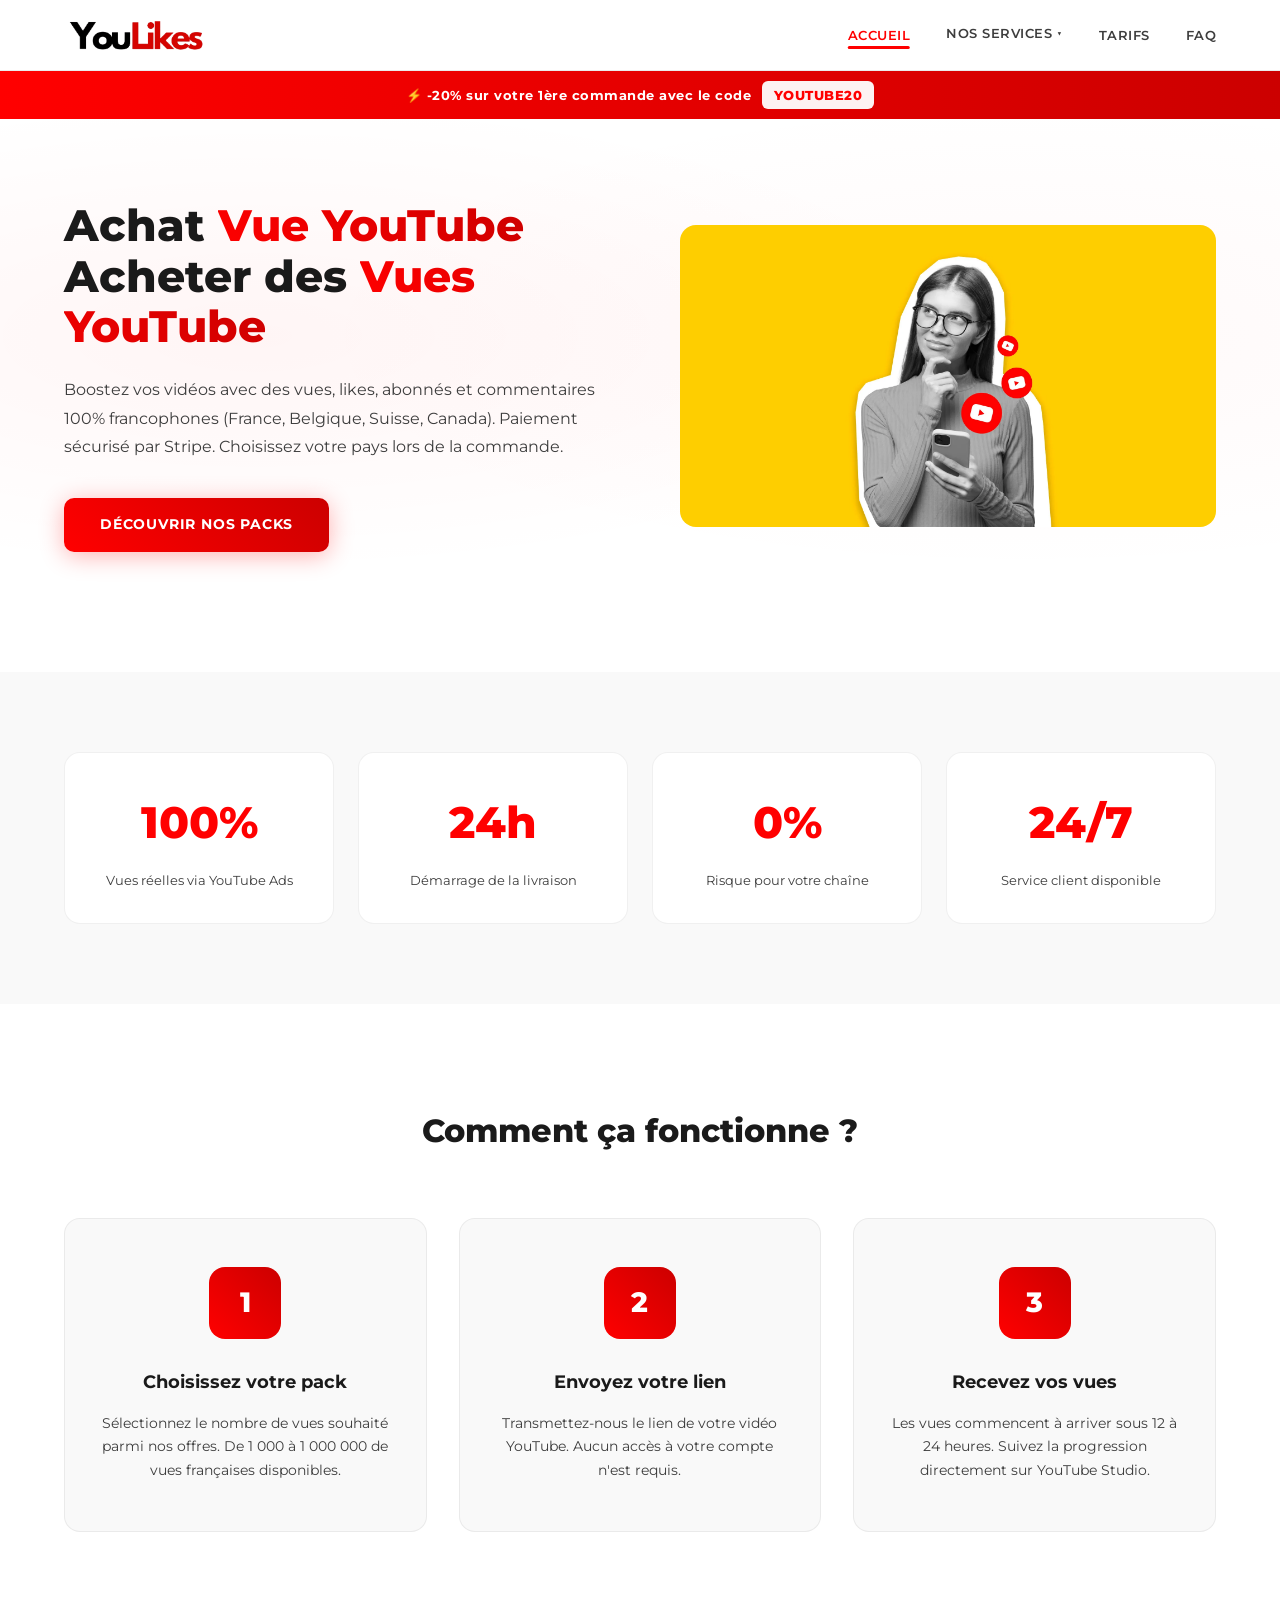
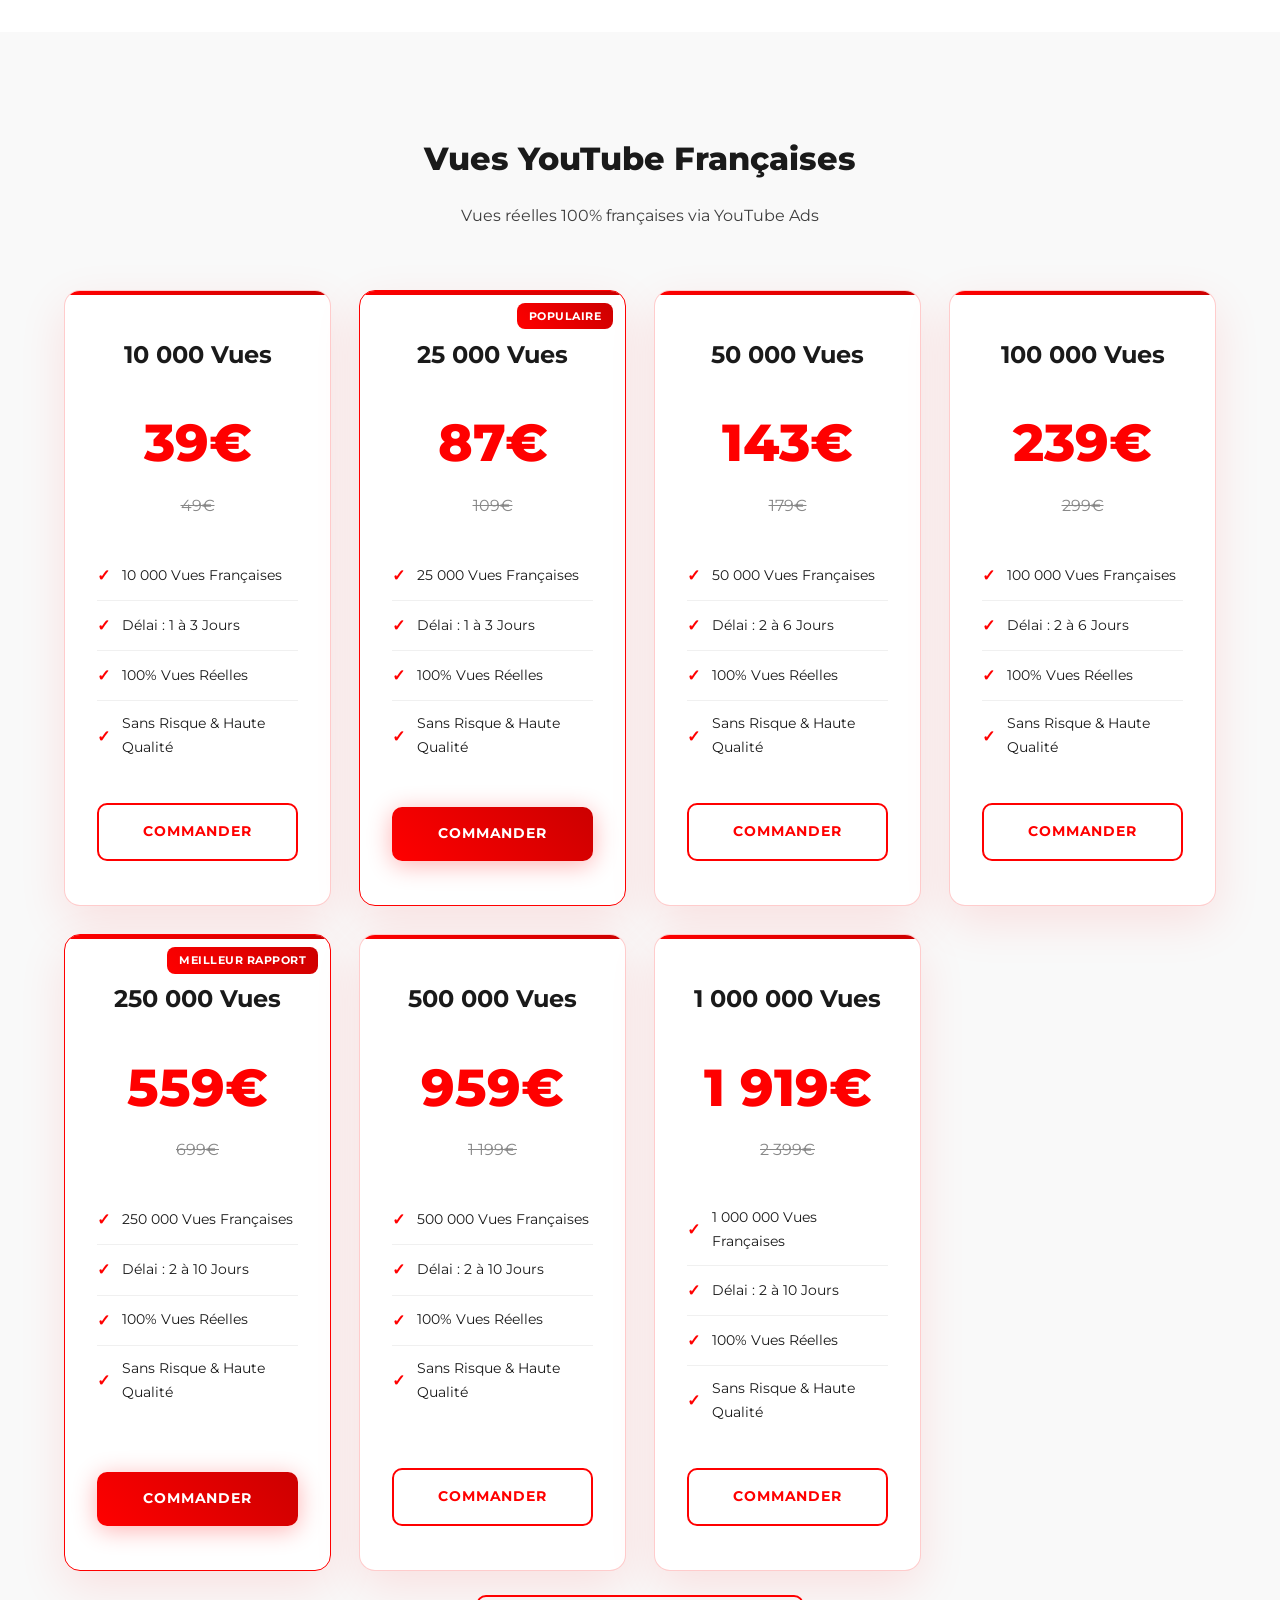
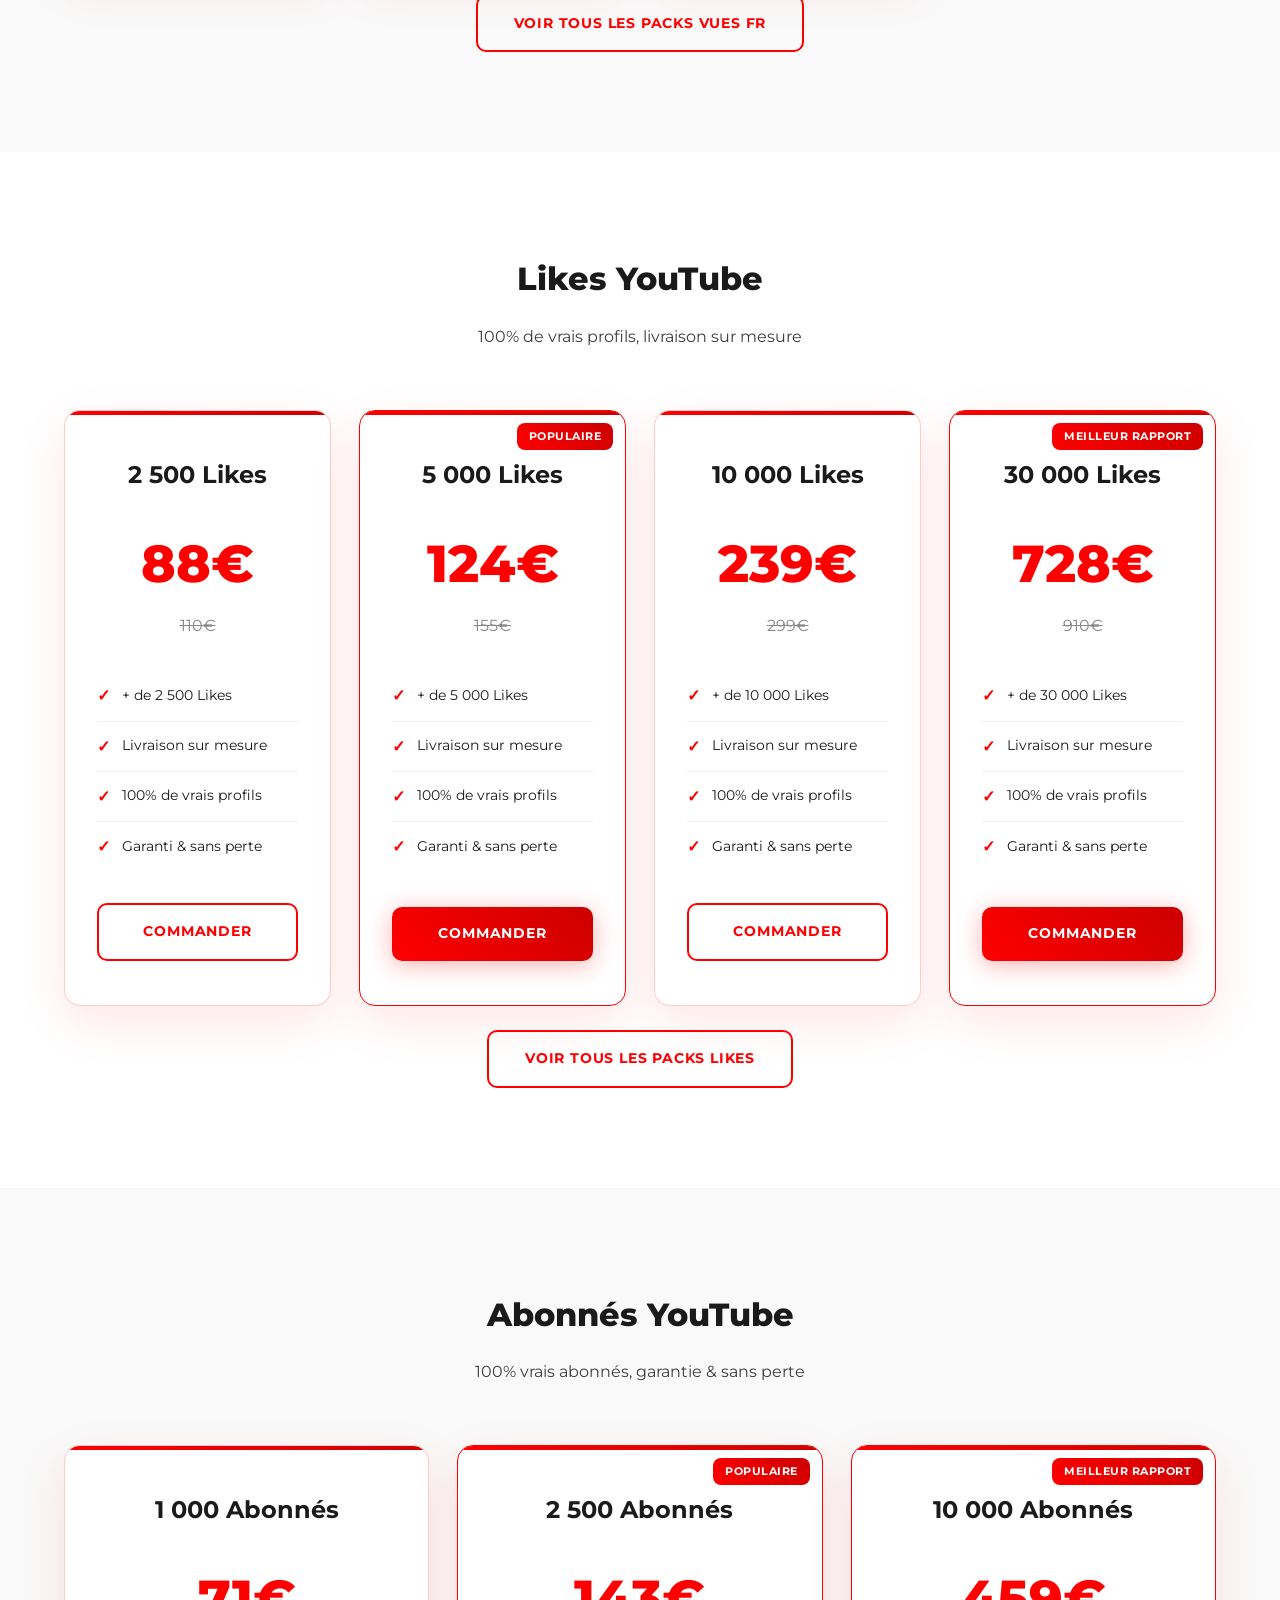
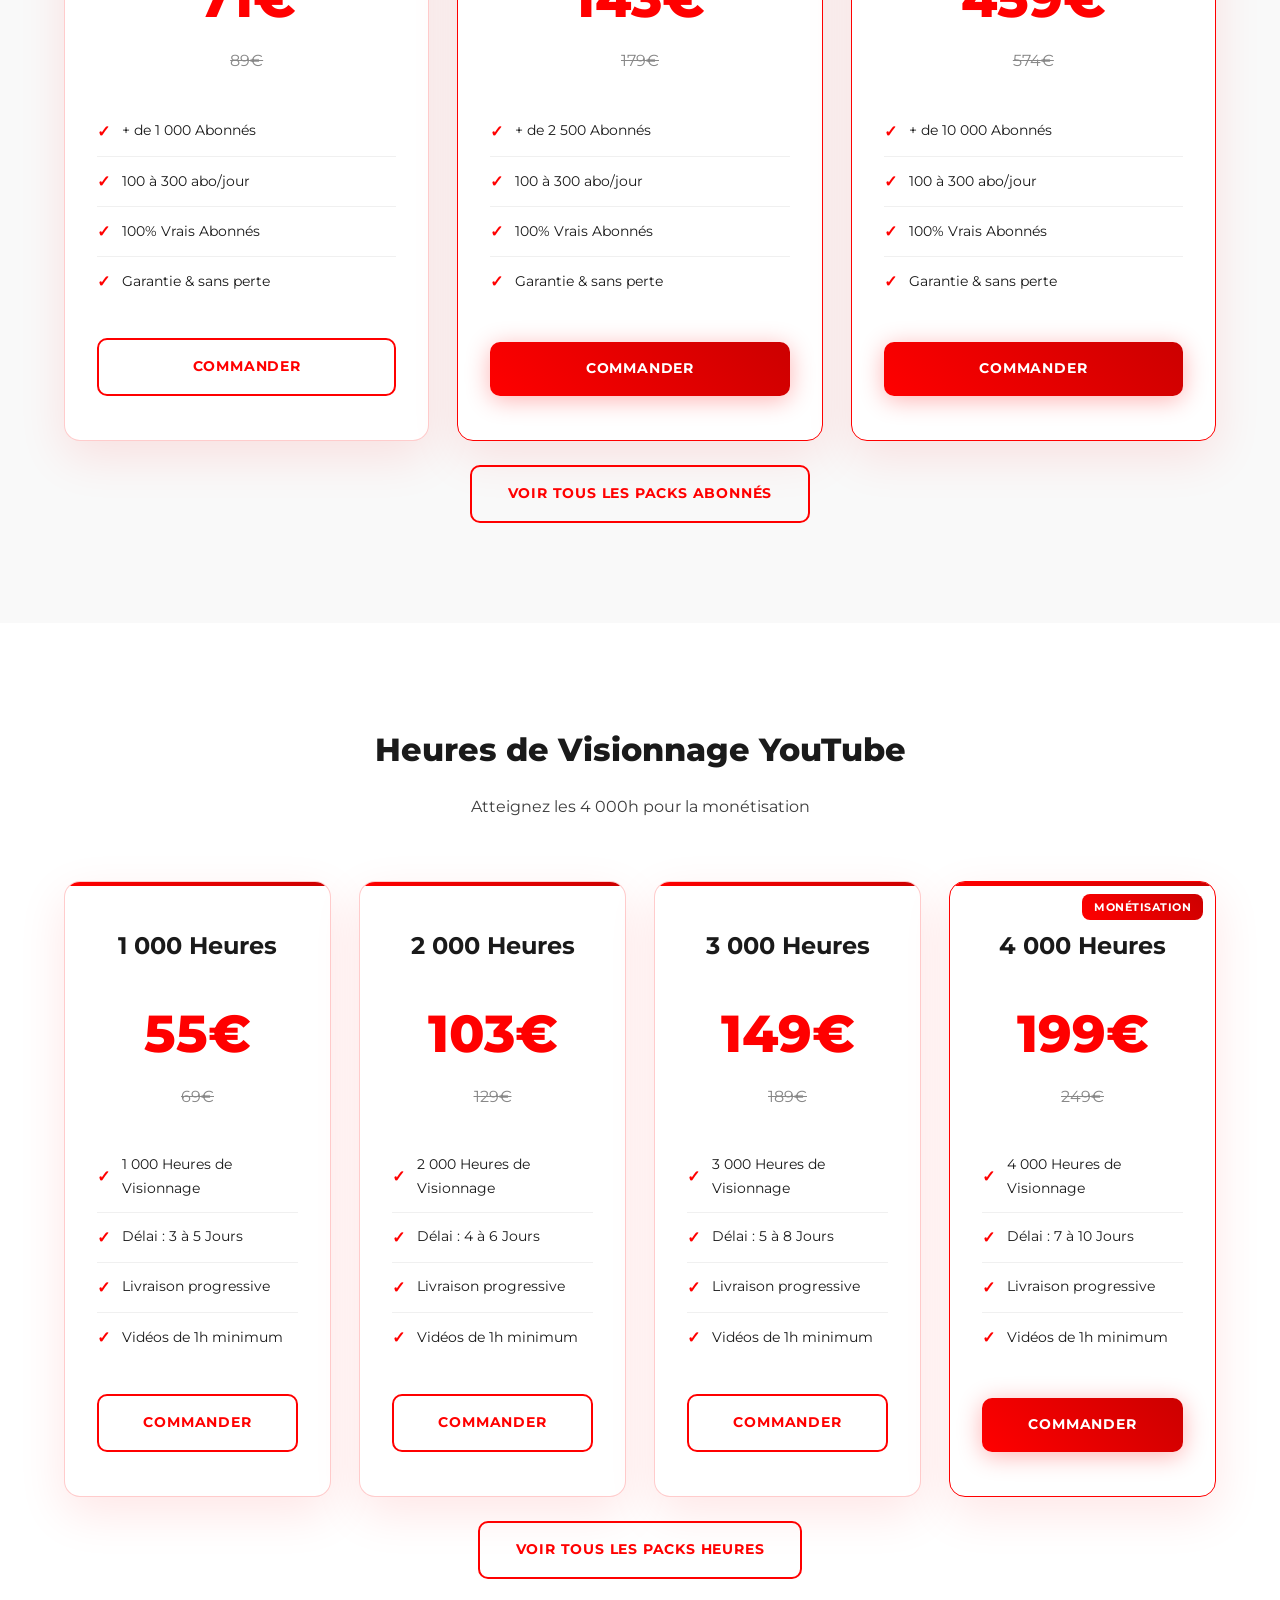
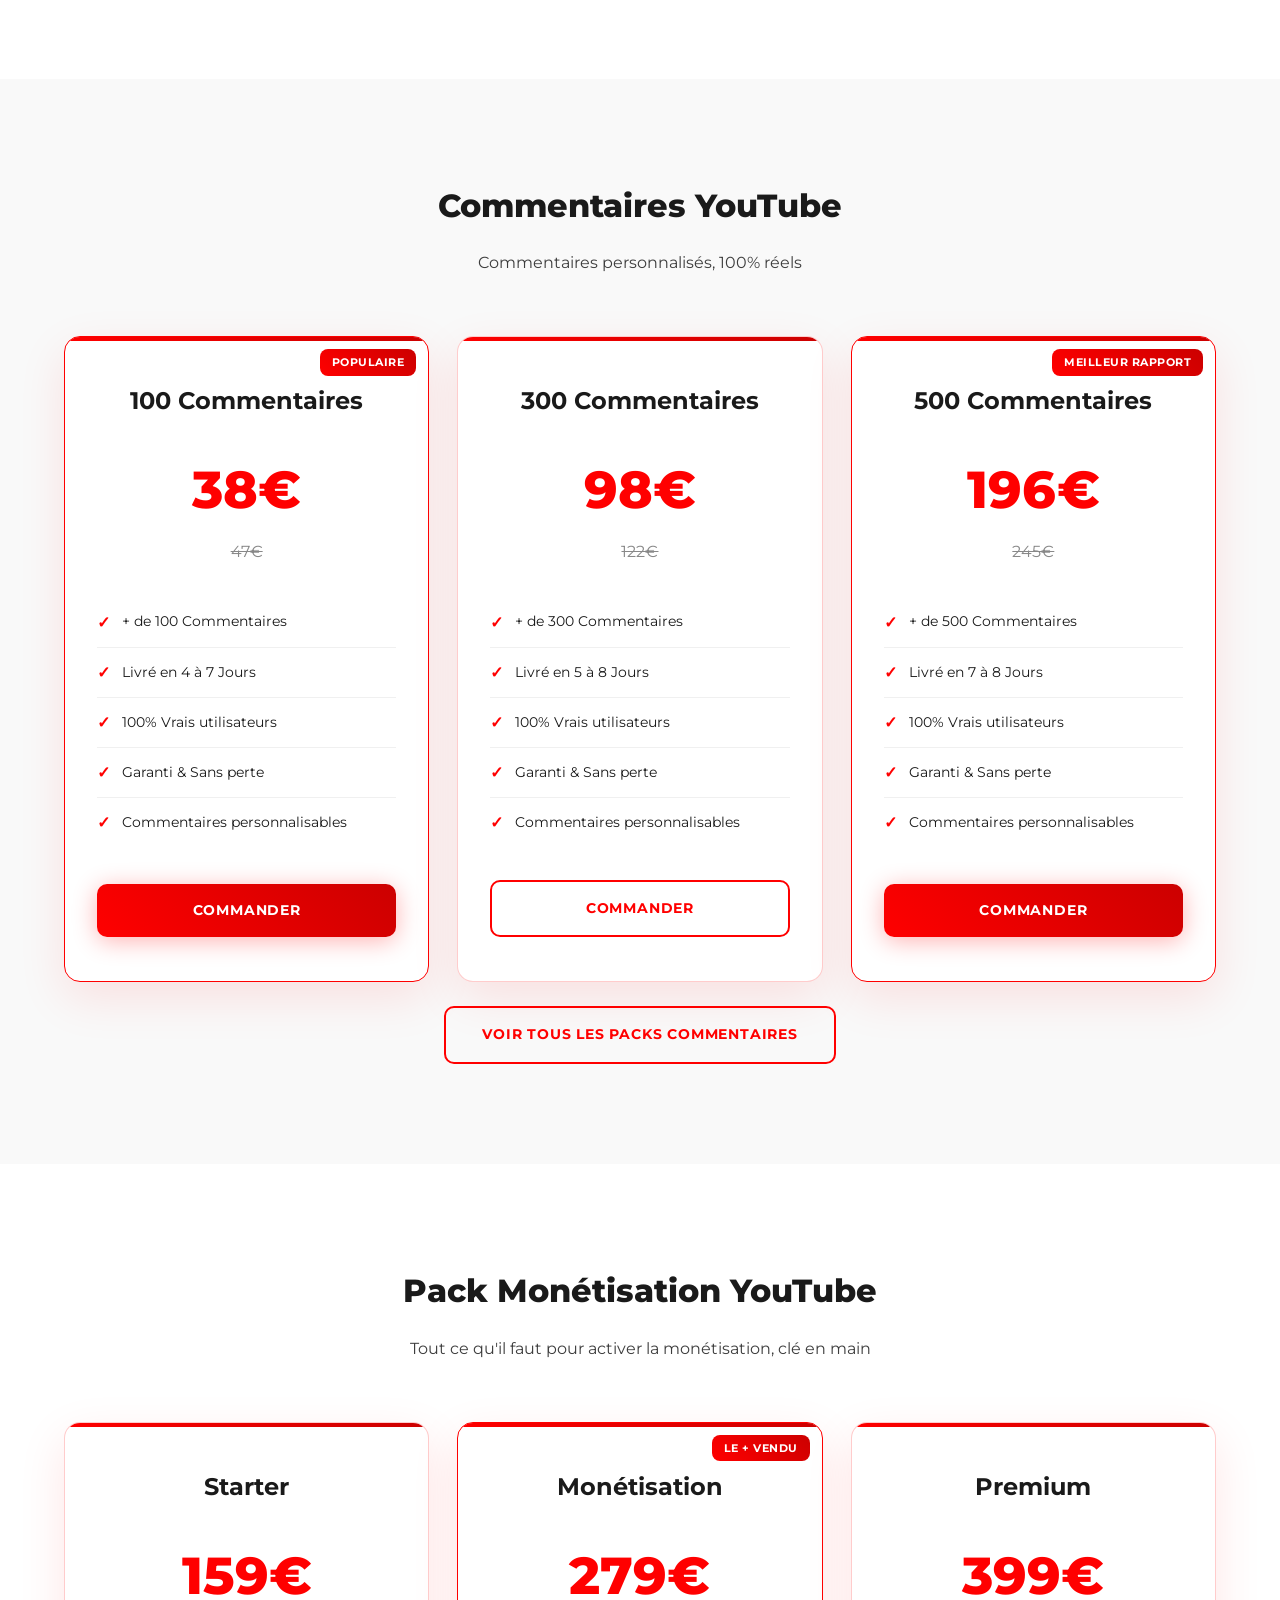
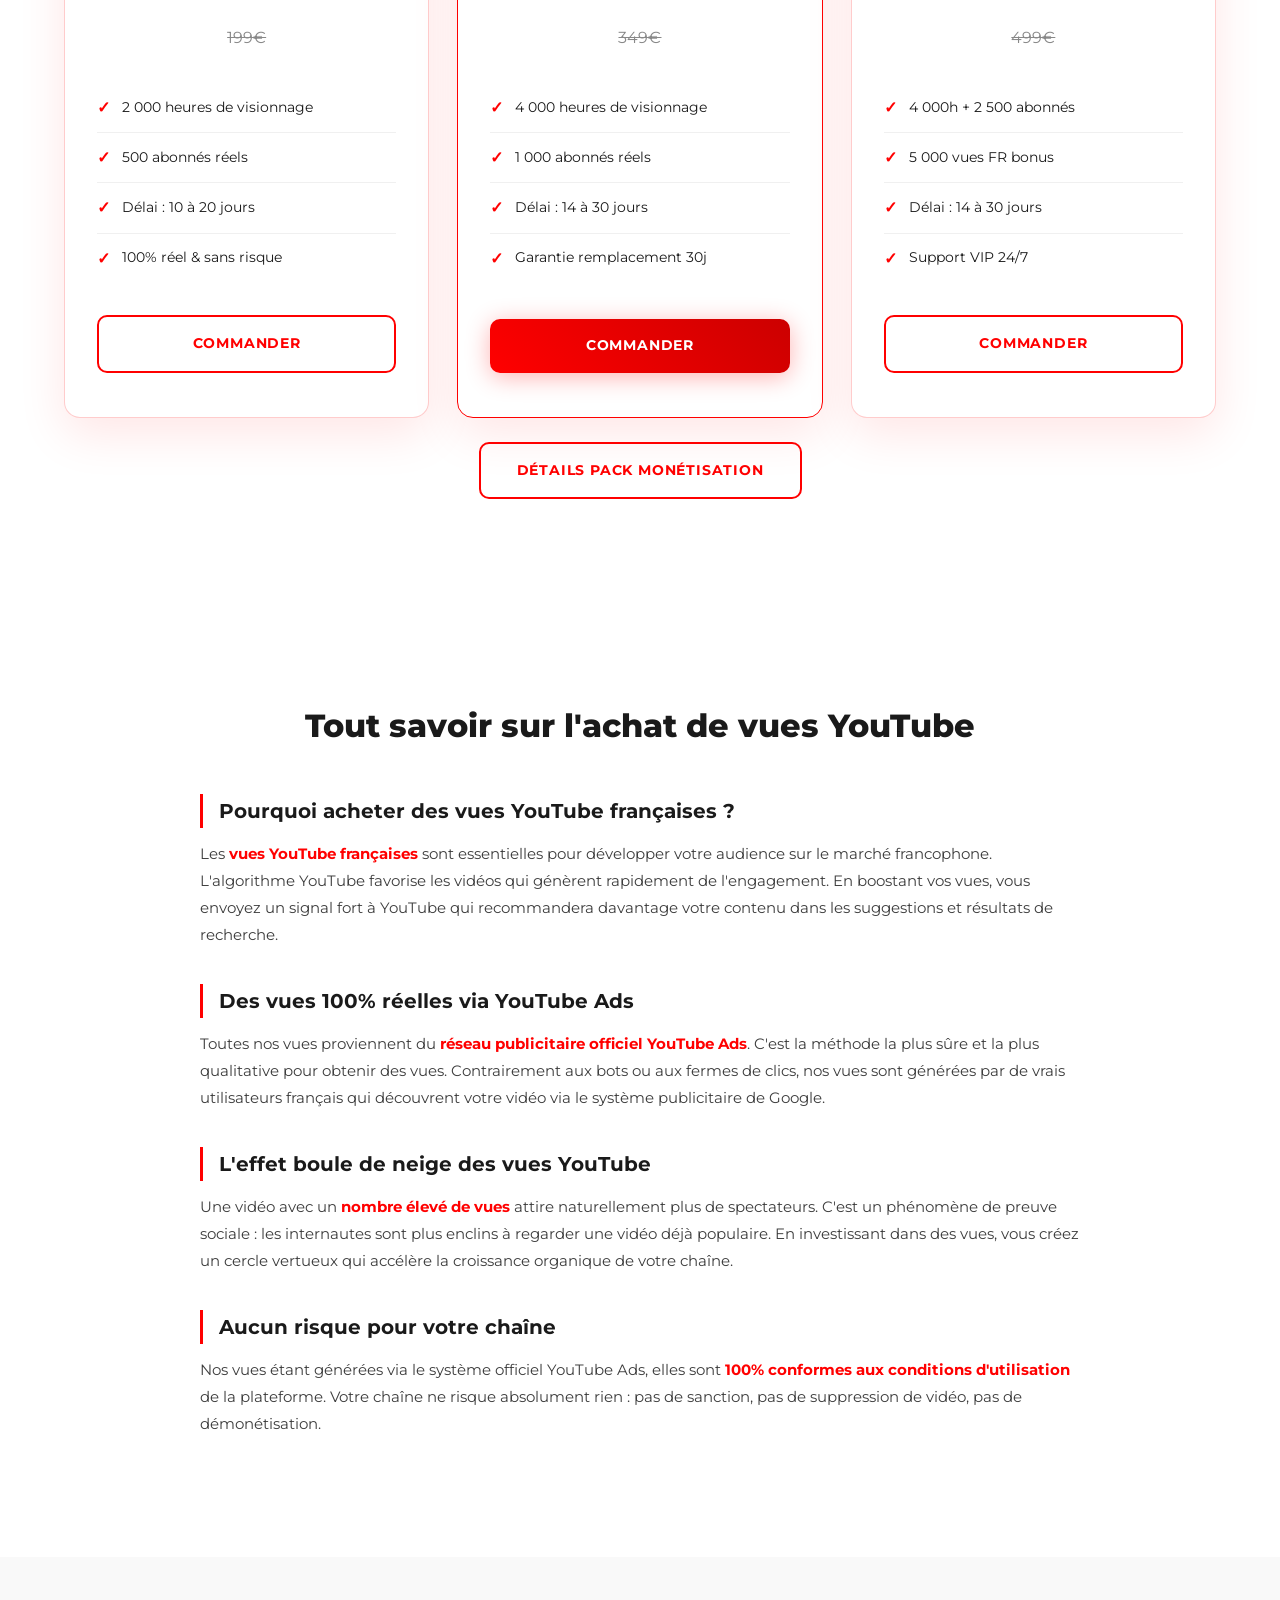
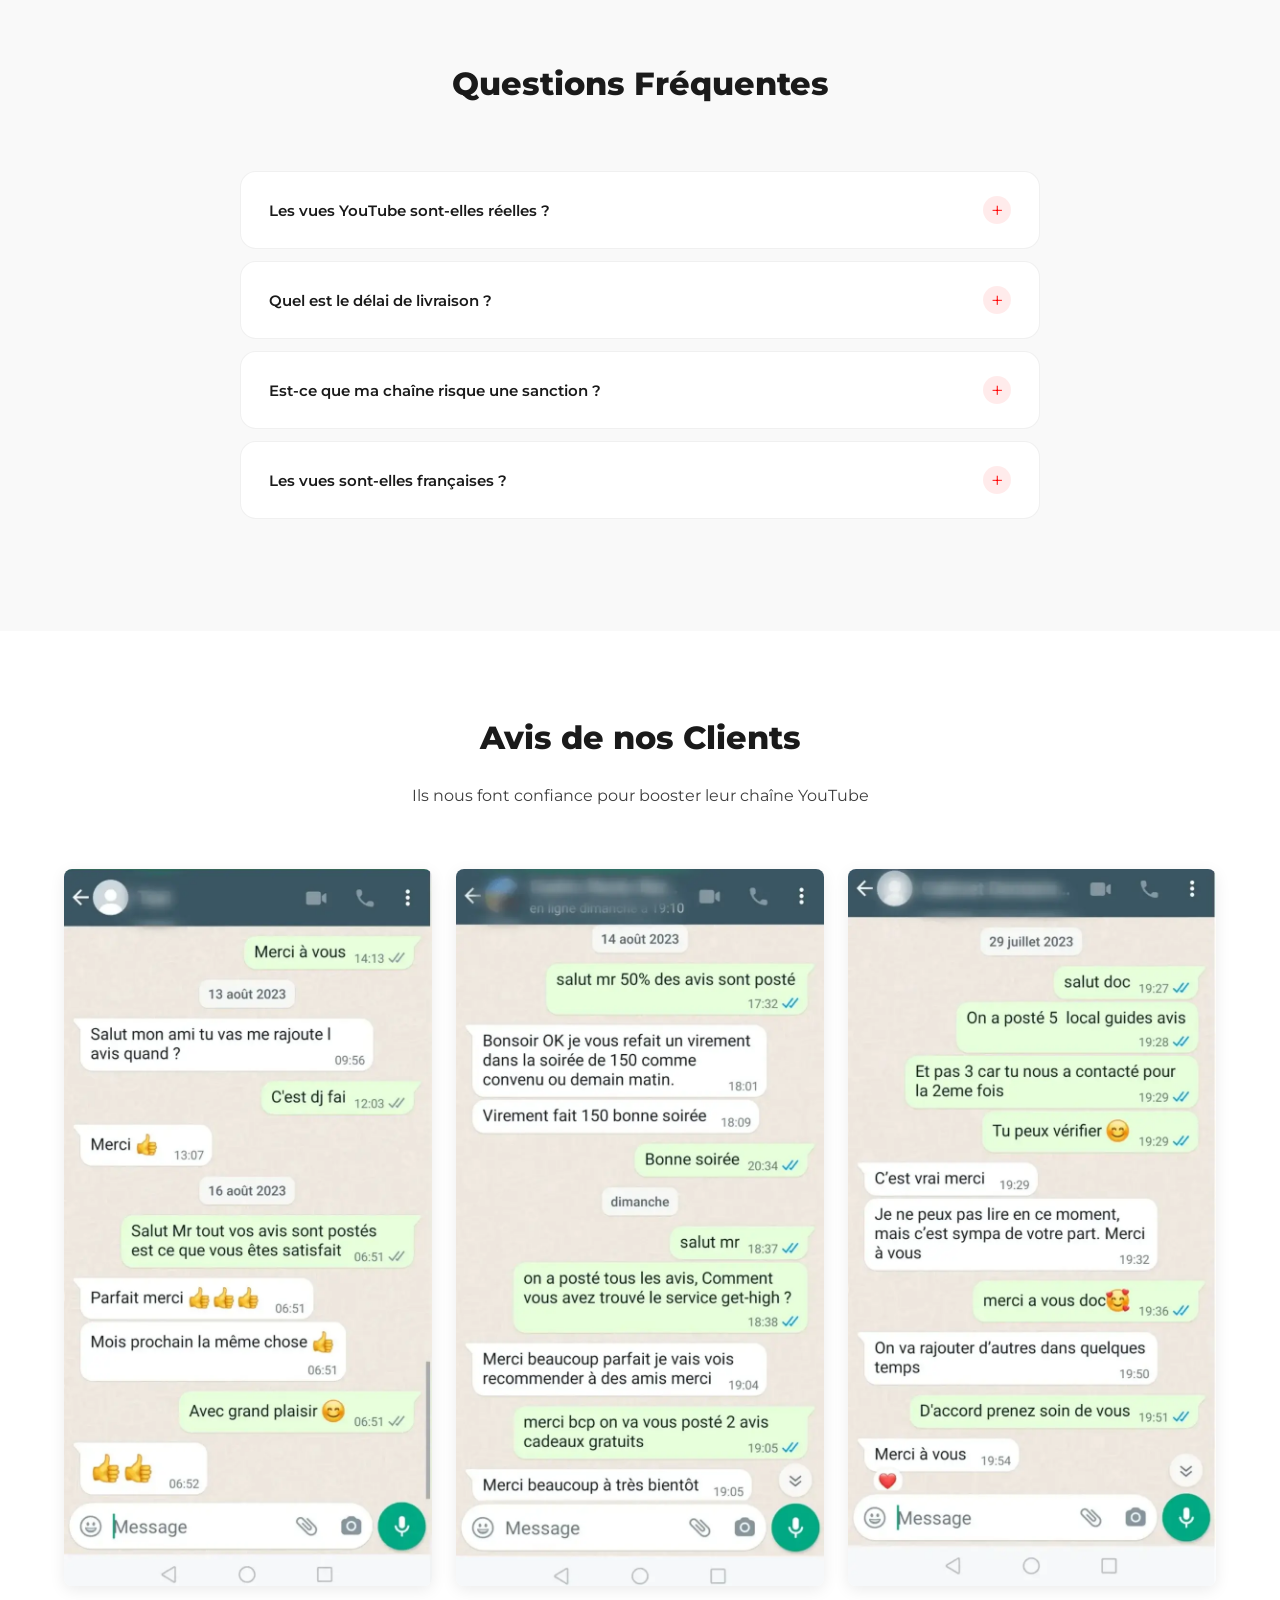
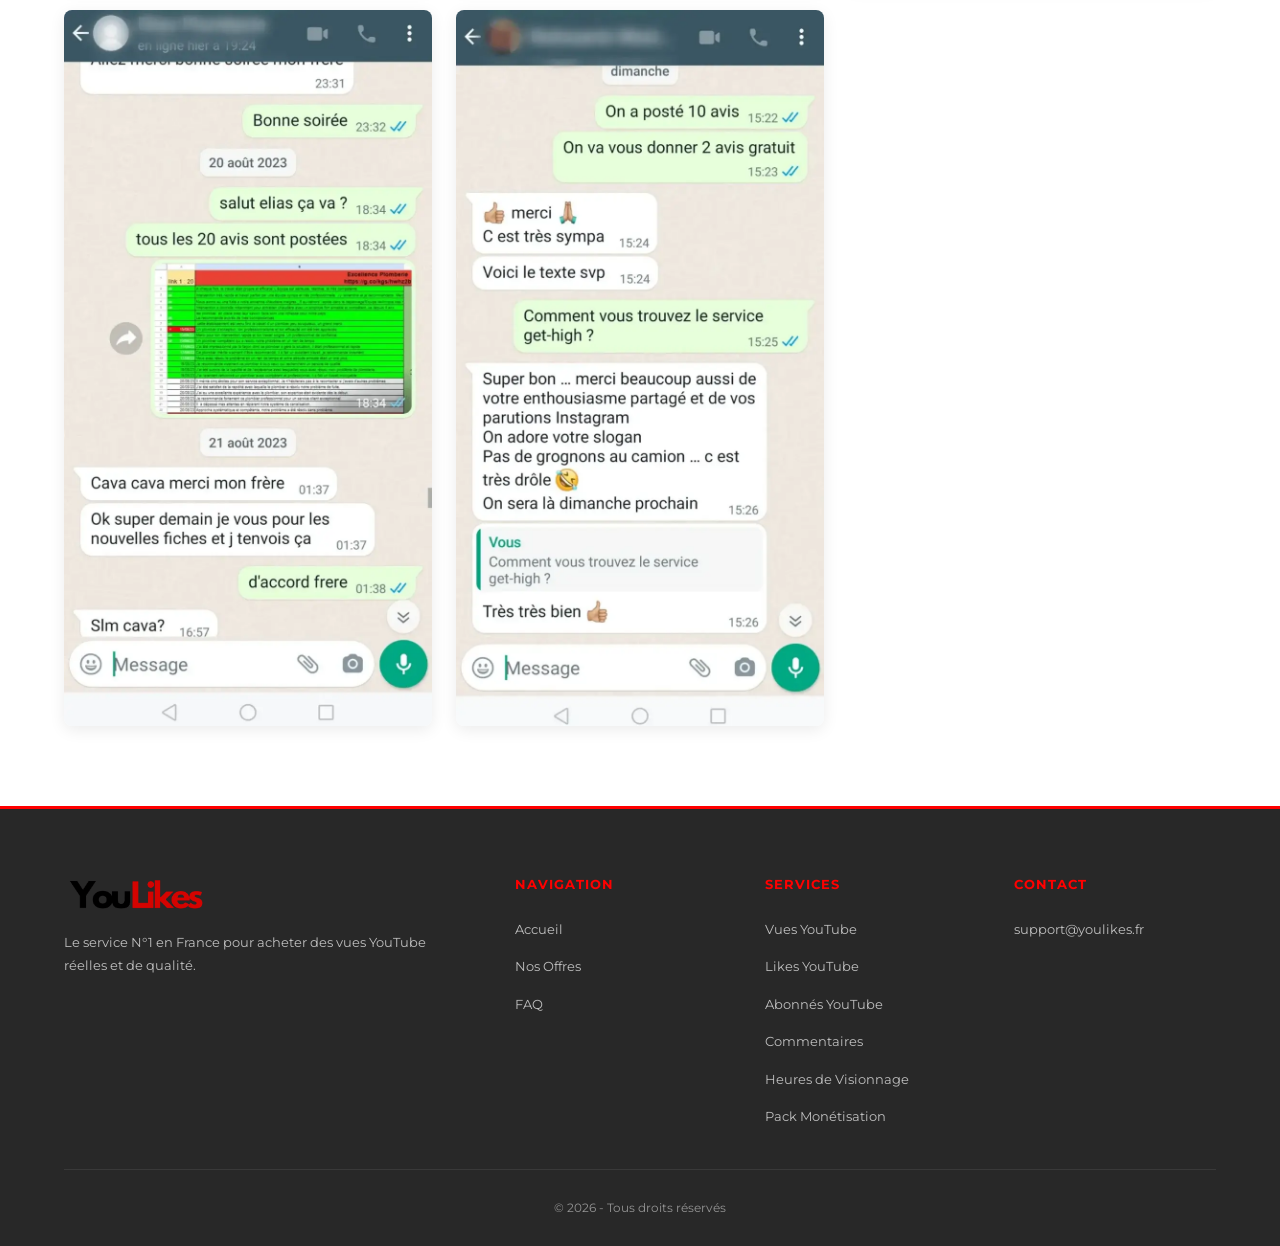
==== index.html @ 9e31800c "Fermeture du menu mobile au clic extérieur - Ajout événement click sur document pour fermer la nav m" ====
<!DOCTYPE html>
<html lang="fr">
<head>
    <meta charset="UTF-8">
    <meta name="viewport" content="width=device-width, initial-scale=1.0">
    <meta name="robots" content="index, follow">
    <title>Achat Vue Youtube - Acheter des Vues Youtube</title>
    <meta name="description" content="Achetez des vues YouTube francaises 100% reelles. Vues Ads haute qualite, livraison rapide et sans risque. A partir de 6.90 euros les 1000 vues.">
    <link rel="canonical" href="https://youlikes.fr/"/>
    <meta property="og:type" content="website">
    <meta property="og:url" content="https://youlikes.fr/">
    <meta property="og:title" content="Acheter des Vues YouTube Francaises - Vues Reelles &amp; Pas Cher">
    <meta property="og:description" content="Achetez des vues YouTube francaises 100% reelles. Vues Ads haute qualite, livraison rapide et sans risque.">
    <meta property="og:image" content="https://youlikes.fr/logo.png">
    <meta name="twitter:card" content="summary_large_image">
    <meta name="twitter:title" content="Acheter des Vues YouTube Francaises">
    <meta name="twitter:image" content="https://youlikes.fr/logo.png">
    <link rel="preconnect" href="https://fonts.googleapis.com">
    <link rel="preconnect" href="https://fonts.gstatic.com" crossorigin>
    <link href="https://fonts.googleapis.com/css2?family=Montserrat:wght@400;500;600;700;800&display=swap" rel="stylesheet">
    <link rel="stylesheet" href="styles.css">
    <link rel="icon" type="image/x-icon" href="/favicon.ico">
    <link rel="apple-touch-icon" sizes="96x96" href="/logo/apple-icon-96x96.png">
    <link rel="icon" type="image/png" sizes="96x96" href="/logo/android-icon-96x96.png">
    <link rel="icon" type="image/png" sizes="32x32" href="/logo/android-icon-32x32.png">
    <meta name="msapplication-TileImage" content="/logo/ms-icon-96x96.png">
    <script type="application/ld+json">
    {
        "@context": "https://schema.org",
        "@type": "FAQPage",
        "mainEntity": [
            {
                "@type": "Question",
                "name": "Comment faire un achat de vue YouTube ?",
                "acceptedAnswer": {
                    "@type": "Answer",
                    "text": "Pour un achat vue youtube, il suffit de choisir votre pack, envoyer le lien de votre video et recevoir vos vues sous 12 a 24h. Toutes nos vues sont reelles via YouTube Ads."
                }
            },
            {
                "@type": "Question",
                "name": "Ou acheter des vues YouTube de qualite ?",
                "acceptedAnswer": {
                    "@type": "Answer",
                    "text": "Pour acheter des vues youtube, notre site est le meilleur site pour acheter des vues youtube en France. Nous proposons un achat vues youtube 100% reelles via le reseau publicitaire officiel YouTube Ads."
                }
            },
            {
                "@type": "Question",
                "name": "Peut-on acheter vue YouTube pas cher ?",
                "acceptedAnswer": {
                    "@type": "Answer",
                    "text": "Oui, vous pouvez acheter vue youtube pas cher a partir de 6.90 euros les 1000 vues. Le vue youtube prix varie selon le volume commande. Consultez notre grille de prix vu youtube pour trouver l'offre adaptee a votre budget."
                }
            },
            {
                "@type": "Question",
                "name": "Comment acheter des abonnes YouTube ?",
                "acceptedAnswer": {
                    "@type": "Answer",
                    "text": "Pour acheter abonne youtube ou acheter des abonnes youtube, choisissez parmi nos packs. L'achat abonnes youtube demarre a 89 euros pour 1000 abonnes. Vous pouvez acheter 1000 abonnes youtube comme acheter 100000 abonnes youtube selon vos besoins. Nous sommes le meilleur site pour acheter des abonnes youtube."
                }
            },
            {
                "@type": "Question",
                "name": "Comment acheter des likes YouTube ?",
                "acceptedAnswer": {
                    "@type": "Answer",
                    "text": "Pour acheter des likes youtube, selectionnez le pack souhaite parmi nos offres. Tous nos likes proviennent de vrais profils et sont livres progressivement pour un resultat naturel."
                }
            },
            {
                "@type": "Question",
                "name": "Peut-on acheter des followers YouTube ?",
                "acceptedAnswer": {
                    "@type": "Answer",
                    "text": "Oui, acheter followers youtube est possible via nos packs abonnes. Nos followers sont 100% reels, garantis sans perte, et livres de maniere progressive."
                }
            },
            {
                "@type": "Question",
                "name": "Comment atteindre les 4000h de visionnage YouTube ?",
                "acceptedAnswer": {
                    "@type": "Answer",
                    "text": "Pour atteindre les 4000 h de visionnage youtube necessaires a la monetisation, nous proposons des packs d'heure de visionnage youtube. Nos packs demarrent a 69 euros pour 1000 heures."
                }
            },
            {
                "@type": "Question",
                "name": "Comment monetiser sa chaine YouTube ?",
                "acceptedAnswer": {
                    "@type": "Answer",
                    "text": "Pour la monetisation youtube, il faut 4000h de visionnage et 1000 abonnes. Nos packs vous permettent de monetiser youtube rapidement. Pour monetiser sa chaine youtube, notre pack Monetisation cle en main est la solution ideale a partir de 349 euros."
                }
            }
        ]
    }
    </script>
    <script type="application/ld+json">
    [
        {
            "@context": "https://schema.org",
            "@type": "Product",
            "name": "Acheter des Vues YouTube Francaises",
            "description": "Achat vues youtube 100% reelles via YouTube Ads. Acheter vue youtube pas cher a partir de 49 euros les 10 000 vues. Meilleur site pour acheter des vues youtube en France. Vue youtube prix imbattable, prix vu youtube accessible a tous.",
            "brand": {
                "@type": "Brand",
                "name": "YouLikes"
            },
            "image": "https://youlikes.fr/logo.png",
            "offers": {
                "@type": "AggregateOffer",
                "priceCurrency": "EUR",
                "lowPrice": "49",
                "highPrice": "2399",
                "offerCount": "8",
                "availability": "https://schema.org/InStock"
            },
            "aggregateRating": {
                "@type": "AggregateRating",
                "ratingValue": "4.9",
                "reviewCount": "1247",
                "bestRating": "5"
            }
        },
        {
            "@context": "https://schema.org",
            "@type": "Product",
            "name": "Acheter des Likes YouTube",
            "description": "Acheter des likes youtube de qualite, 100% vrais profils. Livraison sur mesure et garantie sans perte. Boostez l'engagement de vos videos YouTube.",
            "brand": {
                "@type": "Brand",
                "name": "YouLikes"
            },
            "image": "https://youlikes.fr/logo.png",
            "offers": {
                "@type": "AggregateOffer",
                "priceCurrency": "EUR",
                "lowPrice": "110",
                "highPrice": "910",
                "offerCount": "4",
                "availability": "https://schema.org/InStock"
            },
            "aggregateRating": {
                "@type": "AggregateRating",
                "ratingValue": "4.8",
                "reviewCount": "863",
                "bestRating": "5"
            }
        },
        {
            "@context": "https://schema.org",
            "@type": "Product",
            "name": "Acheter des Abonnes YouTube",
            "description": "Acheter abonne youtube et acheter des abonnes youtube reels. Achat abonnes youtube a partir de 89 euros. Acheter 1000 abonnes youtube ou acheter 100000 abonnes youtube. Acheter followers youtube garantis sans perte. Meilleur site pour acheter des abonnes youtube.",
            "brand": {
                "@type": "Brand",
                "name": "YouLikes"
            },
            "image": "https://youlikes.fr/logo.png",
            "offers": {
                "@type": "AggregateOffer",
                "priceCurrency": "EUR",
                "lowPrice": "89",
                "highPrice": "574",
                "offerCount": "3",
                "availability": "https://schema.org/InStock"
            },
            "aggregateRating": {
                "@type": "AggregateRating",
                "ratingValue": "4.9",
                "reviewCount": "952",
                "bestRating": "5"
            }
        },
        {
            "@context": "https://schema.org",
            "@type": "Product",
            "name": "Heures de Visionnage YouTube",
            "description": "Atteignez les 4000 h de visionnage youtube pour la monetisation. Achat d'heure de visionnage youtube a partir de 69 euros. Livraison progressive et securisee.",
            "brand": {
                "@type": "Brand",
                "name": "YouLikes"
            },
            "image": "https://youlikes.fr/logo.png",
            "offers": {
                "@type": "AggregateOffer",
                "priceCurrency": "EUR",
                "lowPrice": "69",
                "highPrice": "249",
                "offerCount": "3",
                "availability": "https://schema.org/InStock"
            },
            "aggregateRating": {
                "@type": "AggregateRating",
                "ratingValue": "4.8",
                "reviewCount": "634",
                "bestRating": "5"
            }
        },
        {
            "@context": "https://schema.org",
            "@type": "Product",
            "name": "Pack Monetisation YouTube",
            "description": "Monetisation youtube cle en main. Tout pour monetiser youtube et monetiser sa chaine youtube : 4000h de visionnage + abonnes reels. La solution complete pour activer la monetisation de votre chaine.",
            "brand": {
                "@type": "Brand",
                "name": "YouLikes"
            },
            "image": "https://youlikes.fr/logo.png",
            "offers": {
                "@type": "AggregateOffer",
                "priceCurrency": "EUR",
                "lowPrice": "199",
                "highPrice": "499",
                "offerCount": "3",
                "availability": "https://schema.org/InStock"
            },
            "aggregateRating": {
                "@type": "AggregateRating",
                "ratingValue": "4.9",
                "reviewCount": "478",
                "bestRating": "5"
            }
        }
    ]
    </script>
</head>
<body>
    <header class="header">
        <div class="container">
            <a href="https://youlikes.fr/" class="logo" title="Achat vues YouTube">
                <img src="logo.png" alt="Achat vues YouTube - Meilleur site pour acheter des vues YouTube" title="Achat vues YouTube" class="logo-img" width="200" height="200">
            </a>
            <nav class="nav">
                <ul class="nav-list">
                    <li><a href="https://youlikes.fr/" class="nav-link active" title="Accueil">Accueil</a></li>
                    <li class="nav-item dropdown">
                        <a href="#" class="nav-link" title="Nos Services">Nos Services <span class="dropdown-arrow">&#9660;</span></a>
                        <div class="dropdown-menu">
                            <a href="index.html#offres" title="achat vue youtube">Vues YouTube</a>
                            <a href="acheter-des-likes-youtube.html" title="acheter des likes youtube">Likes YouTube</a>
                            <a href="acheter-abonne-youtube.html" title="acheter des abonn&eacute;s youtube">Abonn&eacute;s YouTube</a>
                            <a href="acheter-commentaires-youtube.html" title="acheter commentaires youtube">Commentaires</a>
                            <a href="acheter-heures-visionnage-youtube.html" title="4000 h de visionnage youtube">Heures de Visionnage</a>
                            <a href="monetisation-youtube.html" title="mon&eacute;tisation youtube">Pack Mon&eacute;tisation</a>
                        </div>
                    </li>
                    <li><a href="#offres" class="nav-link" title="Tarifs">Tarifs</a></li>
                    <li><a href="#faq" class="nav-link" title="FAQ">FAQ</a></li>
                </ul>
            </nav>
            <button class="menu-toggle" aria-label="Menu">
                <span></span>
                <span></span>
                <span></span>
            </button>
        </div>
    </header>
    <div class="promo-bar">&#x26A1; -20% sur votre 1&egrave;re commande avec le code <span class="promo-code">YOUTUBE20</span></div>

    <section id="accueil" class="hero">
        <div class="container">
            <div class="hero-content">
                <h1>Achat <span class="highlight">Vue YouTube</span><br> Acheter des <span class="highlight">Vues YouTube</span></h1>
                <p class="hero-subtitle">Boostez vos vid&eacute;os avec des vues, likes, abonn&eacute;s et commentaires 100% francophones (France, Belgique, Suisse, Canada). Paiement s&eacute;curis&eacute; par Stripe. Choisissez votre pays lors de la commande.</p>
                <a href="#offres" class="btn btn-primary" title="acheter vue youtube pas cher">D&eacute;couvrir nos Packs</a>
            </div>
            <div class="hero-image">
                <img src="Que-es-YouTube.webp" alt="acheter des vues youtube - vue youtube prix" title="acheter vue youtube pas cher - prix vu youtube" class="hero-img" loading="eager" width="1400" height="787">
            </div>
        </div>
    </section>

    <section class="stats">
        <div class="container">
            <div class="stat-card">
                <div class="stat-number" data-target="0" data-static="100%">100%</div>
                <p>Vues r&eacute;elles via YouTube Ads</p>
            </div>
            <div class="stat-card">
                <div class="stat-number" data-target="0" data-static="24h">24h</div>
                <p>D&eacute;marrage de la livraison</p>
            </div>
            <div class="stat-card">
                <div class="stat-number" data-target="0" data-static="0%">0%</div>
                <p>Risque pour votre cha&icirc;ne</p>
            </div>
            <div class="stat-card">
                <div class="stat-number" data-target="0" data-static="24/7">24/7</div>
                <p>Service client disponible</p>
            </div>
        </div>
    </section>

    <section class="how-it-works">
        <div class="container">
            <h2 class="section-title">Comment &ccedil;a fonctionne ?</h2>
            <div class="steps">
                <div class="step">
                    <div class="step-icon">
                        <span>1</span>
                    </div>
                    <h3>Choisissez votre pack</h3>
                    <p>S&eacute;lectionnez le nombre de vues souhait&eacute; parmi nos offres. De 1 000 &agrave; 1 000 000 de vues fran&ccedil;aises disponibles.</p>
                </div>
                <div class="step">
                    <div class="step-icon">
                        <span>2</span>
                    </div>
                    <h3>Envoyez votre lien</h3>
                    <p>Transmettez-nous le lien de votre vid&eacute;o YouTube. Aucun acc&egrave;s &agrave; votre compte n'est requis.</p>
                </div>
                <div class="step">
                    <div class="step-icon">
                        <span>3</span>
                    </div>
                    <h3>Recevez vos vues</h3>
                    <p>Les vues commencent &agrave; arriver sous 12 &agrave; 24 heures. Suivez la progression directement sur YouTube Studio.</p>
                </div>
            </div>
        </div>
    </section>

    <!-- VUES FRANCAISES -->
    <section id="offres" class="pricing">
        <div class="container">
            <h2 class="section-title">Vues YouTube Fran&ccedil;aises</h2>
            <p class="section-subtitle">Vues r&eacute;elles 100% fran&ccedil;aises via YouTube Ads</p>
            <div class="pricing-cards" style="grid-template-columns: repeat(4, 1fr);">
                <div class="pricing-card">
                    <div class="pricing-header"><h3>10 000 Vues</h3></div>
                    <div class="pricing-price"><span class="price">39&euro;</span><span class="old-price">49&euro;</span></div>
                    <ul class="pricing-features">
                        <li><span class="check">&#10003;</span> 10 000 Vues Fran&ccedil;aises</li>
                        <li><span class="check">&#10003;</span> D&eacute;lai : 1 &agrave; 3 Jours</li>
                        <li><span class="check">&#10003;</span> 100% Vues R&eacute;elles</li>
                        <li><span class="check">&#10003;</span> Sans Risque &amp; Haute Qualit&eacute;</li>
                    </ul>
                    <a href="#" class="btn btn-outline" title="Commander">Commander</a>
                </div>
                <div class="pricing-card featured">
                    <div class="pricing-badge">Populaire</div>
                    <div class="pricing-header"><h3>25 000 Vues</h3></div>
                    <div class="pricing-price"><span class="price">87&euro;</span><span class="old-price">109&euro;</span></div>
                    <ul class="pricing-features">
                        <li><span class="check">&#10003;</span> 25 000 Vues Fran&ccedil;aises</li>
                        <li><span class="check">&#10003;</span> D&eacute;lai : 1 &agrave; 3 Jours</li>
                        <li><span class="check">&#10003;</span> 100% Vues R&eacute;elles</li>
                        <li><span class="check">&#10003;</span> Sans Risque &amp; Haute Qualit&eacute;</li>
                    </ul>
                    <a href="#" class="btn btn-primary" title="Commander">Commander</a>
                </div>
                <div class="pricing-card">
                    <div class="pricing-header"><h3>50 000 Vues</h3></div>
                    <div class="pricing-price"><span class="price">143&euro;</span><span class="old-price">179&euro;</span></div>
                    <ul class="pricing-features">
                        <li><span class="check">&#10003;</span> 50 000 Vues Fran&ccedil;aises</li>
                        <li><span class="check">&#10003;</span> D&eacute;lai : 2 &agrave; 6 Jours</li>
                        <li><span class="check">&#10003;</span> 100% Vues R&eacute;elles</li>
                        <li><span class="check">&#10003;</span> Sans Risque &amp; Haute Qualit&eacute;</li>
                    </ul>
                    <a href="#" class="btn btn-outline" title="Commander">Commander</a>
                </div>
                <div class="pricing-card">
                    <div class="pricing-header"><h3>100 000 Vues</h3></div>
                    <div class="pricing-price"><span class="price">239&euro;</span><span class="old-price">299&euro;</span></div>
                    <ul class="pricing-features">
                        <li><span class="check">&#10003;</span> 100 000 Vues Fran&ccedil;aises</li>
                        <li><span class="check">&#10003;</span> D&eacute;lai : 2 &agrave; 6 Jours</li>
                        <li><span class="check">&#10003;</span> 100% Vues R&eacute;elles</li>
                        <li><span class="check">&#10003;</span> Sans Risque &amp; Haute Qualit&eacute;</li>
                    </ul>
                    <a href="#" class="btn btn-outline" title="Commander">Commander</a>
                </div>
                <div class="pricing-card featured">
                    <div class="pricing-badge">Meilleur rapport</div>
                    <div class="pricing-header"><h3>250 000 Vues</h3></div>
                    <div class="pricing-price"><span class="price">559&euro;</span><span class="old-price">699&euro;</span></div>
                    <ul class="pricing-features">
                        <li><span class="check">&#10003;</span> 250 000 Vues Fran&ccedil;aises</li>
                        <li><span class="check">&#10003;</span> D&eacute;lai : 2 &agrave; 10 Jours</li>
                        <li><span class="check">&#10003;</span> 100% Vues R&eacute;elles</li>
                        <li><span class="check">&#10003;</span> Sans Risque &amp; Haute Qualit&eacute;</li>
                    </ul>
                    <a href="#" class="btn btn-primary" title="Commander">Commander</a>
                </div>
                <div class="pricing-card">
                    <div class="pricing-header"><h3>500 000 Vues</h3></div>
                    <div class="pricing-price"><span class="price">959&euro;</span><span class="old-price">1 199&euro;</span></div>
                    <ul class="pricing-features">
                        <li><span class="check">&#10003;</span> 500 000 Vues Fran&ccedil;aises</li>
                        <li><span class="check">&#10003;</span> D&eacute;lai : 2 &agrave; 10 Jours</li>
                        <li><span class="check">&#10003;</span> 100% Vues R&eacute;elles</li>
                        <li><span class="check">&#10003;</span> Sans Risque &amp; Haute Qualit&eacute;</li>
                    </ul>
                    <a href="#" class="btn btn-outline" title="Commander">Commander</a>
                </div>
                <div class="pricing-card">
                    <div class="pricing-header"><h3>1 000 000 Vues</h3></div>
                    <div class="pricing-price"><span class="price">1 919&euro;</span><span class="old-price">2 399&euro;</span></div>
                    <ul class="pricing-features">
                        <li><span class="check">&#10003;</span> 1 000 000 Vues Fran&ccedil;aises</li>
                        <li><span class="check">&#10003;</span> D&eacute;lai : 2 &agrave; 10 Jours</li>
                        <li><span class="check">&#10003;</span> 100% Vues R&eacute;elles</li>
                        <li><span class="check">&#10003;</span> Sans Risque &amp; Haute Qualit&eacute;</li>
                    </ul>
                    <a href="#" class="btn btn-outline" title="Commander">Commander</a>
                </div>
            </div>
            <div style="text-align:center;margin-top:24px;"><a href="index.html#offres" class="btn btn-outline" title="achat vues youtube">Voir tous les packs Vues FR</a></div>
        </div>
    </section>

    <!-- LIKES YOUTUBE -->
    <section id="likes" class="pricing" style="background:#ffffff;">
        <div class="container">
            <h2 class="section-title">Likes YouTube</h2>
            <p class="section-subtitle">100% de vrais profils, livraison sur mesure</p>
            <div class="pricing-cards" style="grid-template-columns: repeat(4, 1fr);">
                <div class="pricing-card">
                    <div class="pricing-header"><h3>2 500 Likes</h3></div>
                    <div class="pricing-price"><span class="price">88&euro;</span><span class="old-price">110&euro;</span></div>
                    <ul class="pricing-features">
                        <li><span class="check">&#10003;</span> + de 2 500 Likes</li>
                        <li><span class="check">&#10003;</span> Livraison sur mesure</li>
                        <li><span class="check">&#10003;</span> 100% de vrais profils</li>
                        <li><span class="check">&#10003;</span> Garanti &amp; sans perte</li>
                    </ul>
                    <a href="#" class="btn btn-outline" title="Commander">Commander</a>
                </div>
                <div class="pricing-card featured">
                    <div class="pricing-badge">Populaire</div>
                    <div class="pricing-header"><h3>5 000 Likes</h3></div>
                    <div class="pricing-price"><span class="price">124&euro;</span><span class="old-price">155&euro;</span></div>
                    <ul class="pricing-features">
                        <li><span class="check">&#10003;</span> + de 5 000 Likes</li>
                        <li><span class="check">&#10003;</span> Livraison sur mesure</li>
                        <li><span class="check">&#10003;</span> 100% de vrais profils</li>
                        <li><span class="check">&#10003;</span> Garanti &amp; sans perte</li>
                    </ul>
                    <a href="#" class="btn btn-primary" title="Commander">Commander</a>
                </div>
                <div class="pricing-card">
                    <div class="pricing-header"><h3>10 000 Likes</h3></div>
                    <div class="pricing-price"><span class="price">239&euro;</span><span class="old-price">299&euro;</span></div>
                    <ul class="pricing-features">
                        <li><span class="check">&#10003;</span> + de 10 000 Likes</li>
                        <li><span class="check">&#10003;</span> Livraison sur mesure</li>
                        <li><span class="check">&#10003;</span> 100% de vrais profils</li>
                        <li><span class="check">&#10003;</span> Garanti &amp; sans perte</li>
                    </ul>
                    <a href="#" class="btn btn-outline" title="Commander">Commander</a>
                </div>
                <div class="pricing-card featured">
                    <div class="pricing-badge">Meilleur rapport</div>
                    <div class="pricing-header"><h3>30 000 Likes</h3></div>
                    <div class="pricing-price"><span class="price">728&euro;</span><span class="old-price">910&euro;</span></div>
                    <ul class="pricing-features">
                        <li><span class="check">&#10003;</span> + de 30 000 Likes</li>
                        <li><span class="check">&#10003;</span> Livraison sur mesure</li>
                        <li><span class="check">&#10003;</span> 100% de vrais profils</li>
                        <li><span class="check">&#10003;</span> Garanti &amp; sans perte</li>
                    </ul>
                    <a href="#" class="btn btn-primary" title="Commander">Commander</a>
                </div>
            </div>
            <div style="text-align:center;margin-top:24px;"><a href="acheter-des-likes-youtube.html" class="btn btn-outline" title="acheter des likes youtube">Voir tous les packs Likes</a></div>
        </div>
    </section>

    <!-- ABONNES YOUTUBE -->
    <section id="abonnes" class="pricing">
        <div class="container">
            <h2 class="section-title">Abonn&eacute;s YouTube</h2>
            <p class="section-subtitle">100% vrais abonn&eacute;s, garantie &amp; sans perte</p>
            <div class="pricing-cards" style="grid-template-columns: repeat(3, 1fr);">
                <div class="pricing-card">
                    <div class="pricing-header"><h3>1 000 Abonn&eacute;s</h3></div>
                    <div class="pricing-price"><span class="price">71&euro;</span><span class="old-price">89&euro;</span></div>
                    <ul class="pricing-features">
                        <li><span class="check">&#10003;</span> + de 1 000 Abonn&eacute;s</li>
                        <li><span class="check">&#10003;</span> 100 &agrave; 300 abo/jour</li>
                        <li><span class="check">&#10003;</span> 100% Vrais Abonn&eacute;s</li>
                        <li><span class="check">&#10003;</span> Garantie &amp; sans perte</li>
                    </ul>
                    <a href="#" class="btn btn-outline" title="Commander">Commander</a>
                </div>
                <div class="pricing-card featured">
                    <div class="pricing-badge">Populaire</div>
                    <div class="pricing-header"><h3>2 500 Abonn&eacute;s</h3></div>
                    <div class="pricing-price"><span class="price">143&euro;</span><span class="old-price">179&euro;</span></div>
                    <ul class="pricing-features">
                        <li><span class="check">&#10003;</span> + de 2 500 Abonn&eacute;s</li>
                        <li><span class="check">&#10003;</span> 100 &agrave; 300 abo/jour</li>
                        <li><span class="check">&#10003;</span> 100% Vrais Abonn&eacute;s</li>
                        <li><span class="check">&#10003;</span> Garantie &amp; sans perte</li>
                    </ul>
                    <a href="#" class="btn btn-primary" title="Commander">Commander</a>
                </div>
                <div class="pricing-card featured">
                    <div class="pricing-badge">Meilleur rapport</div>
                    <div class="pricing-header"><h3>10 000 Abonn&eacute;s</h3></div>
                    <div class="pricing-price"><span class="price">459&euro;</span><span class="old-price">574&euro;</span></div>
                    <ul class="pricing-features">
                        <li><span class="check">&#10003;</span> + de 10 000 Abonn&eacute;s</li>
                        <li><span class="check">&#10003;</span> 100 &agrave; 300 abo/jour</li>
                        <li><span class="check">&#10003;</span> 100% Vrais Abonn&eacute;s</li>
                        <li><span class="check">&#10003;</span> Garantie &amp; sans perte</li>
                    </ul>
                    <a href="#" class="btn btn-primary" title="Commander">Commander</a>
                </div>
            </div>
            <div style="text-align:center;margin-top:24px;"><a href="acheter-abonne-youtube.html" class="btn btn-outline" title="acheter 1000 abonn&eacute;s youtube - achat abonn&eacute;s youtube">Voir tous les packs Abonn&eacute;s</a></div>
        </div>
    </section>

    <!-- HEURES DE VISIONNAGE -->
    <section id="heures" class="pricing" style="background:#ffffff;">
        <div class="container">
            <h2 class="section-title">Heures de Visionnage YouTube</h2>
            <p class="section-subtitle">Atteignez les 4 000h pour la mon&eacute;tisation</p>
            <div class="pricing-cards" style="grid-template-columns: repeat(4, 1fr);">
                <div class="pricing-card">
                    <div class="pricing-header"><h3>1 000 Heures</h3></div>
                    <div class="pricing-price"><span class="price">55&euro;</span><span class="old-price">69&euro;</span></div>
                    <ul class="pricing-features">
                        <li><span class="check">&#10003;</span> 1 000 Heures de Visionnage</li>
                        <li><span class="check">&#10003;</span> D&eacute;lai : 3 &agrave; 5 Jours</li>
                        <li><span class="check">&#10003;</span> Livraison progressive</li>
                        <li><span class="check">&#10003;</span> Vid&eacute;os de 1h minimum</li>
                    </ul>
                    <a href="#" class="btn btn-outline" title="Commander">Commander</a>
                </div>
                <div class="pricing-card">
                    <div class="pricing-header"><h3>2 000 Heures</h3></div>
                    <div class="pricing-price"><span class="price">103&euro;</span><span class="old-price">129&euro;</span></div>
                    <ul class="pricing-features">
                        <li><span class="check">&#10003;</span> 2 000 Heures de Visionnage</li>
                        <li><span class="check">&#10003;</span> D&eacute;lai : 4 &agrave; 6 Jours</li>
                        <li><span class="check">&#10003;</span> Livraison progressive</li>
                        <li><span class="check">&#10003;</span> Vid&eacute;os de 1h minimum</li>
                    </ul>
                    <a href="#" class="btn btn-outline" title="Commander">Commander</a>
                </div>
                <div class="pricing-card">
                    <div class="pricing-header"><h3>3 000 Heures</h3></div>
                    <div class="pricing-price"><span class="price">149&euro;</span><span class="old-price">189&euro;</span></div>
                    <ul class="pricing-features">
                        <li><span class="check">&#10003;</span> 3 000 Heures de Visionnage</li>
                        <li><span class="check">&#10003;</span> D&eacute;lai : 5 &agrave; 8 Jours</li>
                        <li><span class="check">&#10003;</span> Livraison progressive</li>
                        <li><span class="check">&#10003;</span> Vid&eacute;os de 1h minimum</li>
                    </ul>
                    <a href="#" class="btn btn-outline" title="Commander">Commander</a>
                </div>
                <div class="pricing-card featured">
                    <div class="pricing-badge">Mon&eacute;tisation</div>
                    <div class="pricing-header"><h3>4 000 Heures</h3></div>
                    <div class="pricing-price"><span class="price">199&euro;</span><span class="old-price">249&euro;</span></div>
                    <ul class="pricing-features">
                        <li><span class="check">&#10003;</span> 4 000 Heures de Visionnage</li>
                        <li><span class="check">&#10003;</span> D&eacute;lai : 7 &agrave; 10 Jours</li>
                        <li><span class="check">&#10003;</span> Livraison progressive</li>
                        <li><span class="check">&#10003;</span> Vid&eacute;os de 1h minimum</li>
                    </ul>
                    <a href="#" class="btn btn-primary" title="Commander">Commander</a>
                </div>
            </div>
            <div style="text-align:center;margin-top:24px;"><a href="acheter-heures-visionnage-youtube.html" class="btn btn-outline" title="heure de visionnage youtube - 4000 h de visionnage youtube">Voir tous les packs Heures</a></div>
        </div>
    </section>

    <!-- COMMENTAIRES YOUTUBE -->
    <section id="commentaires" class="pricing">
        <div class="container">
            <h2 class="section-title">Commentaires YouTube</h2>
            <p class="section-subtitle">Commentaires personnalis&eacute;s, 100% r&eacute;els</p>
            <div class="pricing-cards" style="grid-template-columns: repeat(3, 1fr);">
                <div class="pricing-card featured">
                    <div class="pricing-badge">Populaire</div>
                    <div class="pricing-header"><h3>100 Commentaires</h3></div>
                    <div class="pricing-price"><span class="price">38&euro;</span><span class="old-price">47&euro;</span></div>
                    <ul class="pricing-features">
                        <li><span class="check">&#10003;</span> + de 100 Commentaires</li>
                        <li><span class="check">&#10003;</span> Livr&eacute; en 4 &agrave; 7 Jours</li>
                        <li><span class="check">&#10003;</span> 100% Vrais utilisateurs</li>
                        <li><span class="check">&#10003;</span> Garanti &amp; Sans perte</li>
                        <li><span class="check">&#10003;</span> Commentaires personnalisables</li>
                    </ul>
                    <a href="#" class="btn btn-primary" title="Commander">Commander</a>
                </div>
                <div class="pricing-card">
                    <div class="pricing-header"><h3>300 Commentaires</h3></div>
                    <div class="pricing-price"><span class="price">98&euro;</span><span class="old-price">122&euro;</span></div>
                    <ul class="pricing-features">
                        <li><span class="check">&#10003;</span> + de 300 Commentaires</li>
                        <li><span class="check">&#10003;</span> Livr&eacute; en 5 &agrave; 8 Jours</li>
                        <li><span class="check">&#10003;</span> 100% Vrais utilisateurs</li>
                        <li><span class="check">&#10003;</span> Garanti &amp; Sans perte</li>
                        <li><span class="check">&#10003;</span> Commentaires personnalisables</li>
                    </ul>
                    <a href="#" class="btn btn-outline" title="Commander">Commander</a>
                </div>
                <div class="pricing-card featured">
                    <div class="pricing-badge">Meilleur rapport</div>
                    <div class="pricing-header"><h3>500 Commentaires</h3></div>
                    <div class="pricing-price"><span class="price">196&euro;</span><span class="old-price">245&euro;</span></div>
                    <ul class="pricing-features">
                        <li><span class="check">&#10003;</span> + de 500 Commentaires</li>
                        <li><span class="check">&#10003;</span> Livr&eacute; en 7 &agrave; 8 Jours</li>
                        <li><span class="check">&#10003;</span> 100% Vrais utilisateurs</li>
                        <li><span class="check">&#10003;</span> Garanti &amp; Sans perte</li>
                        <li><span class="check">&#10003;</span> Commentaires personnalisables</li>
                    </ul>
                    <a href="#" class="btn btn-primary" title="Commander">Commander</a>
                </div>
            </div>
            <div style="text-align:center;margin-top:24px;"><a href="acheter-commentaires-youtube.html" class="btn btn-outline" title="Voir tous les packs Commentaires">Voir tous les packs Commentaires</a></div>
        </div>
    </section>

    <!-- PACK MONETISATION -->
    <section id="monetisation" class="pricing" style="background:#ffffff;">
        <div class="container">
            <h2 class="section-title">Pack Mon&eacute;tisation YouTube</h2>
            <p class="section-subtitle">Tout ce qu'il faut pour activer la mon&eacute;tisation, cl&eacute; en main</p>
            <div class="pricing-cards" style="grid-template-columns: repeat(3, 1fr);">
                <div class="pricing-card">
                    <div class="pricing-header"><h3>Starter</h3></div>
                    <div class="pricing-price"><span class="price">159&euro;</span><span class="old-price">199&euro;</span></div>
                    <ul class="pricing-features">
                        <li><span class="check">&#10003;</span> 2 000 heures de visionnage</li>
                        <li><span class="check">&#10003;</span> 500 abonn&eacute;s r&eacute;els</li>
                        <li><span class="check">&#10003;</span> D&eacute;lai : 10 &agrave; 20 jours</li>
                        <li><span class="check">&#10003;</span> 100% r&eacute;el &amp; sans risque</li>
                    </ul>
                    <a href="#" class="btn btn-outline" title="Commander">Commander</a>
                </div>
                <div class="pricing-card featured">
                    <div class="pricing-badge">Le + vendu</div>
                    <div class="pricing-header"><h3>Mon&eacute;tisation</h3></div>
                    <div class="pricing-price"><span class="price">279&euro;</span><span class="old-price">349&euro;</span></div>
                    <ul class="pricing-features">
                        <li><span class="check">&#10003;</span> 4 000 heures de visionnage</li>
                        <li><span class="check">&#10003;</span> 1 000 abonn&eacute;s r&eacute;els</li>
                        <li><span class="check">&#10003;</span> D&eacute;lai : 14 &agrave; 30 jours</li>
                        <li><span class="check">&#10003;</span> Garantie remplacement 30j</li>
                    </ul>
                    <a href="#" class="btn btn-primary" title="Commander">Commander</a>
                </div>
                <div class="pricing-card">
                    <div class="pricing-header"><h3>Premium</h3></div>
                    <div class="pricing-price"><span class="price">399&euro;</span><span class="old-price">499&euro;</span></div>
                    <ul class="pricing-features">
                        <li><span class="check">&#10003;</span> 4 000h + 2 500 abonn&eacute;s</li>
                        <li><span class="check">&#10003;</span> 5 000 vues FR bonus</li>
                        <li><span class="check">&#10003;</span> D&eacute;lai : 14 &agrave; 30 jours</li>
                        <li><span class="check">&#10003;</span> Support VIP 24/7</li>
                    </ul>
                    <a href="#" class="btn btn-outline" title="Commander">Commander</a>
                </div>
            </div>
            <div style="text-align:center;margin-top:24px;"><a href="monetisation-youtube.html" class="btn btn-outline" title="mon&eacute;tiser youtube - mon&eacute;tiser sa chaine youtube">D&eacute;tails Pack Mon&eacute;tisation</a></div>
        </div>
    </section>

    <section class="seo-content">
        <div class="container">
            <h2 class="section-title">Tout savoir sur l'achat de vues YouTube</h2>
            <div class="seo-text">
                <h3>Pourquoi acheter des vues YouTube fran&ccedil;aises ?</h3>
                <p>Les <strong>vues YouTube fran&ccedil;aises</strong> sont essentielles pour d&eacute;velopper votre audience sur le march&eacute; francophone. L'algorithme YouTube favorise les vid&eacute;os qui g&eacute;n&egrave;rent rapidement de l'engagement. En boostant vos vues, vous envoyez un signal fort &agrave; YouTube qui recommandera davantage votre contenu dans les suggestions et r&eacute;sultats de recherche.</p>

                <h3>Des vues 100% r&eacute;elles via YouTube Ads</h3>
                <p>Toutes nos vues proviennent du <strong>r&eacute;seau publicitaire officiel YouTube Ads</strong>. C'est la m&eacute;thode la plus s&ucirc;re et la plus qualitative pour obtenir des vues. Contrairement aux bots ou aux fermes de clics, nos vues sont g&eacute;n&eacute;r&eacute;es par de vrais utilisateurs fran&ccedil;ais qui d&eacute;couvrent votre vid&eacute;o via le syst&egrave;me publicitaire de Google.</p>

                <h3>L'effet boule de neige des vues YouTube</h3>
                <p>Une vid&eacute;o avec un <strong>nombre &eacute;lev&eacute; de vues</strong> attire naturellement plus de spectateurs. C'est un ph&eacute;nom&egrave;ne de preuve sociale : les internautes sont plus enclins &agrave; regarder une vid&eacute;o d&eacute;j&agrave; populaire. En investissant dans des vues, vous cr&eacute;ez un cercle vertueux qui acc&eacute;l&egrave;re la croissance organique de votre cha&icirc;ne.</p>

                <h3>Aucun risque pour votre cha&icirc;ne</h3>
                <p>Nos vues &eacute;tant g&eacute;n&eacute;r&eacute;es via le syst&egrave;me officiel YouTube Ads, elles sont <strong>100% conformes aux conditions d'utilisation</strong> de la plateforme. Votre cha&icirc;ne ne risque absolument rien : pas de sanction, pas de suppression de vid&eacute;o, pas de d&eacute;mon&eacute;tisation.</p>
            </div>
        </div>
    </section>

    <section id="faq" class="faq">
        <div class="container">
            <h2 class="section-title">Questions Fr&eacute;quentes</h2>
            <div class="faq-list">
                <div class="faq-item">
                    <button class="faq-question">
                        <span>Les vues YouTube sont-elles r&eacute;elles ?</span>
                        <span class="faq-icon">+</span>
                    </button>
                    <div class="faq-answer">
                        <p>Oui, toutes nos vues proviennent de comptes r&eacute;els via le syst&egrave;me YouTube Ads. Elles sont 100% s&eacute;curis&eacute;es et conformes aux conditions d'utilisation de YouTube.</p>
                    </div>
                </div>
                <div class="faq-item">
                    <button class="faq-question">
                        <span>Quel est le d&eacute;lai de livraison ?</span>
                        <span class="faq-icon">+</span>
                    </button>
                    <div class="faq-answer">
                        <p>La livraison d&eacute;marre sous 12 &agrave; 24 heures apr&egrave;s la commande. Le d&eacute;lai complet d&eacute;pend du volume command&eacute;, de 12h pour 1 000 vues &agrave; 10 jours pour 1 million de vues.</p>
                    </div>
                </div>
                <div class="faq-item">
                    <button class="faq-question">
                        <span>Est-ce que ma cha&icirc;ne risque une sanction ?</span>
                        <span class="faq-icon">+</span>
                    </button>
                    <div class="faq-answer">
                        <p>Non, nos vues proviennent du r&eacute;seau publicitaire YouTube Ads. C'est la m&eacute;thode la plus s&ucirc;re et la plus naturelle pour obtenir des vues. Aucun risque pour votre cha&icirc;ne.</p>
                    </div>
                </div>
                <div class="faq-item">
                    <button class="faq-question">
                        <span>Les vues sont-elles fran&ccedil;aises ?</span>
                        <span class="faq-icon">+</span>
                    </button>
                    <div class="faq-answer">
                        <p>Oui, nos vues fran&ccedil;aises proviennent exclusivement de comptes localis&eacute;s en France, avec des adresses IP fran&ccedil;aises v&eacute;rifi&eacute;es.</p>
                    </div>
                </div>
            </div>
        </div>
    </section>

    <!-- TEMOIGNAGES CLIENTS -->
    <section class="testimonials">
        <div class="container">
            <h2 class="section-title">Avis de nos Clients</h2>
            <p class="section-subtitle">Ils nous font confiance pour booster leur cha&icirc;ne YouTube</p>
            <div class="testimonials-grid">
                <div class="testimonial-card">
                    <img src="achat-vue-youtube-avis-client-1.webp" alt="achat vue youtube - avis client satisfait" title="achat vue youtube avis" loading="lazy" width="600" height="400">
                </div>
                <div class="testimonial-card">
                    <img src="acheter-des-vues-youtube-avis-client-2.webp" alt="acheter des vues youtube - t&eacute;moignage client" title="acheter des vues youtube avis" loading="lazy" width="600" height="400">
                </div>
                <div class="testimonial-card">
                    <img src="acheter-abonne-youtube-avis-client-3.webp" alt="acheter abonn&eacute; youtube - avis client v&eacute;rifi&eacute;" title="acheter abonne youtube avis" loading="lazy" width="600" height="400">
                </div>
                <div class="testimonial-card">
                    <img src="acheter-des-likes-youtube-avis-client-4.webp" alt="acheter des likes youtube - retour client" title="acheter des likes youtube avis" loading="lazy" width="600" height="400">
                </div>
                <div class="testimonial-card">
                    <img src="monetisation-youtube-avis-client-5.webp" alt="mon&eacute;tisation youtube - avis client mon&eacute;tiser sa chaine youtube" title="monetisation youtube avis" loading="lazy" width="600" height="400">
                </div>
            </div>
        </div>
    </section>

    <footer class="footer">
        <div class="container">
            <div class="footer-content">
                <div class="footer-brand">
                    <a href="https://youlikes.fr/" class="logo" title="Achat vues YouTube - acheter abonn&eacute; youtube">
                        <img src="logo.png" alt="Meilleur site pour acheter des abonn&eacute;s YouTube - acheter followers youtube" title="Achat vues YouTube - acheter abonn&eacute; youtube" class="logo-img" width="200" height="200">
                    </a>
                    <p>Le service N&deg;1 en France pour acheter des vues YouTube r&eacute;elles et de qualit&eacute;.</p>
                </div>
                <div class="footer-links">
                    <h4>Navigation</h4>
                    <ul>
                        <li><a href="https://youlikes.fr/" title="Accueil">Accueil</a></li>
                        <li><a href="#offres" title="Nos Offres">Nos Offres</a></li>
                        <li><a href="#faq" title="FAQ">FAQ</a></li>
                    </ul>
                </div>
                <div class="footer-links">
                    <h4>Services</h4>
                    <ul>
                        <li><a href="https://youlikes.fr/" title="acheter des vues youtube">Vues YouTube</a></li>
                        <li><a href="acheter-des-likes-youtube.html" title="acheter des likes youtube">Likes YouTube</a></li>
                        <li><a href="acheter-abonne-youtube.html" title="acheter 100000 abonn&eacute;s youtube">Abonn&eacute;s YouTube</a></li>
                        <li><a href="acheter-commentaires-youtube.html" title="acheter commentaires youtube">Commentaires</a></li>
                        <li><a href="acheter-heures-visionnage-youtube.html" title="heure de visionnage youtube">Heures de Visionnage</a></li>
                        <li><a href="monetisation-youtube.html" title="mon&eacute;tiser sa chaine youtube">Pack Mon&eacute;tisation</a></li>
                    </ul>
                </div>
                <div class="footer-links">
                    <h4>Contact</h4>
                    <ul>
                        <li><a href="mailto:support@youlikes.fr" title="support@youlikes.fr">support@youlikes.fr</a></li>
                    </ul>
                </div>
            </div>
            <div class="footer-bottom">
                <p>&copy; 2026 - Tous droits r&eacute;serv&eacute;s</p>
            </div>
        </div>
    </footer>

    <script>
        document.addEventListener('DOMContentLoaded', function() {

            const menuToggle = document.querySelector('.menu-toggle');
            const nav = document.querySelector('.nav');

            if (menuToggle && nav) {
                menuToggle.addEventListener('click', function(e) {
                    e.stopPropagation();
                    nav.classList.toggle('active');
                    menuToggle.classList.toggle('active');
                });

                document.addEventListener('click', function(e) {
                    if (!nav.contains(e.target) && !menuToggle.contains(e.target)) {
                        nav.classList.remove('active');
                        menuToggle.classList.remove('active');
                        document.querySelectorAll('.nav-item.dropdown').forEach(d => d.classList.remove('active'));
                    }
                });

                const navLinks = document.querySelectorAll('.nav-link:not(.nav-item.dropdown > .nav-link)');
                navLinks.forEach(link => {
                    link.addEventListener('click', function() {
                        nav.classList.remove('active');
                        menuToggle.classList.remove('active');
                    });
                });
            }

            const dropdowns = document.querySelectorAll('.nav-item.dropdown');
            dropdowns.forEach(dropdown => {
                const dropdownLink = dropdown.querySelector('.nav-link');
                dropdownLink.addEventListener('click', function(e) {
                    if (window.innerWidth <= 768) {
                        e.preventDefault();
                        dropdown.classList.toggle('active');
                    }
                });
            });

            const dropdownMenuLinks = document.querySelectorAll('.dropdown-menu a');
            dropdownMenuLinks.forEach(link => {
                link.addEventListener('click', function() {
                    if (window.innerWidth <= 768) {
                        const nav = document.querySelector('.nav');
                        const menuToggle = document.querySelector('.menu-toggle');
                        nav.classList.remove('active');
                        menuToggle.classList.remove('active');
                        document.querySelectorAll('.nav-item.dropdown').forEach(d => d.classList.remove('active'));
                    }
                });
            });

            const anchorLinks = document.querySelectorAll('a[href^="#"]');
            anchorLinks.forEach(link => {
                link.addEventListener('click', function(e) {
                    e.preventDefault();
                    const targetId = this.getAttribute('href');
                    const targetElement = document.querySelector(targetId);
                    if (targetElement) {
                        const headerHeight = document.querySelector('.header').offsetHeight;
                        const targetPosition = targetElement.offsetTop - headerHeight;
                        window.scrollTo({ top: targetPosition, behavior: 'smooth' });
                    }
                });
            });

            const faqItems = document.querySelectorAll('.faq-item');
            faqItems.forEach(item => {
                const question = item.querySelector('.faq-question');
                question.addEventListener('click', function() {
                    faqItems.forEach(otherItem => {
                        if (otherItem !== item && otherItem.classList.contains('active')) {
                            otherItem.classList.remove('active');
                        }
                    });
                    item.classList.toggle('active');
                });
            });

            const animateElements = document.querySelectorAll('.stat-card, .step, .pricing-card, .faq-item');
            const observerOptions = { threshold: 0.1, rootMargin: '0px 0px -50px 0px' };
            const observer = new IntersectionObserver(function(entries) {
                entries.forEach(entry => {
                    if (entry.isIntersecting) {
                        entry.target.style.opacity = '1';
                        entry.target.style.transform = 'translateY(0)';
                    }
                });
            }, observerOptions);

            animateElements.forEach(element => {
                element.style.opacity = '0';
                element.style.transform = 'translateY(30px)';
                element.style.transition = 'opacity 0.6s ease, transform 0.6s ease';
                observer.observe(element);
            });

            const statNumbers = document.querySelectorAll('.stat-number');
            let animated = false;
            function animateCounters() {
                if (animated) return;
                statNumbers.forEach(stat => {
                    const staticText = stat.getAttribute('data-static');
                    if (staticText) { stat.textContent = staticText; return; }
                    const target = parseInt(stat.getAttribute('data-target') || stat.textContent);
                    const suffix = stat.getAttribute('data-suffix') || '%';
                    if (isNaN(target) || target <= 0) return;
                    let current = 0;
                    const increment = target / 50;
                    const duration = 2000;
                    const stepTime = duration / 50;
                    const counter = setInterval(() => {
                        current += increment;
                        if (current >= target) { stat.textContent = target + suffix; clearInterval(counter); }
                        else { stat.textContent = Math.floor(current) + suffix; }
                    }, stepTime);
                });
                animated = true;
            }
            const statsSection = document.querySelector('.stats');
            if (statsSection) {
                const statsObserver = new IntersectionObserver((entries) => {
                    entries.forEach(entry => { if (entry.isIntersecting) { animateCounters(); } });
                }, { threshold: 0.5 });
                statsObserver.observe(statsSection);
            }

        });
    </script>
</body>
</html>
---- styles.css ----
:root {
    --primary: #FF0000;
    --primary-dark: #CC0000;
    --secondary: #FF4444;
    --dark: #1a1a1a;
    --light: #f9f9f9;
    --white: #ffffff;
    --gray: #3d3d3d;
    --gray-light: #e5e5e5;
    --gradient: linear-gradient(45deg, #FF0000 0%, #CC0000 100%);
    --shadow: 0 8px 32px rgba(255, 0, 0, 0.12);
    --shadow-sm: 0 2px 12px rgba(0, 0, 0, 0.08);
    --radius: 8px;
    --radius-lg: 16px;
    --transition: all 0.35s cubic-bezier(0.4, 0, 0.2, 1);
}

*, *::before, *::after {
    margin: 0;
    padding: 0;
    box-sizing: border-box;
}

html {
    scroll-behavior: smooth;
}

body {
    font-family: 'Montserrat', sans-serif;
    font-size: 15px;
    line-height: 1.7;
    color: var(--dark);
    background: var(--white);
    overflow-x: hidden;
}

a {
    text-decoration: none;
    color: inherit;
    transition: var(--transition);
}

ul {
    list-style: none;
}

img {
    max-width: 100%;
    height: auto;
}

.container {
    width: 100%;
    max-width: 1200px;
    margin: 0 auto;
    padding: 0 24px;
}

.btn {
    display: inline-block;
    padding: 15px 36px;
    font-family: 'Montserrat', sans-serif;
    font-size: 14px;
    font-weight: 700;
    border-radius: 10px;
    cursor: pointer;
    transition: var(--transition);
    border: none;
    text-align: center;
    text-transform: uppercase;
    letter-spacing: 0.8px;
}

.btn-primary {
    background: var(--gradient);
    color: #ffffff;
    box-shadow: 0 4px 24px rgba(255, 0, 0, 0.3);
}

.btn-primary:hover {
    transform: scale(1.04);
    box-shadow: 0 6px 32px rgba(255, 0, 0, 0.45);
}

.btn-outline {
    background: transparent;
    color: var(--primary);
    border: 2px solid var(--primary);
}

.btn-outline:hover {
    background: var(--primary);
    color: #ffffff;
    box-shadow: 0 4px 24px rgba(255, 0, 0, 0.25);
}

.btn-full {
    width: 100%;
}

.header {
    position: fixed;
    top: 0;
    left: 0;
    right: 0;
    z-index: 1000;
    background: rgba(255, 255, 255, 0.95);
    backdrop-filter: blur(20px);
    -webkit-backdrop-filter: blur(20px);
    border-bottom: 1px solid rgba(0, 0, 0, 0.08);
    padding: 14px 0;
}

.header .container {
    display: flex;
    align-items: center;
    justify-content: space-between;
}

.logo {
    display: flex;
    align-items: center;
}

.logo-img {
    height: 42px;
    width: auto;
}

.nav-list {
    display: flex;
    gap: 36px;
}

.nav-link {
    font-weight: 600;
    color: var(--gray);
    position: relative;
    font-size: 13px;
    text-transform: uppercase;
    letter-spacing: 0.5px;
}

.nav-link::after {
    content: '';
    position: absolute;
    bottom: -6px;
    left: 50%;
    transform: translateX(-50%);
    width: 0;
    height: 3px;
    background: var(--primary);
    border-radius: 2px;
    transition: var(--transition);
}

.nav-link:hover::after,
.nav-link.active::after {
    width: 100%;
}

.nav-link:hover,
.nav-link.active {
    color: var(--primary);
}

.nav-item {
    position: relative;
}

.nav-item.dropdown > .nav-link {
    display: flex;
    align-items: center;
    gap: 5px;
}

.nav-item.dropdown > .nav-link::before {
    content: '';
    position: absolute;
    bottom: -15px;
    left: 0;
    right: 0;
    height: 20px;
}

.dropdown-arrow {
    font-size: 8px;
    transition: var(--transition);
}

.nav-item.dropdown:hover .dropdown-arrow {
    transform: rotate(180deg);
}

.dropdown-menu {
    position: absolute;
    top: 100%;
    left: 50%;
    transform: translateX(-50%) translateY(5px);
    min-width: 220px;
    background: #ffffff;
    border: 1px solid rgba(0, 0, 0, 0.08);
    border-radius: var(--radius-lg);
    box-shadow: 0 16px 48px rgba(0, 0, 0, 0.12);
    padding: 8px;
    opacity: 0;
    visibility: hidden;
    transition: var(--transition);
    margin-top: 15px;
    z-index: 100;
}

.dropdown-menu::before {
    content: '';
    position: absolute;
    top: -6px;
    left: 50%;
    transform: translateX(-50%) rotate(45deg);
    width: 12px;
    height: 12px;
    background: #ffffff;
    border-left: 1px solid rgba(0, 0, 0, 0.08);
    border-top: 1px solid rgba(0, 0, 0, 0.08);
}

.nav-item.dropdown:hover .dropdown-menu {
    opacity: 1;
    visibility: visible;
    margin-top: 10px;
    transform: translateX(-50%) translateY(0);
}

.dropdown-menu a {
    display: block;
    padding: 12px 16px;
    font-weight: 500;
    font-size: 13px;
    color: var(--gray);
    border-radius: var(--radius);
    transition: var(--transition);
}

.dropdown-menu a:hover {
    background: rgba(255, 0, 0, 0.06);
    color: var(--primary);
}

.menu-toggle {
    display: none;
    flex-direction: column;
    gap: 6px;
    background: none;
    border: none;
    cursor: pointer;
    padding: 5px;
}

.menu-toggle span {
    display: block;
    width: 24px;
    height: 2px;
    background: var(--dark);
    border-radius: 2px;
    transition: var(--transition);
}

.hero {
    padding: 200px 0 120px;
    background: radial-gradient(ellipse at 20% 50%, rgba(255, 0, 0, 0.04) 0%, transparent 50%),
                radial-gradient(ellipse at 80% 50%, rgba(255, 68, 68, 0.03) 0%, transparent 50%),
                var(--white);
    overflow: hidden;
}

.hero .container {
    display: grid;
    grid-template-columns: 1fr 1fr;
    gap: 80px;
    align-items: center;
}

.hero-content h1 {
    font-size: 44px;
    font-weight: 800;
    line-height: 1.15;
    margin-bottom: 24px;
    color: var(--dark);
}

.hero-content .highlight {
    background: var(--gradient);
    -webkit-background-clip: text;
    -webkit-text-fill-color: transparent;
    background-clip: text;
}

.hero-subtitle {
    font-size: 16px;
    color: var(--gray);
    margin-bottom: 36px;
    line-height: 1.8;
}

.hero-image {
    position: relative;
    display: flex;
    justify-content: center;
    align-items: center;
}

.hero-img {
    max-width: 100%;
    height: auto;
    border-radius: var(--radius-lg);
    animation: heroFloat 4s ease-in-out infinite;
}

@keyframes heroFloat {
    0%, 100% { transform: translateY(0) rotate(0deg); }
    25% { transform: translateY(-8px) rotate(0.5deg); }
    75% { transform: translateY(4px) rotate(-0.5deg); }
}

.hero-visual {
    display: flex;
    justify-content: center;
    align-items: center;
}

.hero-visual svg {
    filter: drop-shadow(0 20px 40px rgba(255, 0, 0, 0.15));
    animation: heroFloat 4s ease-in-out infinite;
}

.stats {
    padding: 80px 0;
    background: var(--light);
}

.stats .container {
    display: grid;
    grid-template-columns: repeat(4, 1fr);
    gap: 24px;
}

.stat-card {
    background: var(--white);
    padding: 32px 20px;
    border-radius: var(--radius-lg);
    text-align: center;
    transition: var(--transition);
    border: 1px solid rgba(0, 0, 0, 0.06);
    position: relative;
    overflow: hidden;
}

.stat-card::before {
    content: '';
    position: absolute;
    top: 0;
    left: 0;
    right: 0;
    height: 3px;
    background: var(--gradient);
    opacity: 0;
    transition: var(--transition);
}

.stat-card:hover {
    transform: scale(1.03);
    border-color: rgba(255, 0, 0, 0.15);
    box-shadow: var(--shadow);
}

.stat-card:hover::before {
    opacity: 1;
}

.stat-number {
    font-size: 44px;
    font-weight: 800;
    color: var(--primary);
    margin-bottom: 10px;
}

.stat-card p {
    font-size: 13px;
    color: var(--gray);
    line-height: 1.6;
}

.credibility {
    padding: 100px 0;
    background: var(--white);
}

.credibility .container {
    display: grid;
    grid-template-columns: 1fr 1fr;
    gap: 80px;
    align-items: center;
}

.credibility-image {
    position: relative;
}

.credibility-img {
    width: 100%;
    height: auto;
    border-radius: var(--radius-lg);
    box-shadow: 0 20px 60px rgba(0, 0, 0, 0.1);
    border: 1px solid rgba(0, 0, 0, 0.06);
}

.credibility-content h2 {
    font-size: 30px;
    font-weight: 800;
    color: var(--dark);
    margin-bottom: 20px;
    line-height: 1.3;
}

.credibility-content p {
    font-size: 15px;
    color: var(--gray);
    line-height: 1.8;
    margin-bottom: 16px;
}

.credibility-content p strong {
    color: var(--primary);
}

.credibility-content .btn {
    margin-top: 20px;
}

.credibility-reverse {
    background: var(--light);
}

.credibility-reverse .container {
    direction: rtl;
}

.credibility-reverse .container > * {
    direction: ltr;
}

.how-it-works {
    padding: 100px 0;
    background: var(--white);
}

.section-title {
    text-align: center;
    font-size: 32px;
    font-weight: 800;
    color: var(--dark);
    margin-bottom: 16px;
}

.section-subtitle {
    text-align: center;
    font-size: 16px;
    color: var(--gray);
    margin-bottom: 60px;
}

.steps {
    display: grid;
    grid-template-columns: repeat(3, 1fr);
    gap: 32px;
    margin-top: 60px;
}

.step {
    text-align: center;
    padding: 48px 32px;
    background: var(--light);
    border-radius: var(--radius-lg);
    border: 1px solid rgba(0, 0, 0, 0.06);
    transition: var(--transition);
    position: relative;
}

.step:hover {
    transform: translateY(-8px);
    border-color: rgba(255, 0, 0, 0.15);
    box-shadow: 0 12px 40px rgba(255, 0, 0, 0.08);
}

.step-icon {
    width: 72px;
    height: 72px;
    margin: 0 auto 28px;
    background: var(--gradient);
    border-radius: var(--radius-lg);
    display: flex;
    align-items: center;
    justify-content: center;
}

.step-icon span {
    color: #ffffff;
    font-size: 28px;
    font-weight: 800;
}

.step h3 {
    font-size: 18px;
    font-weight: 700;
    color: var(--dark);
    margin-bottom: 14px;
}

.step p {
    font-size: 14px;
    color: var(--gray);
    line-height: 1.7;
}

.pricing {
    padding: 100px 0;
    background: var(--light);
}

.pricing .section-subtitle {
    margin-bottom: 60px;
}

.pricing-grid {
    display: grid;
    grid-template-columns: repeat(5, 1fr);
    gap: 20px;
    align-items: stretch;
}

.pricing-cards {
    display: grid;
    grid-template-columns: repeat(3, 1fr);
    gap: 28px;
    align-items: stretch;
}

.pricing-card {
    background: var(--white);
    border-radius: var(--radius-lg);
    padding: 44px 32px;
    border: 1px solid rgba(255, 0, 0, 0.2);
    transition: var(--transition);
    position: relative;
    display: flex;
    flex-direction: column;
    overflow: hidden;
    transform: translateY(-8px);
    box-shadow: 0 16px 48px rgba(255, 0, 0, 0.1);
}

.pricing-card::before {
    content: '';
    position: absolute;
    top: 0;
    left: 0;
    right: 0;
    height: 4px;
    background: var(--gradient);
    transition: var(--transition);
}

.pricing-card:hover {
    transform: translateY(0);
    border-color: rgba(0, 0, 0, 0.08);
    box-shadow: 0 2px 12px rgba(0, 0, 0, 0.08);
}

.pricing-card:hover::before {
    background: var(--gray-light);
}

.pricing-card.featured {
    border-color: var(--primary);
    transform: scale(1.04) translateY(-8px);
}

.pricing-card.featured::before {
    background: var(--gradient);
    height: 4px;
}

.pricing-card.featured:hover {
    transform: scale(1.04) translateY(0);
}

.pricing-badge {
    position: absolute;
    top: 12px;
    right: 12px;
    background: var(--gradient);
    color: #ffffff;
    padding: 4px 12px;
    border-radius: var(--radius);
    font-size: 11px;
    font-weight: 700;
    text-transform: uppercase;
    letter-spacing: 0.5px;
    z-index: 2;
}

.pricing-header {
    text-align: center;
    margin-bottom: 24px;
}

.pricing-header h3 {
    font-size: 24px;
    font-weight: 700;
    color: var(--dark);
}

.pricing-bonus {
    color: var(--gray);
    font-weight: 600;
    font-size: 13px;
    margin-top: 6px;
    text-decoration: line-through;
}

.pricing-price {
    text-align: center;
    margin-bottom: 32px;
}

.price {
    font-size: 52px;
    font-weight: 800;
    color: var(--primary);
}

.old-price {
    font-size: 16px;
    color: #888;
    text-decoration: line-through;
    display: block;
    margin-top: 4px;
}

.pricing-features {
    flex: 1;
    margin-bottom: 32px;
}

.pricing-features li {
    padding: 11px 0;
    border-bottom: 1px solid rgba(0, 0, 0, 0.06);
    display: flex;
    align-items: center;
    gap: 12px;
    font-size: 14px;
    color: var(--dark);
}

.pricing-features li:last-child {
    border-bottom: none;
}

.pricing-features .check {
    color: var(--primary);
    font-weight: 700;
    font-size: 16px;
}

.pricing-card .btn {
    width: 100%;
}

.seo-content {
    padding: 100px 0;
    background: var(--white);
}

.seo-text {
    max-width: 880px;
    margin: 40px auto 0;
}

.seo-text h3 {
    font-size: 20px;
    font-weight: 700;
    color: var(--dark);
    margin-bottom: 12px;
    margin-top: 36px;
    padding-left: 16px;
    border-left: 3px solid var(--primary);
}

.seo-text h3:first-child {
    margin-top: 0;
}

.seo-text p {
    font-size: 15px;
    color: var(--gray);
    line-height: 1.8;
    margin-bottom: 20px;
}

.seo-text strong {
    color: var(--primary);
}

.seo-text a {
    color: var(--primary);
    text-decoration: underline;
    text-underline-offset: 3px;
}

.seo-text a:hover {
    color: var(--secondary);
}

.faq {
    padding: 100px 0;
    background: var(--light);
}

.faq-list {
    max-width: 800px;
    margin: 60px auto 0;
}

.faq-item {
    background: var(--white);
    border-radius: var(--radius-lg);
    margin-bottom: 12px;
    border: 1px solid rgba(0, 0, 0, 0.06);
    overflow: hidden;
    transition: var(--transition);
}

.faq-item:hover {
    border-color: rgba(255, 0, 0, 0.12);
}

.faq-item.active {
    border-color: rgba(255, 0, 0, 0.2);
}

.faq-question {
    width: 100%;
    padding: 24px 28px;
    background: none;
    border: none;
    cursor: pointer;
    display: flex;
    justify-content: space-between;
    align-items: center;
    font-family: 'Montserrat', sans-serif;
    font-size: 15px;
    font-weight: 600;
    color: var(--dark);
    text-align: left;
    transition: var(--transition);
}

.faq-question:hover {
    color: var(--primary);
}

.faq-icon {
    font-size: 22px;
    font-weight: 300;
    color: var(--primary);
    transition: var(--transition);
    width: 28px;
    height: 28px;
    display: flex;
    align-items: center;
    justify-content: center;
    border-radius: 50%;
    background: rgba(255, 0, 0, 0.08);
    flex-shrink: 0;
}

.faq-item.active .faq-icon {
    transform: rotate(45deg);
    background: var(--gradient);
    color: #ffffff;
}

.faq-answer {
    max-height: 0;
    overflow: hidden;
    transition: max-height 0.35s cubic-bezier(0.4, 0, 0.2, 1);
}

.faq-item.active .faq-answer {
    max-height: 200px;
}

.faq-answer p {
    padding: 0 28px 24px;
    font-size: 14px;
    color: var(--gray);
    line-height: 1.8;
}

.footer {
    background: #282828;
    color: #e0e0e0;
    padding: 64px 0 28px;
    border-top: 3px solid var(--primary);
}

.footer-content {
    display: grid;
    grid-template-columns: 2fr 1fr 1fr 1fr;
    gap: 48px;
    margin-bottom: 40px;
}

.footer-brand p {
    margin-top: 16px;
    color: rgba(255, 255, 255, 0.7);
    font-size: 13px;
    line-height: 1.7;
}

.footer-links h4 {
    font-size: 13px;
    font-weight: 700;
    margin-bottom: 20px;
    text-transform: uppercase;
    letter-spacing: 1px;
    color: var(--primary);
}

.footer-links ul {
    display: flex;
    flex-direction: column;
    gap: 12px;
}

.footer-links a {
    color: rgba(255, 255, 255, 0.7);
    font-size: 13px;
    transition: var(--transition);
}

.footer-links a:hover {
    color: var(--primary);
}

.footer-bottom {
    padding-top: 28px;
    border-top: 1px solid rgba(255, 255, 255, 0.08);
    text-align: center;
}

.footer-bottom p {
    color: rgba(255, 255, 255, 0.5);
    font-size: 12px;
}

.testimonials {
    padding: 80px 0;
    background: #ffffff;
}

.testimonials-grid {
    display: grid;
    grid-template-columns: repeat(3, 1fr);
    gap: 24px;
    margin-top: 40px;
}

.testimonial-card {
    border-radius: var(--radius);
    overflow: hidden;
    box-shadow: 0 4px 16px rgba(0, 0, 0, 0.08);
    transition: transform 0.3s ease;
}

.testimonial-card:hover {
    transform: translateY(-4px);
}

.testimonial-card img {
    width: 100%;
    height: auto;
    display: block;
}

.promo-bar {
    background: linear-gradient(90deg, #FF0000, #CC0000);
    color: #fff;
    text-align: center;
    padding: 10px 20px;
    font-size: 13px;
    font-weight: 700;
    letter-spacing: 0.5px;
    width: 100%;
    position: fixed;
    top: 71px;
    left: 0;
    right: 0;
    z-index: 999;
}

.promo-bar .promo-code {
    background: rgba(255, 255, 255, 0.95);
    color: #FF0000;
    padding: 3px 12px;
    border-radius: 6px;
    font-weight: 800;
    margin-left: 6px;
    display: inline-block;
}

@media (max-width: 1024px) {
    .hero-content h1 {
        font-size: 36px;
    }

    .pricing-cards,
    .pricing-grid,
    .pricing-cards[style],
    .pricing-grid[style] {
        grid-template-columns: repeat(2, 1fr) !important;
    }

    .pricing-card.featured {
        transform: scale(1);
    }

    .pricing-card.featured:hover {
        transform: translateY(0);
    }

    .pricing-card {
        transform: translateY(0);
    }

    .logo-img {
        height: 36px;
    }
}

@media (max-width: 768px) {
    .testimonials-grid {
        grid-template-columns: repeat(2, 1fr);
        gap: 16px;
    }

    .logo-img {
        height: 28px;
    }

    .menu-toggle {
        display: flex;
    }

    .promo-bar {
        position: fixed;
        top: 57px;
        font-size: 11px;
        padding: 8px 12px;
        line-height: 1.4;
        z-index: 1000;
    }

    .nav {
        position: fixed;
        top: 96px;
        left: 0;
        right: 0;
        background: #ffffff;
        padding: 38px 24px 24px;
        border-bottom: 1px solid rgba(0, 0, 0, 0.1);
        box-shadow: 0 8px 24px rgba(0, 0, 0, 0.1);
        max-height: 0;
        overflow: hidden;
        opacity: 0;
        transition: max-height 0.4s ease, opacity 0.3s ease;
        z-index: 999;
    }

    .nav.active {
        max-height: calc(100vh - 96px);
        opacity: 1;
        overflow-y: auto;
    }

    .nav-list {
        flex-direction: column;
        gap: 0;
        text-align: left;
    }

    .nav-link {
        display: block;
        padding: 8px 0;
        font-size: 15px;
        color: var(--dark);
        border-bottom: 1px solid rgba(0, 0, 0, 0.06);
    }

    .nav-link::after {
        display: none;
    }

    .nav-item.dropdown {
        position: relative;
    }

    .dropdown-menu {
        position: static !important;
        transform: none !important;
        min-width: 100%;
        box-shadow: none;
        background: var(--light);
        border: none;
        border-radius: var(--radius);
        margin: 0 0 8px 0;
        padding: 0;
        max-height: 0;
        overflow: hidden;
        opacity: 0;
        visibility: hidden;
        transition: max-height 0.3s ease, opacity 0.3s ease;
    }

    .dropdown-menu::before {
        display: none;
    }

    .nav-item.dropdown.active .dropdown-menu {
        max-height: 500px;
        opacity: 1;
        visibility: visible;
        padding: 8px;
    }

    .nav-item.dropdown:hover .dropdown-menu {
        /* Disable desktop hover on mobile */
        opacity: 0;
        visibility: hidden;
        max-height: 0;
        margin-top: 0;
        padding: 0;
    }

    .nav-item.dropdown.active:hover .dropdown-menu {
        opacity: 1;
        visibility: visible;
        max-height: 500px;
        padding: 8px;
    }

    .dropdown-menu a {
        padding: 12px 16px;
        border-radius: var(--radius);
        font-size: 14px;
        color: var(--dark);
    }

    .dropdown-menu a:hover,
    .dropdown-menu a:active {
        background: rgba(255, 0, 0, 0.06);
        color: var(--primary);
    }

    .stats, .credibility, .how-it-works, .pricing, .seo-content, .faq {
        padding: 50px 0;
    }

    .hero .container {
        grid-template-columns: 1fr;
        text-align: center;
        gap: 40px;
    }

    .hero-content h1 {
        font-size: 28px;
    }

    .hero-visual {
        order: -1;
        margin-top: 20px;
    }

    .hero-visual svg {
        width: 200px;
        height: 200px;
    }

    .credibility .container {
        grid-template-columns: 1fr;
        text-align: center;
        gap: 32px;
    }

    .credibility-reverse .container {
        direction: ltr;
    }

    .credibility-content h2 {
        font-size: 24px;
    }

    .stats .container {
        grid-template-columns: repeat(2, 1fr);
        gap: 12px;
    }

    .stat-card {
        padding: 20px 14px;
    }

    .stat-number {
        font-size: 32px;
    }

    .stat-card p {
        font-size: 12px;
    }

    .steps {
        grid-template-columns: 1fr;
    }

    .pricing-cards,
    .pricing-grid,
    .pricing-cards[style],
    .pricing-grid[style] {
        grid-template-columns: 1fr !important;
        max-width: 400px;
        margin: 0 auto;
    }

    .pricing-card {
        transform: translateY(0);
        box-shadow: 0 4px 16px rgba(0, 0, 0, 0.08);
    }

    .pricing-card.featured {
        transform: scale(1);
    }

    .hero-image {
        order: -1;
    }

    .pricing-header h3 {
        font-size: 28px;
    }

    .pricing-bonus {
        font-size: 16px;
    }

    .pricing-features li {
        font-size: 15px;
        padding: 13px 0;
    }

    .footer-content {
        grid-template-columns: 1fr;
        gap: 28px;
        text-align: center;
    }

    .footer {
        padding: 48px 0 28px;
    }

    .section-title {
        font-size: 24px;
        margin-bottom: 24px;
    }

    .steps {
        gap: 16px;
    }
}

@media (max-width: 480px) {
    .promo-bar {
        font-size: 12px;
        padding: 8px 15px;
        line-height: 1.8;
    }

    .hero {
        padding: 180px 0 40px;
    }

    .hero-content h1 {
        font-size: 24px;
    }

    .btn {
        padding: 12px 24px;
        font-size: 12px;
    }

    .pricing-card {
        padding: 32px 20px;
    }

    .pricing-card.featured {
        padding-top: 48px;
    }

    .pricing-badge {
        top: 10px;
        right: 10px;
        font-size: 10px;
        padding: 3px 10px;
    }

    .price {
        font-size: 44px;
    }

    .stats, .credibility, .how-it-works, .pricing, .faq {
        padding: 40px 0;
    }
}
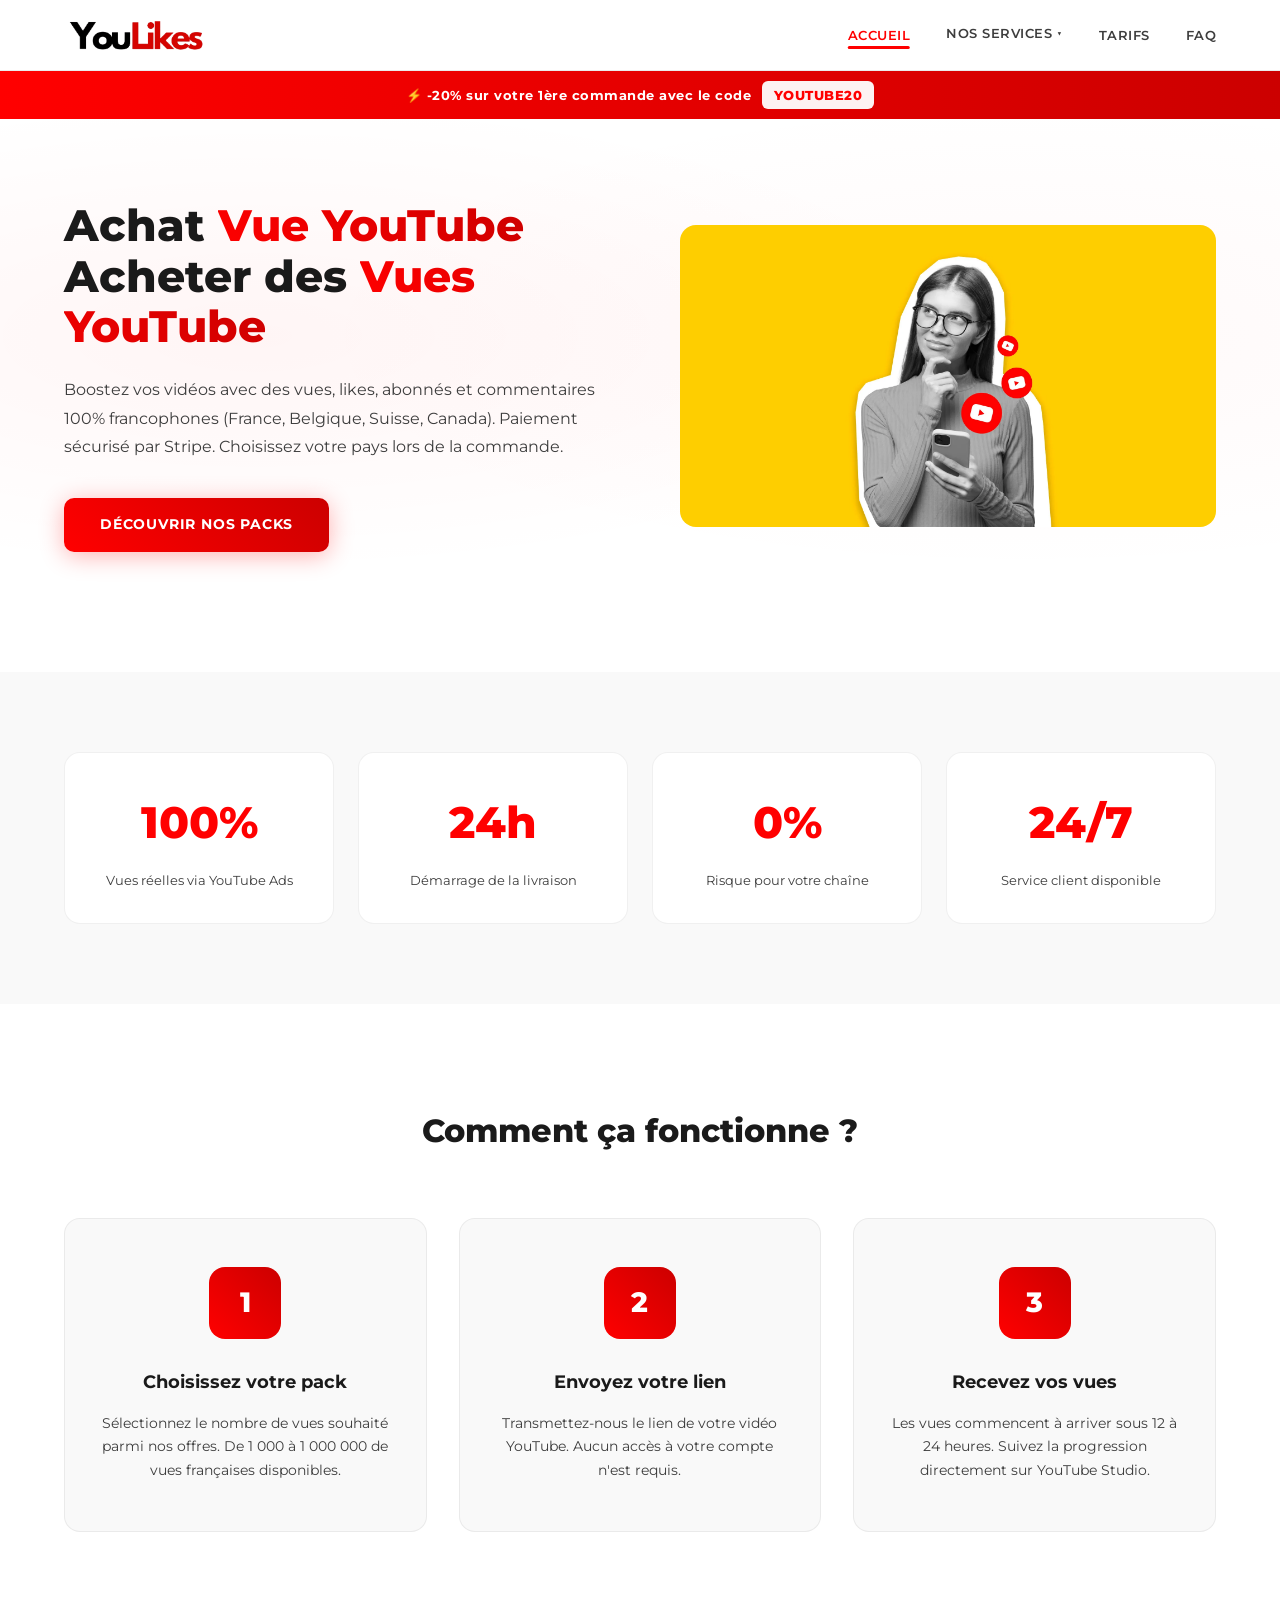
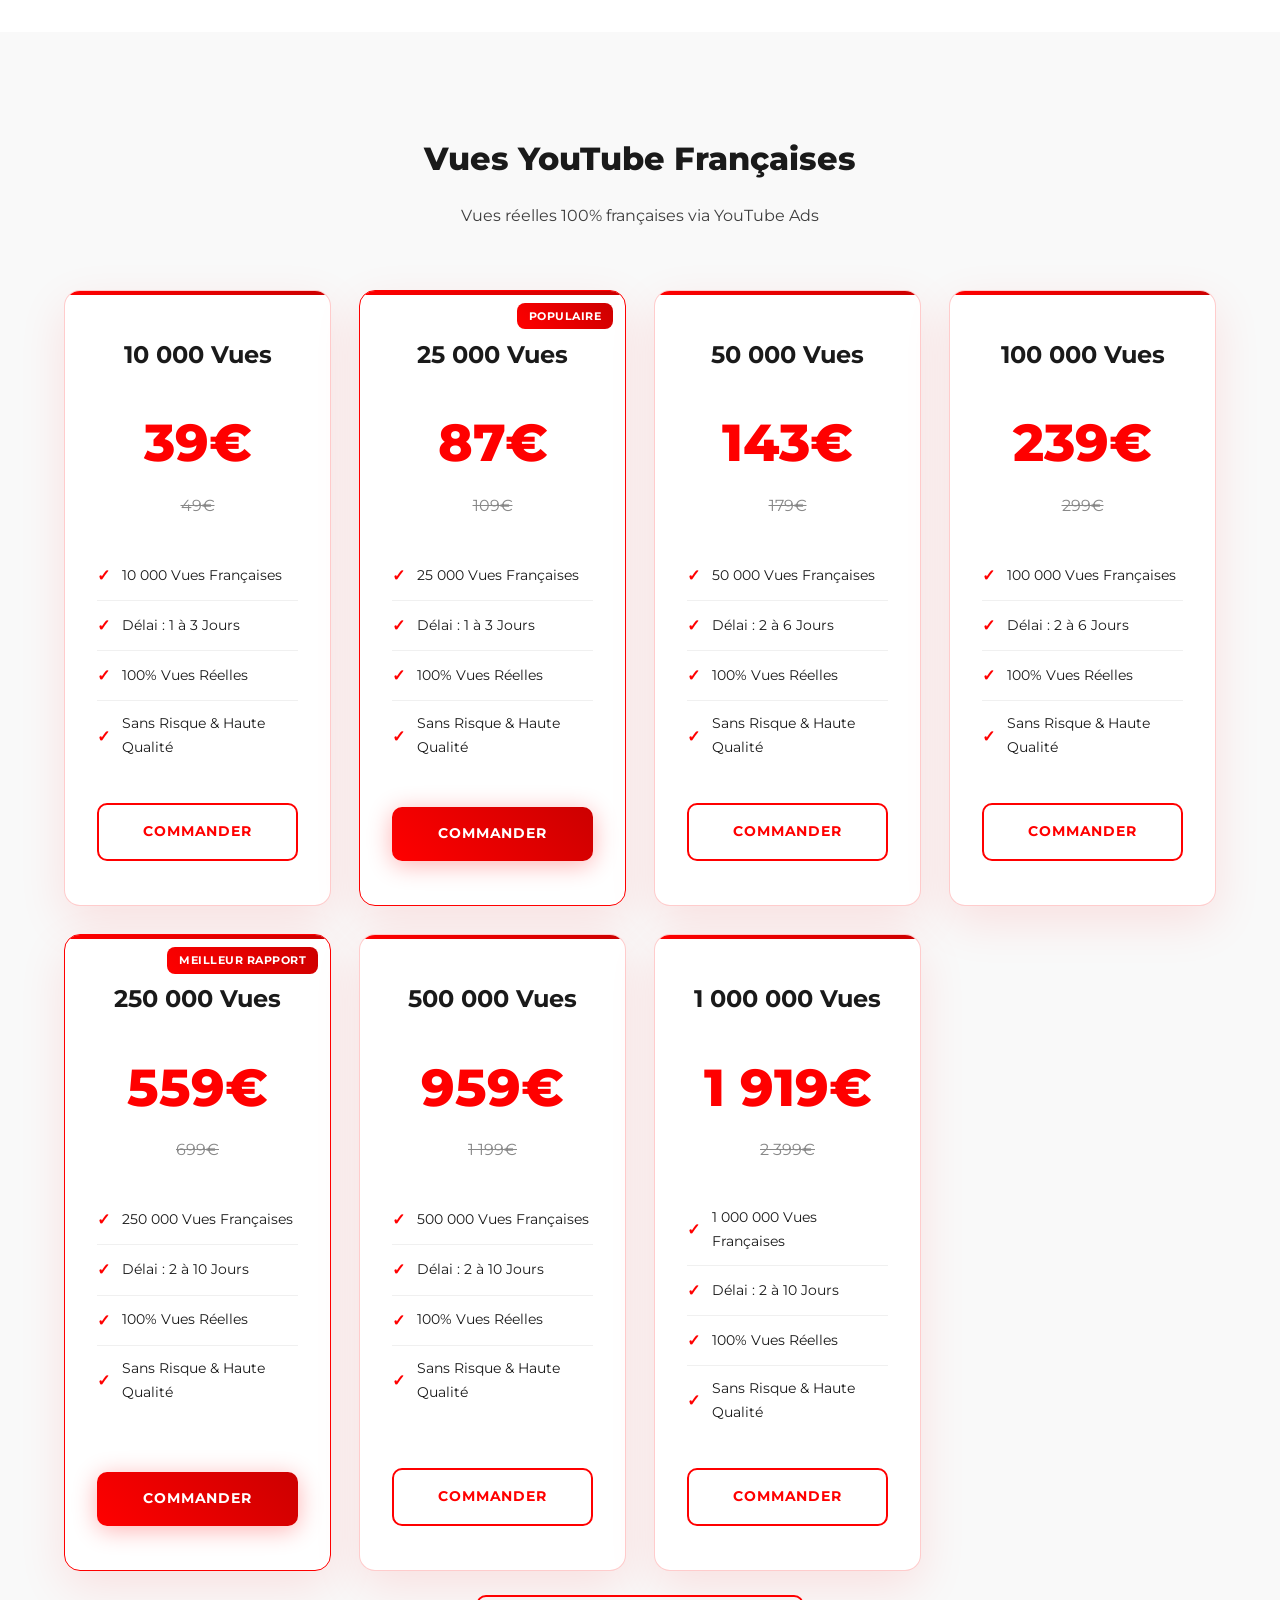
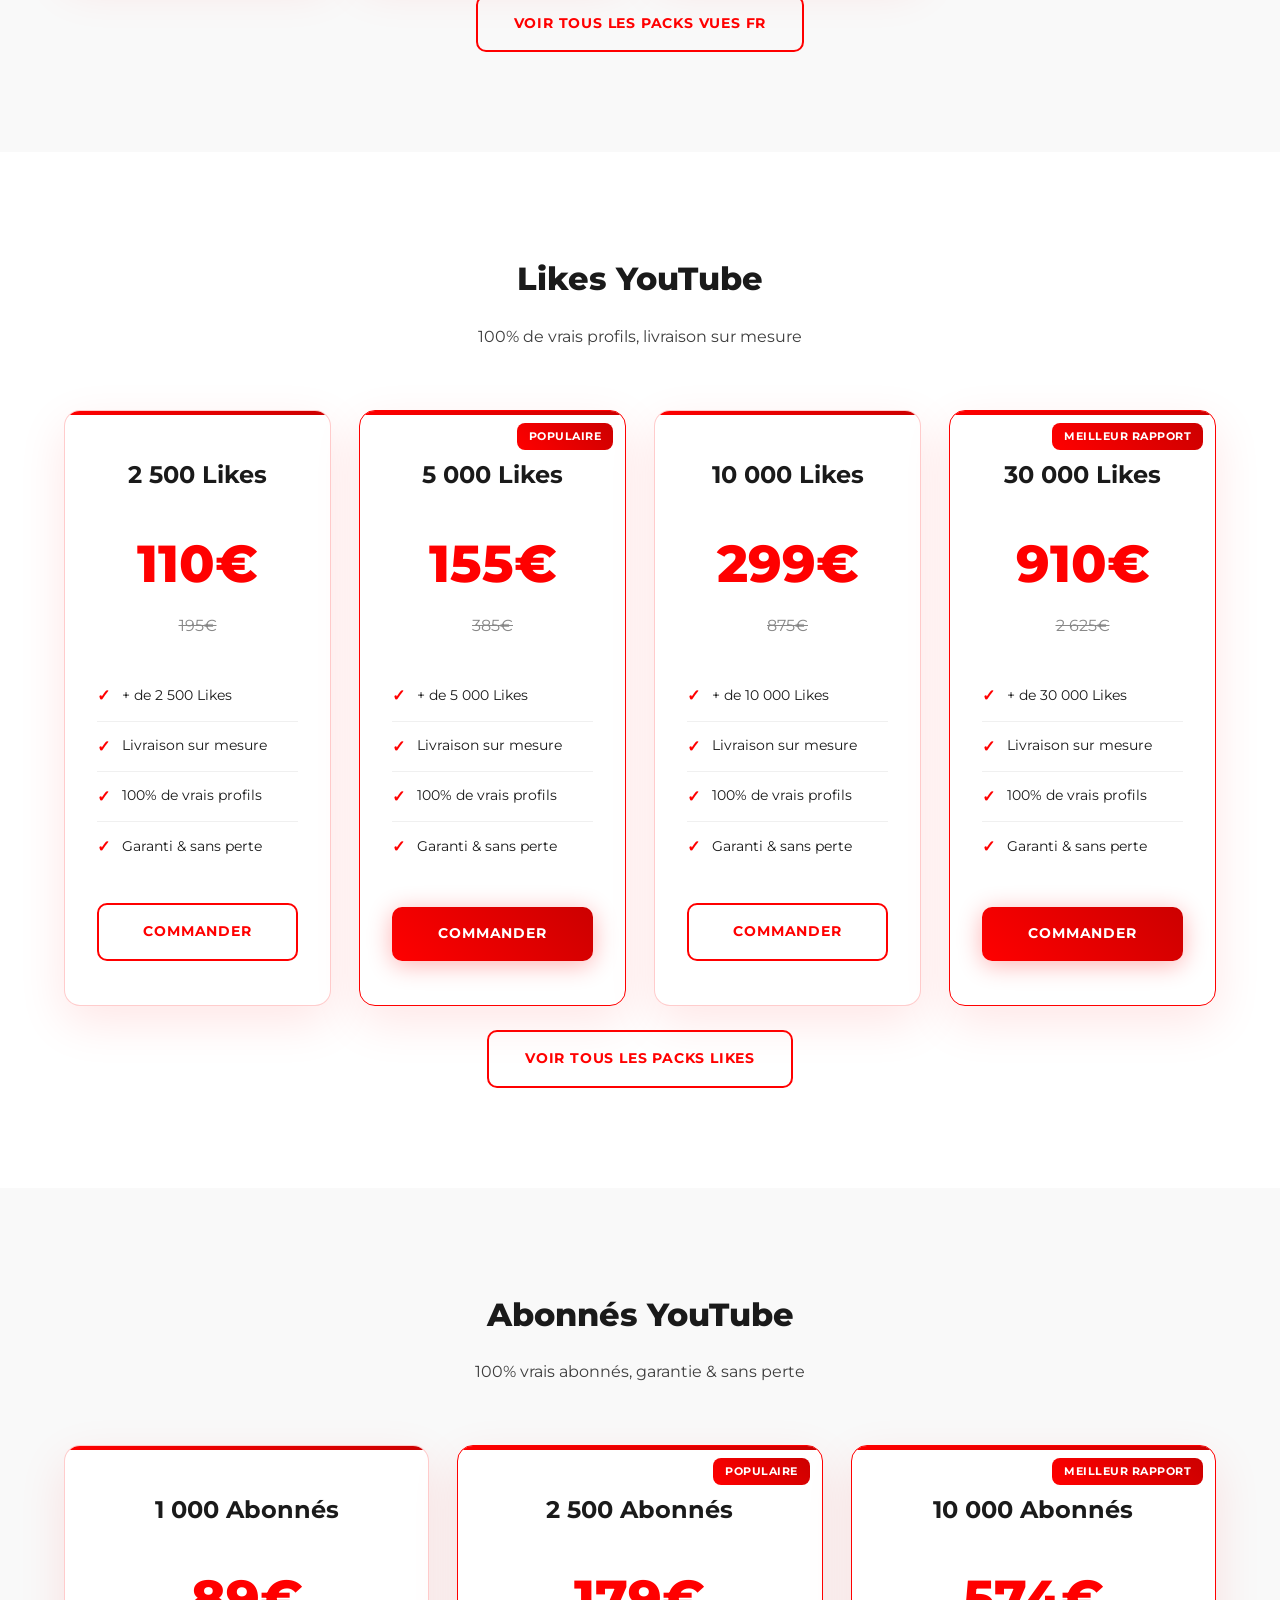
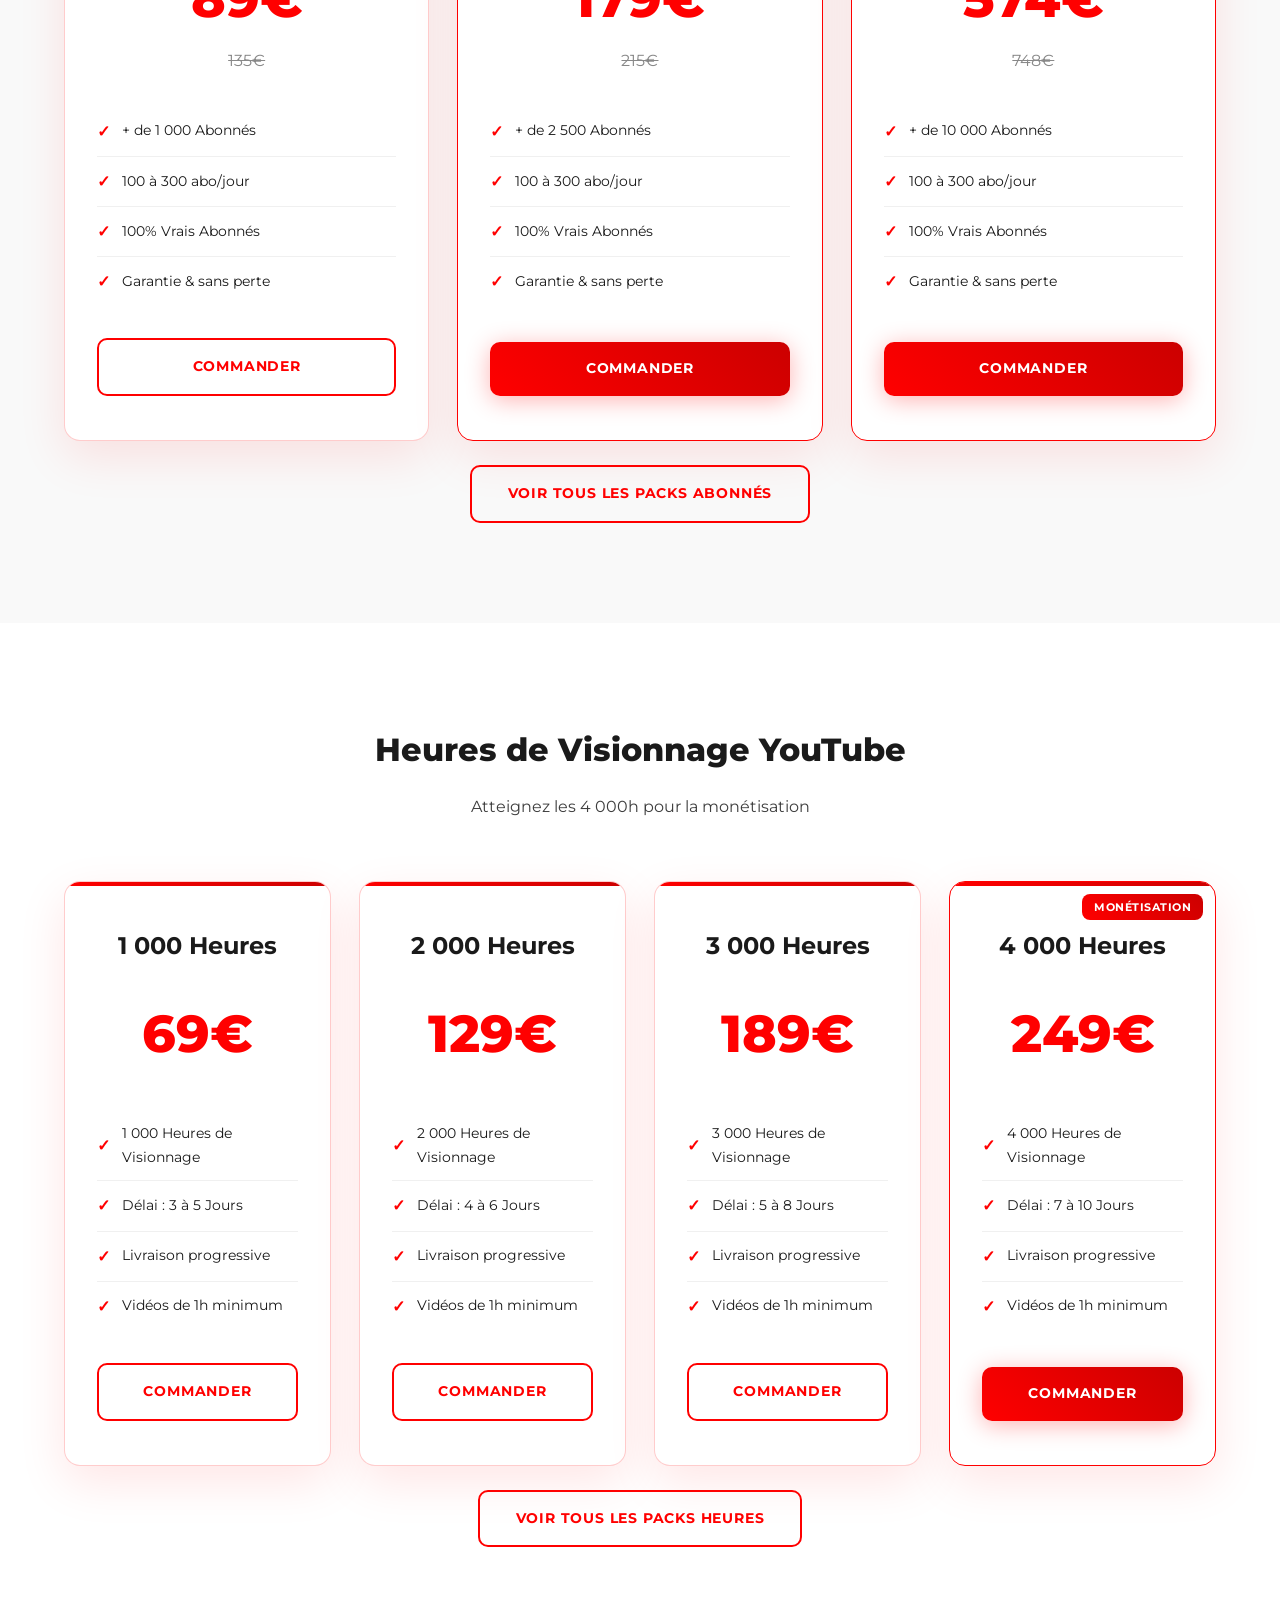
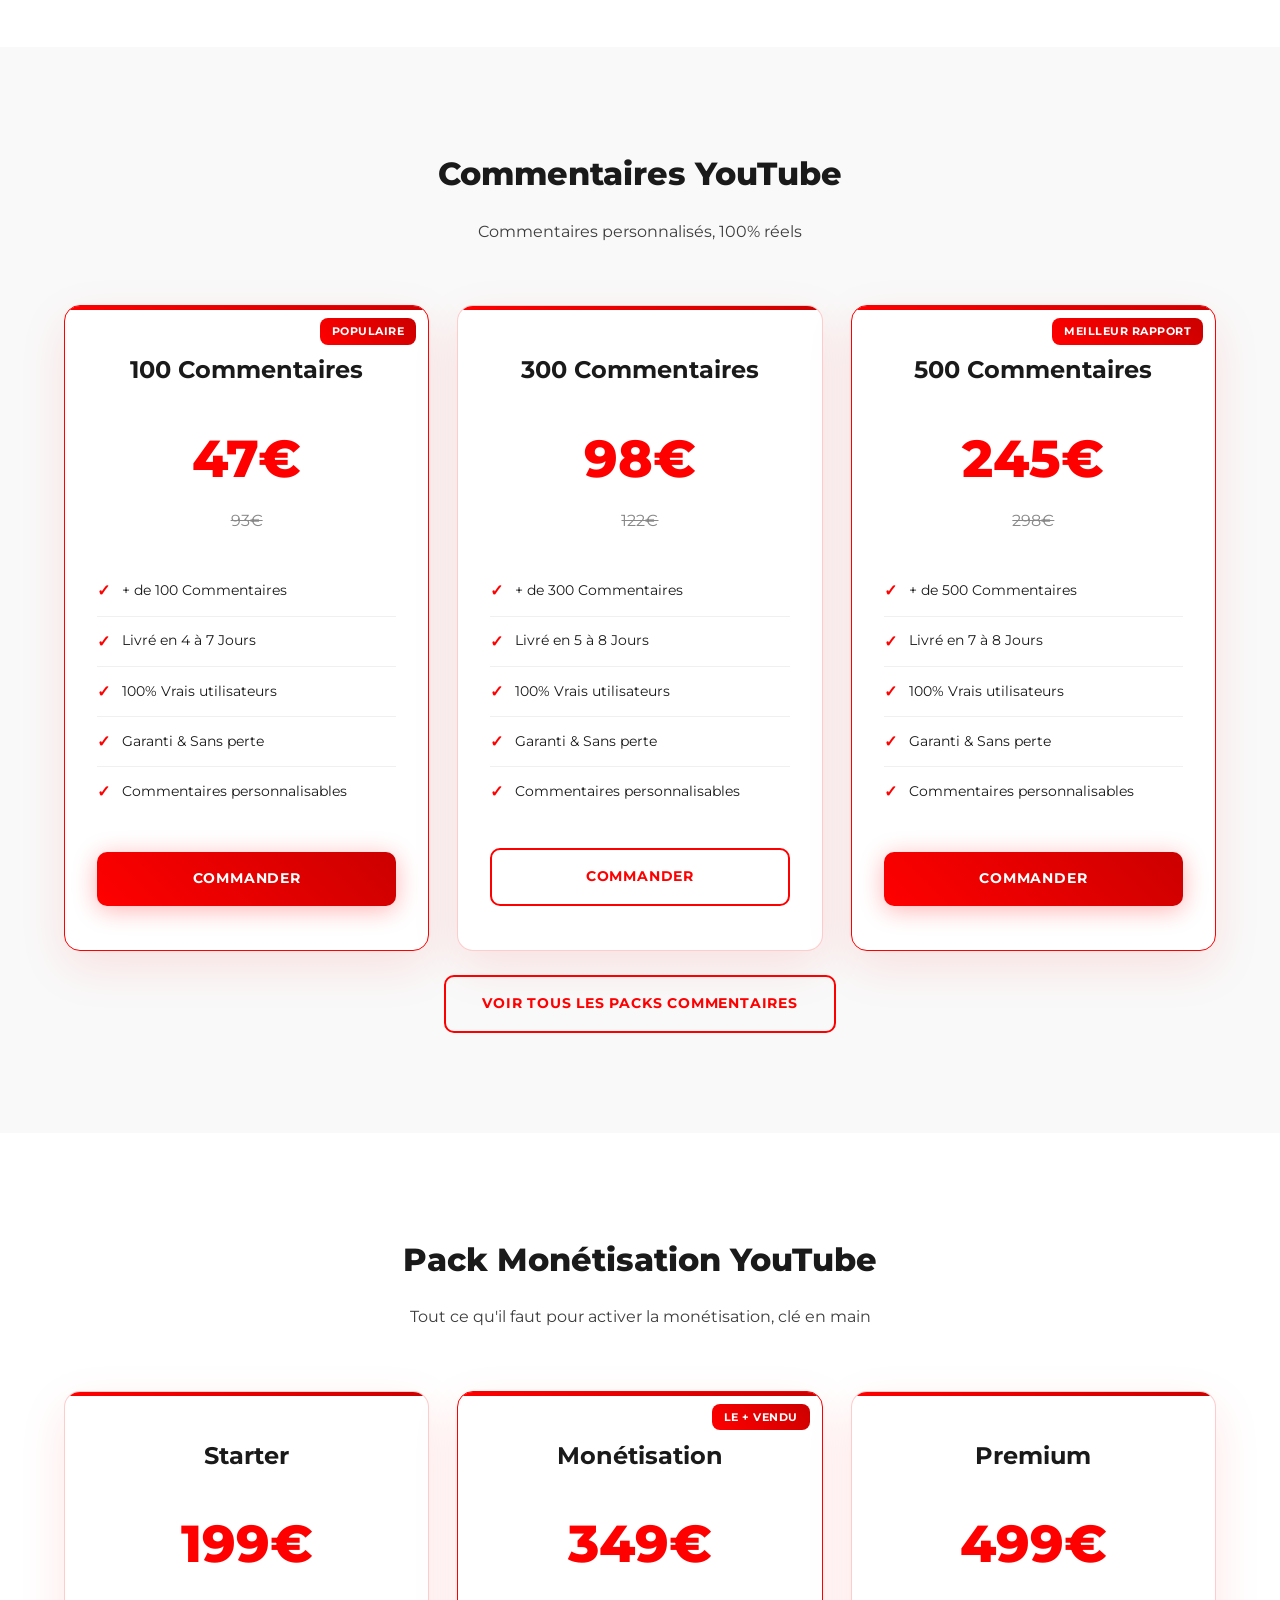
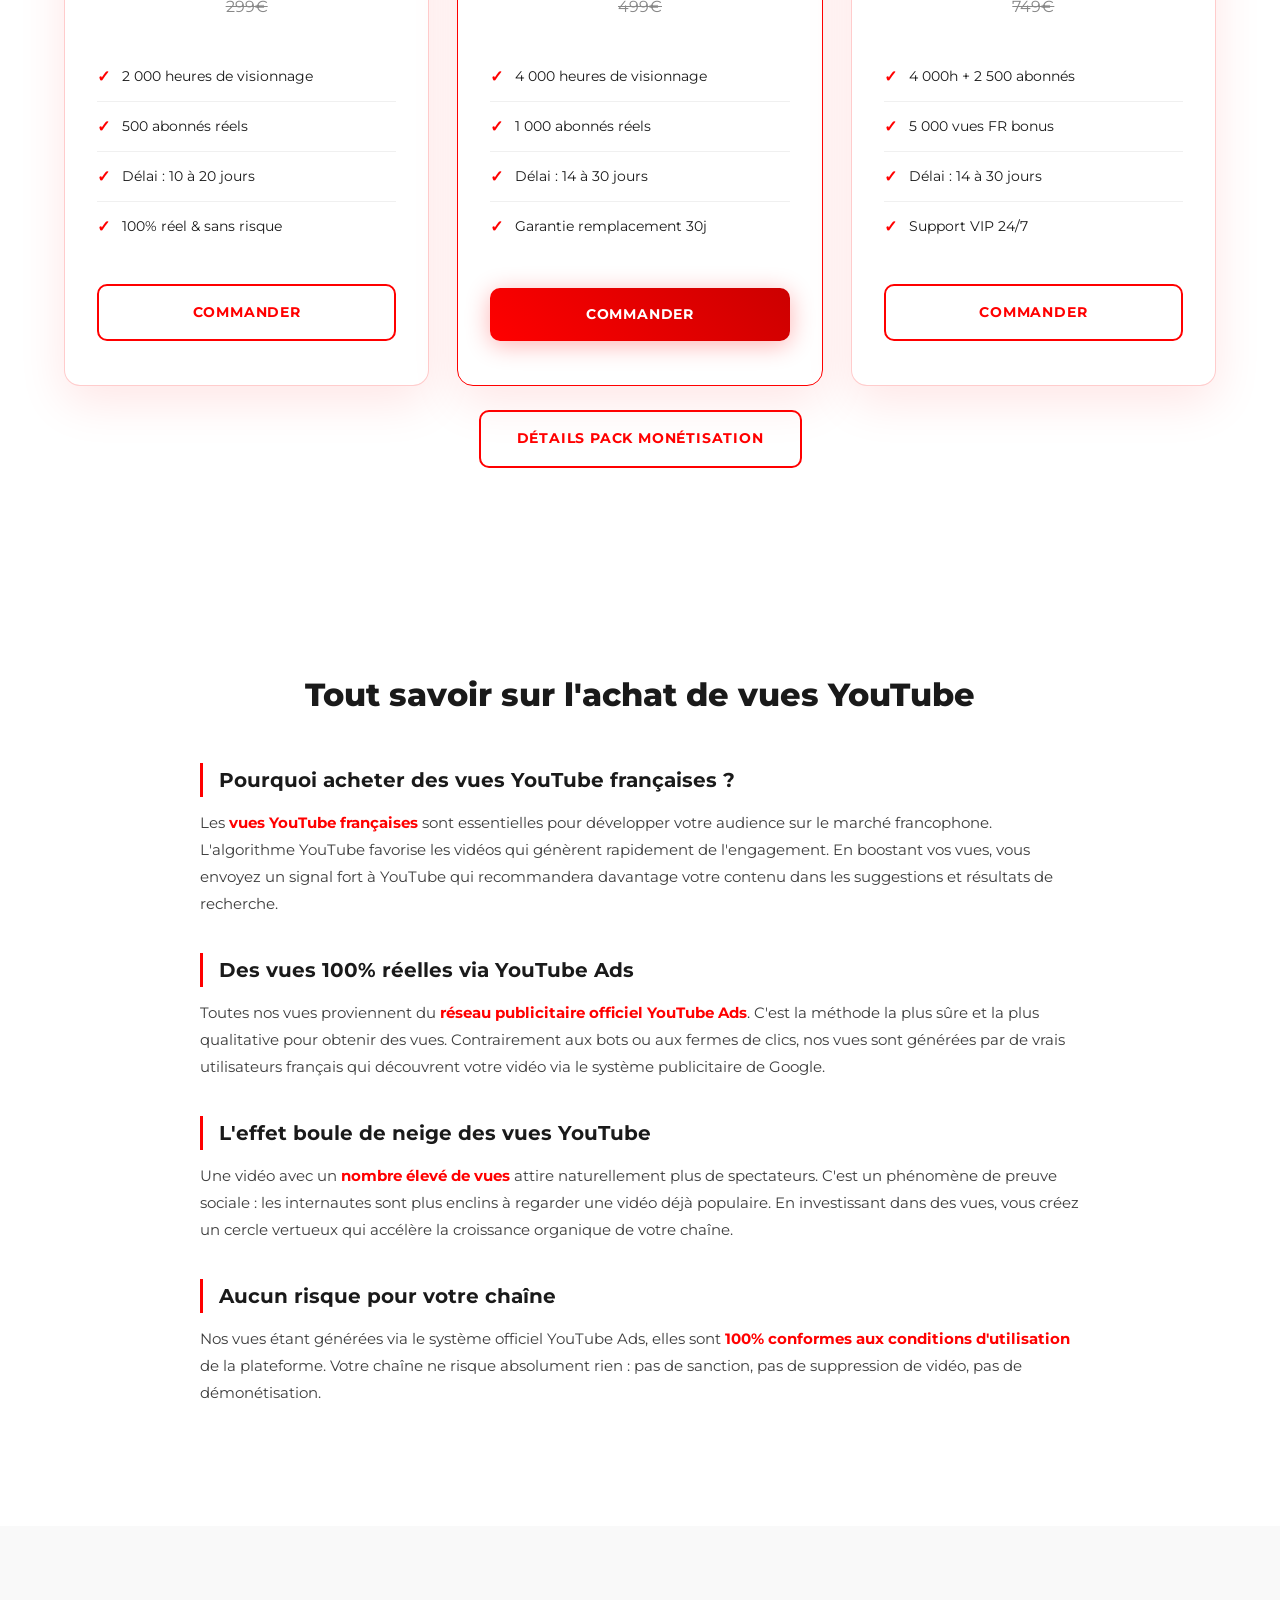
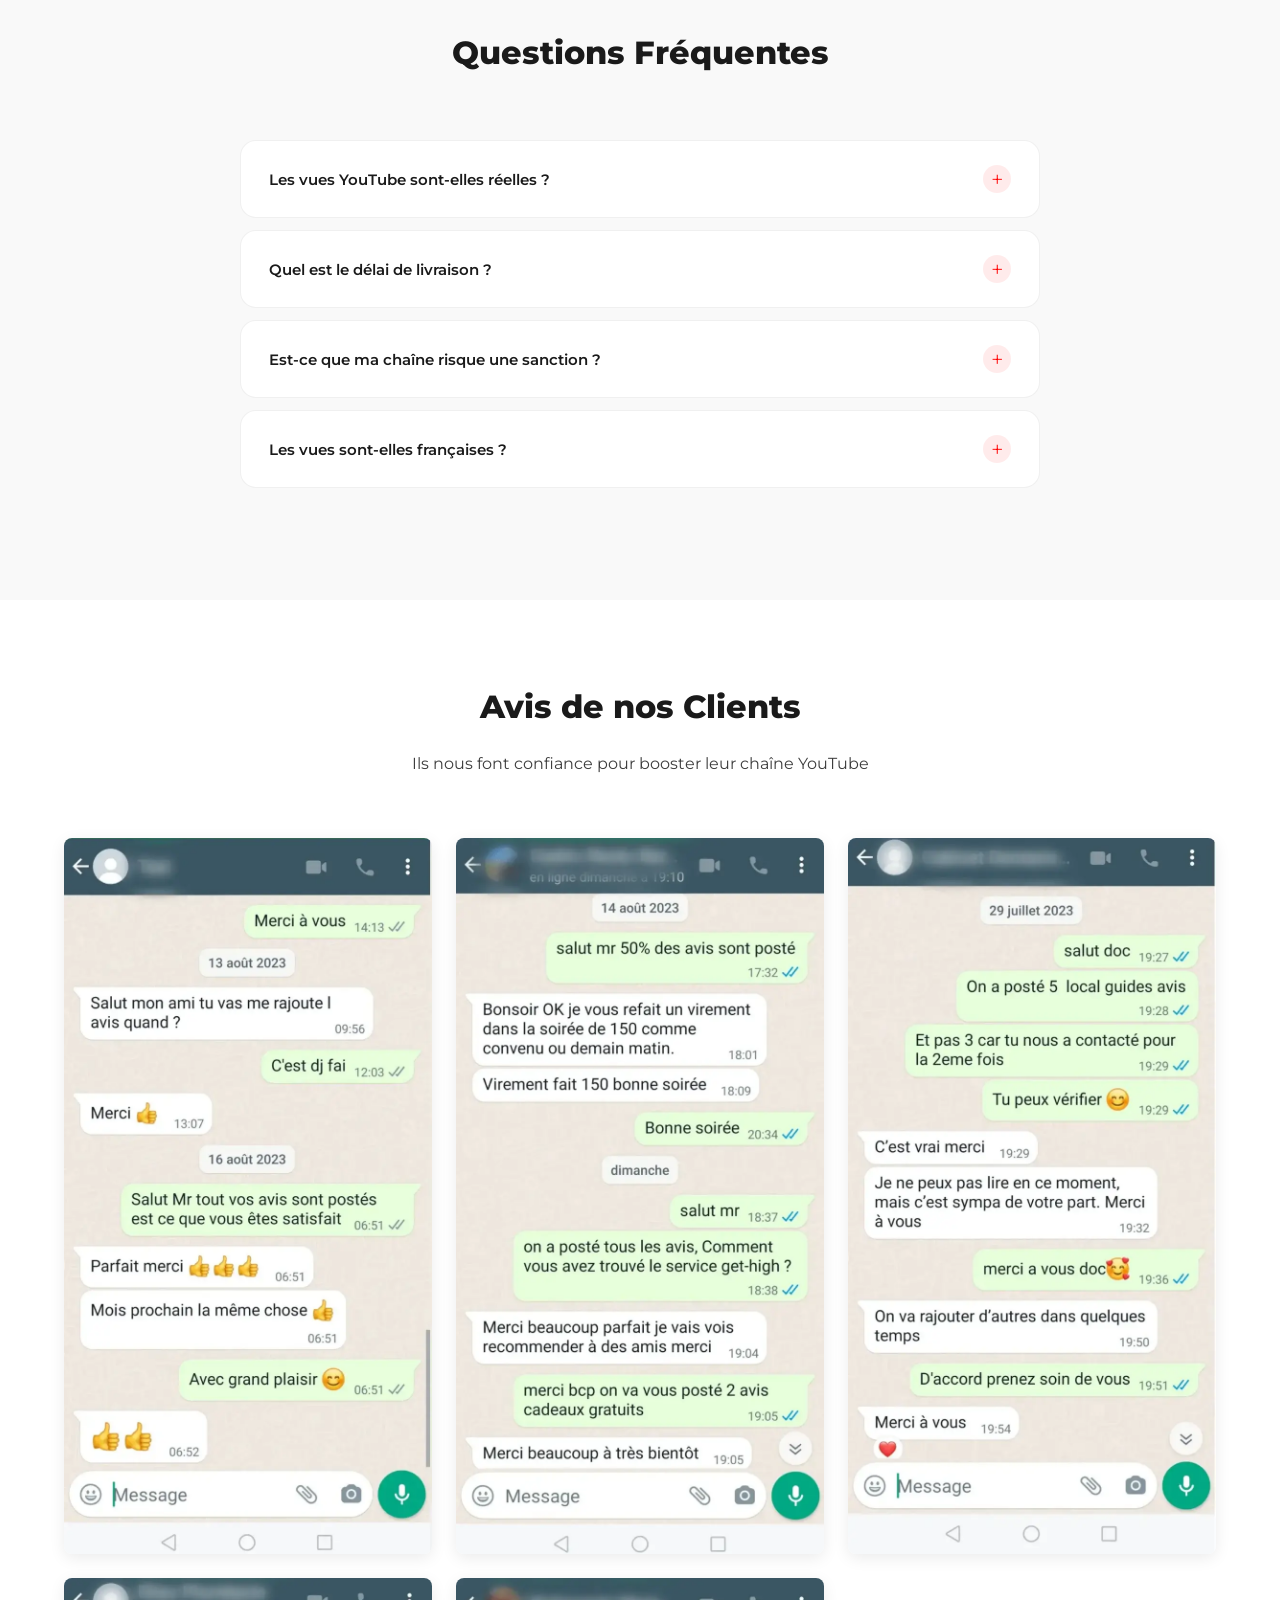
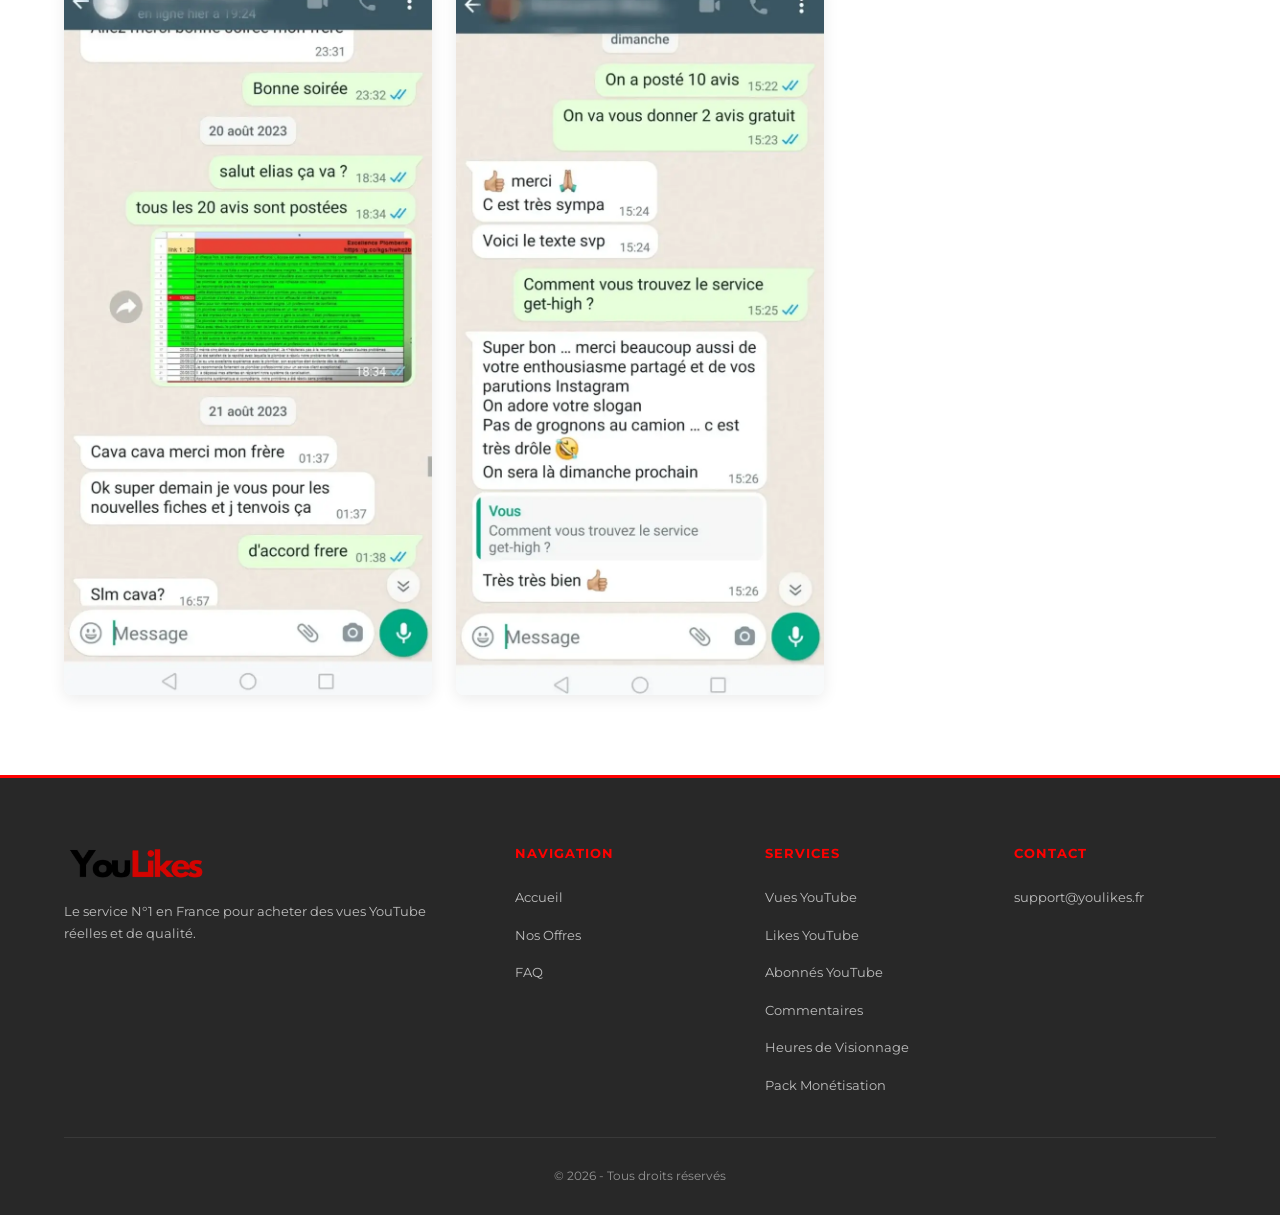
==== commit e414143e: "Audit complet : prix alignés, nav corrigée, SEO et accessibilité - Alignement des prix homepage sur " ====
--- a/index.html
+++ b/index.html
@@ -14,6 +14,7 @@
     <meta property="og:image" content="https://youlikes.fr/logo.png">
     <meta name="twitter:card" content="summary_large_image">
     <meta name="twitter:title" content="Acheter des Vues YouTube Francaises">
+    <meta name="twitter:description" content="Achetez des vues YouTube francaises 100% reelles. Vues Ads haute qualite, livraison rapide et sans risque.">
     <meta name="twitter:image" content="https://youlikes.fr/logo.png">
     <link rel="preconnect" href="https://fonts.googleapis.com">
     <link rel="preconnect" href="https://fonts.gstatic.com" crossorigin>
@@ -102,7 +103,7 @@
             "@context": "https://schema.org",
             "@type": "Product",
             "name": "Acheter des Vues YouTube Francaises",
-            "description": "Achat vues youtube 100% reelles via YouTube Ads. Acheter vue youtube pas cher a partir de 49 euros les 10 000 vues. Meilleur site pour acheter des vues youtube en France. Vue youtube prix imbattable, prix vu youtube accessible a tous.",
+            "description": "Achat vues youtube 100% reelles via YouTube Ads. Acheter vue youtube pas cher a partir de 39 euros les 10 000 vues. Meilleur site pour acheter des vues youtube en France. Vue youtube prix imbattable, prix vu youtube accessible a tous.",
             "brand": {
                 "@type": "Brand",
                 "name": "YouLikes"
@@ -111,9 +112,9 @@
             "offers": {
                 "@type": "AggregateOffer",
                 "priceCurrency": "EUR",
-                "lowPrice": "49",
-                "highPrice": "2399",
-                "offerCount": "8",
+                "lowPrice": "39",
+                "highPrice": "1919",
+                "offerCount": "7",
                 "availability": "https://schema.org/InStock"
             },
             "aggregateRating": {
@@ -188,7 +189,7 @@
                 "priceCurrency": "EUR",
                 "lowPrice": "69",
                 "highPrice": "249",
-                "offerCount": "3",
+                "offerCount": "4",
                 "availability": "https://schema.org/InStock"
             },
             "aggregateRating": {
@@ -420,7 +421,7 @@
             <div class="pricing-cards" style="grid-template-columns: repeat(4, 1fr);">
                 <div class="pricing-card">
                     <div class="pricing-header"><h3>2 500 Likes</h3></div>
-                    <div class="pricing-price"><span class="price">88&euro;</span><span class="old-price">110&euro;</span></div>
+                    <div class="pricing-price"><span class="price">110&euro;</span><span class="old-price">195&euro;</span></div>
                     <ul class="pricing-features">
                         <li><span class="check">&#10003;</span> + de 2 500 Likes</li>
                         <li><span class="check">&#10003;</span> Livraison sur mesure</li>
@@ -432,7 +433,7 @@
                 <div class="pricing-card featured">
                     <div class="pricing-badge">Populaire</div>
                     <div class="pricing-header"><h3>5 000 Likes</h3></div>
-                    <div class="pricing-price"><span class="price">124&euro;</span><span class="old-price">155&euro;</span></div>
+                    <div class="pricing-price"><span class="price">155&euro;</span><span class="old-price">385&euro;</span></div>
                     <ul class="pricing-features">
                         <li><span class="check">&#10003;</span> + de 5 000 Likes</li>
                         <li><span class="check">&#10003;</span> Livraison sur mesure</li>
@@ -443,7 +444,7 @@
                 </div>
                 <div class="pricing-card">
                     <div class="pricing-header"><h3>10 000 Likes</h3></div>
-                    <div class="pricing-price"><span class="price">239&euro;</span><span class="old-price">299&euro;</span></div>
+                    <div class="pricing-price"><span class="price">299&euro;</span><span class="old-price">875&euro;</span></div>
                     <ul class="pricing-features">
                         <li><span class="check">&#10003;</span> + de 10 000 Likes</li>
                         <li><span class="check">&#10003;</span> Livraison sur mesure</li>
@@ -455,7 +456,7 @@
                 <div class="pricing-card featured">
                     <div class="pricing-badge">Meilleur rapport</div>
                     <div class="pricing-header"><h3>30 000 Likes</h3></div>
-                    <div class="pricing-price"><span class="price">728&euro;</span><span class="old-price">910&euro;</span></div>
+                    <div class="pricing-price"><span class="price">910&euro;</span><span class="old-price">2 625&euro;</span></div>
                     <ul class="pricing-features">
                         <li><span class="check">&#10003;</span> + de 30 000 Likes</li>
                         <li><span class="check">&#10003;</span> Livraison sur mesure</li>
@@ -477,7 +478,7 @@
             <div class="pricing-cards" style="grid-template-columns: repeat(3, 1fr);">
                 <div class="pricing-card">
                     <div class="pricing-header"><h3>1 000 Abonn&eacute;s</h3></div>
-                    <div class="pricing-price"><span class="price">71&euro;</span><span class="old-price">89&euro;</span></div>
+                    <div class="pricing-price"><span class="price">89&euro;</span><span class="old-price">135&euro;</span></div>
                     <ul class="pricing-features">
                         <li><span class="check">&#10003;</span> + de 1 000 Abonn&eacute;s</li>
                         <li><span class="check">&#10003;</span> 100 &agrave; 300 abo/jour</li>
@@ -489,7 +490,7 @@
                 <div class="pricing-card featured">
                     <div class="pricing-badge">Populaire</div>
                     <div class="pricing-header"><h3>2 500 Abonn&eacute;s</h3></div>
-                    <div class="pricing-price"><span class="price">143&euro;</span><span class="old-price">179&euro;</span></div>
+                    <div class="pricing-price"><span class="price">179&euro;</span><span class="old-price">215&euro;</span></div>
                     <ul class="pricing-features">
                         <li><span class="check">&#10003;</span> + de 2 500 Abonn&eacute;s</li>
                         <li><span class="check">&#10003;</span> 100 &agrave; 300 abo/jour</li>
@@ -501,7 +502,7 @@
                 <div class="pricing-card featured">
                     <div class="pricing-badge">Meilleur rapport</div>
                     <div class="pricing-header"><h3>10 000 Abonn&eacute;s</h3></div>
-                    <div class="pricing-price"><span class="price">459&euro;</span><span class="old-price">574&euro;</span></div>
+                    <div class="pricing-price"><span class="price">574&euro;</span><span class="old-price">748&euro;</span></div>
                     <ul class="pricing-features">
                         <li><span class="check">&#10003;</span> + de 10 000 Abonn&eacute;s</li>
                         <li><span class="check">&#10003;</span> 100 &agrave; 300 abo/jour</li>
@@ -523,7 +524,7 @@
             <div class="pricing-cards" style="grid-template-columns: repeat(4, 1fr);">
                 <div class="pricing-card">
                     <div class="pricing-header"><h3>1 000 Heures</h3></div>
-                    <div class="pricing-price"><span class="price">55&euro;</span><span class="old-price">69&euro;</span></div>
+                    <div class="pricing-price"><span class="price">69&euro;</span></div>
                     <ul class="pricing-features">
                         <li><span class="check">&#10003;</span> 1 000 Heures de Visionnage</li>
                         <li><span class="check">&#10003;</span> D&eacute;lai : 3 &agrave; 5 Jours</li>
@@ -534,7 +535,7 @@
                 </div>
                 <div class="pricing-card">
                     <div class="pricing-header"><h3>2 000 Heures</h3></div>
-                    <div class="pricing-price"><span class="price">103&euro;</span><span class="old-price">129&euro;</span></div>
+                    <div class="pricing-price"><span class="price">129&euro;</span></div>
                     <ul class="pricing-features">
                         <li><span class="check">&#10003;</span> 2 000 Heures de Visionnage</li>
                         <li><span class="check">&#10003;</span> D&eacute;lai : 4 &agrave; 6 Jours</li>
@@ -545,7 +546,7 @@
                 </div>
                 <div class="pricing-card">
                     <div class="pricing-header"><h3>3 000 Heures</h3></div>
-                    <div class="pricing-price"><span class="price">149&euro;</span><span class="old-price">189&euro;</span></div>
+                    <div class="pricing-price"><span class="price">189&euro;</span></div>
                     <ul class="pricing-features">
                         <li><span class="check">&#10003;</span> 3 000 Heures de Visionnage</li>
                         <li><span class="check">&#10003;</span> D&eacute;lai : 5 &agrave; 8 Jours</li>
@@ -557,7 +558,7 @@
                 <div class="pricing-card featured">
                     <div class="pricing-badge">Mon&eacute;tisation</div>
                     <div class="pricing-header"><h3>4 000 Heures</h3></div>
-                    <div class="pricing-price"><span class="price">199&euro;</span><span class="old-price">249&euro;</span></div>
+                    <div class="pricing-price"><span class="price">249&euro;</span></div>
                     <ul class="pricing-features">
                         <li><span class="check">&#10003;</span> 4 000 Heures de Visionnage</li>
                         <li><span class="check">&#10003;</span> D&eacute;lai : 7 &agrave; 10 Jours</li>
@@ -580,7 +581,7 @@
                 <div class="pricing-card featured">
                     <div class="pricing-badge">Populaire</div>
                     <div class="pricing-header"><h3>100 Commentaires</h3></div>
-                    <div class="pricing-price"><span class="price">38&euro;</span><span class="old-price">47&euro;</span></div>
+                    <div class="pricing-price"><span class="price">47&euro;</span><span class="old-price">93&euro;</span></div>
                     <ul class="pricing-features">
                         <li><span class="check">&#10003;</span> + de 100 Commentaires</li>
                         <li><span class="check">&#10003;</span> Livr&eacute; en 4 &agrave; 7 Jours</li>
@@ -605,7 +606,7 @@
                 <div class="pricing-card featured">
                     <div class="pricing-badge">Meilleur rapport</div>
                     <div class="pricing-header"><h3>500 Commentaires</h3></div>
-                    <div class="pricing-price"><span class="price">196&euro;</span><span class="old-price">245&euro;</span></div>
+                    <div class="pricing-price"><span class="price">245&euro;</span><span class="old-price">298&euro;</span></div>
                     <ul class="pricing-features">
                         <li><span class="check">&#10003;</span> + de 500 Commentaires</li>
                         <li><span class="check">&#10003;</span> Livr&eacute; en 7 &agrave; 8 Jours</li>
@@ -628,7 +629,7 @@
             <div class="pricing-cards" style="grid-template-columns: repeat(3, 1fr);">
                 <div class="pricing-card">
                     <div class="pricing-header"><h3>Starter</h3></div>
-                    <div class="pricing-price"><span class="price">159&euro;</span><span class="old-price">199&euro;</span></div>
+                    <div class="pricing-price"><span class="price">199&euro;</span><span class="old-price">299&euro;</span></div>
                     <ul class="pricing-features">
                         <li><span class="check">&#10003;</span> 2 000 heures de visionnage</li>
                         <li><span class="check">&#10003;</span> 500 abonn&eacute;s r&eacute;els</li>
@@ -640,7 +641,7 @@
                 <div class="pricing-card featured">
                     <div class="pricing-badge">Le + vendu</div>
                     <div class="pricing-header"><h3>Mon&eacute;tisation</h3></div>
-                    <div class="pricing-price"><span class="price">279&euro;</span><span class="old-price">349&euro;</span></div>
+                    <div class="pricing-price"><span class="price">349&euro;</span><span class="old-price">499&euro;</span></div>
                     <ul class="pricing-features">
                         <li><span class="check">&#10003;</span> 4 000 heures de visionnage</li>
                         <li><span class="check">&#10003;</span> 1 000 abonn&eacute;s r&eacute;els</li>
@@ -651,7 +652,7 @@
                 </div>
                 <div class="pricing-card">
                     <div class="pricing-header"><h3>Premium</h3></div>
-                    <div class="pricing-price"><span class="price">399&euro;</span><span class="old-price">499&euro;</span></div>
+                    <div class="pricing-price"><span class="price">499&euro;</span><span class="old-price">749&euro;</span></div>
                     <ul class="pricing-features">
                         <li><span class="check">&#10003;</span> 4 000h + 2 500 abonn&eacute;s</li>
                         <li><span class="check">&#10003;</span> 5 000 vues FR bonus</li>
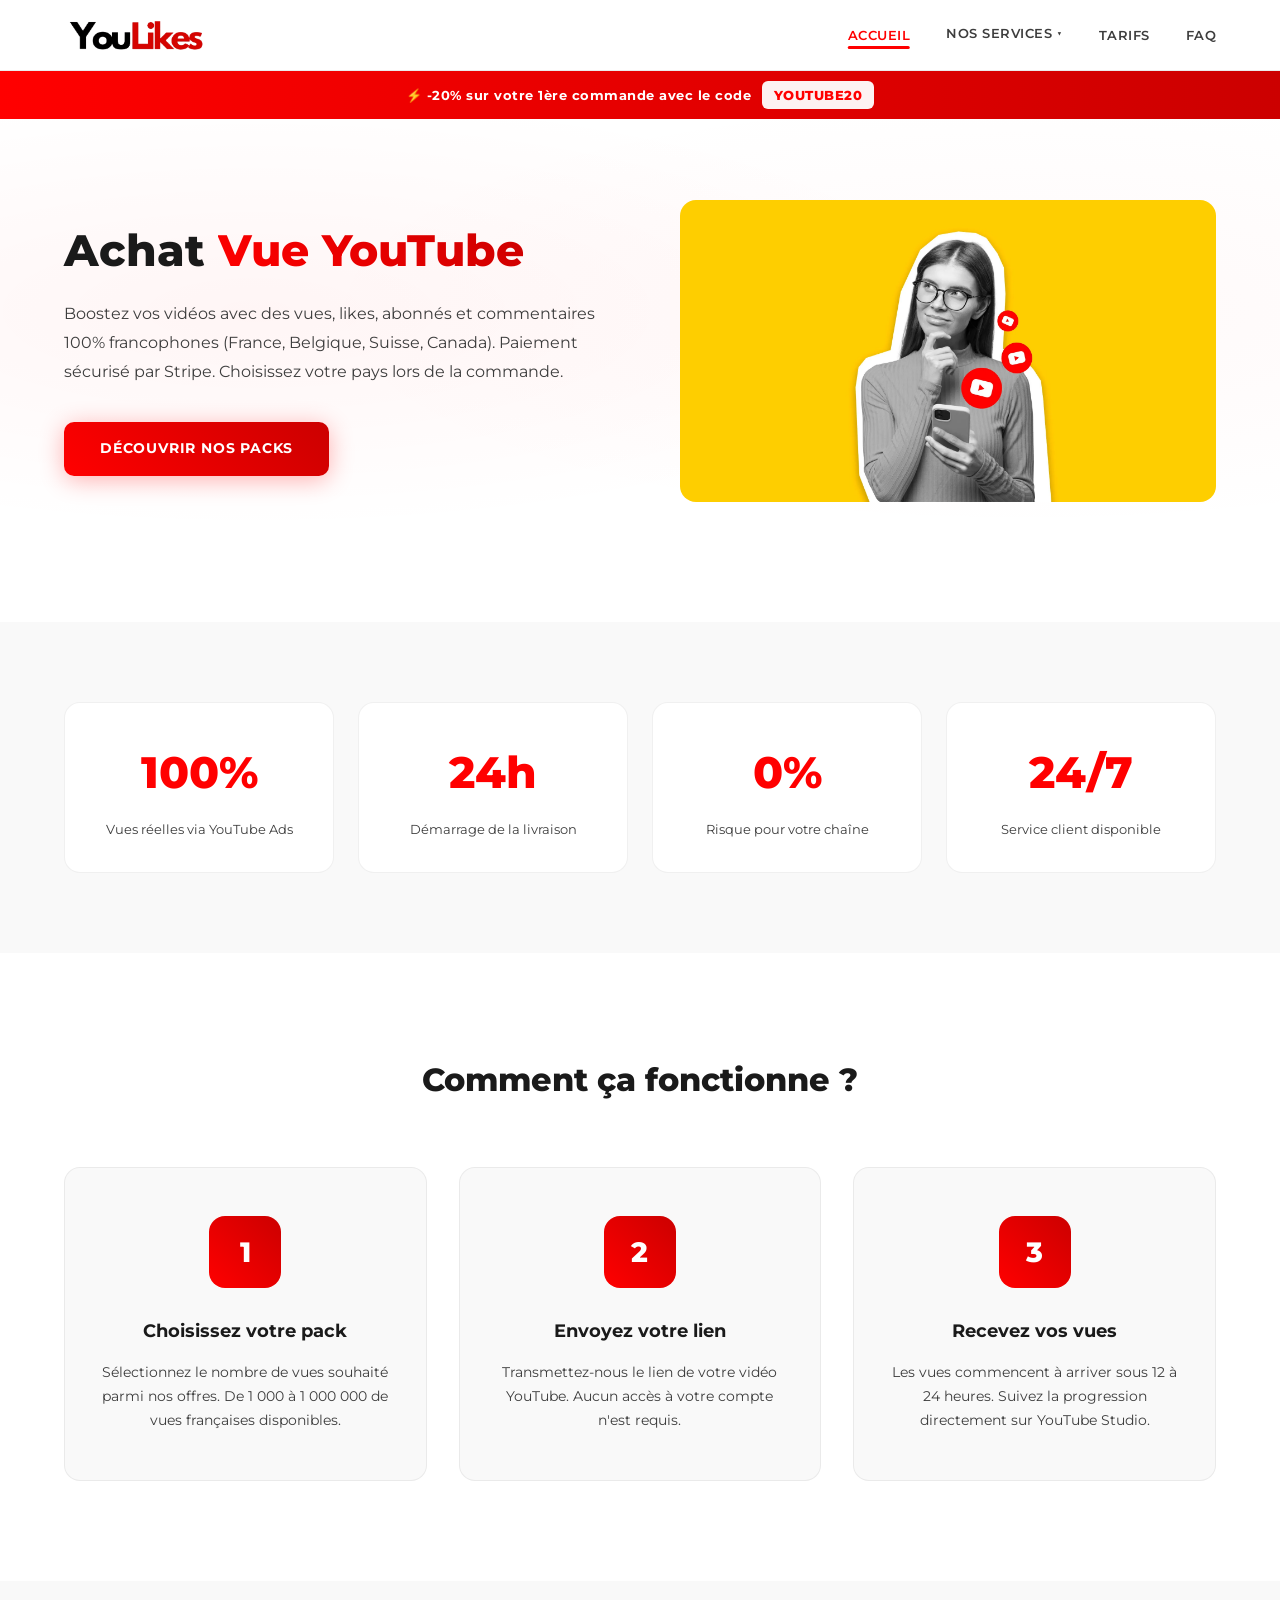
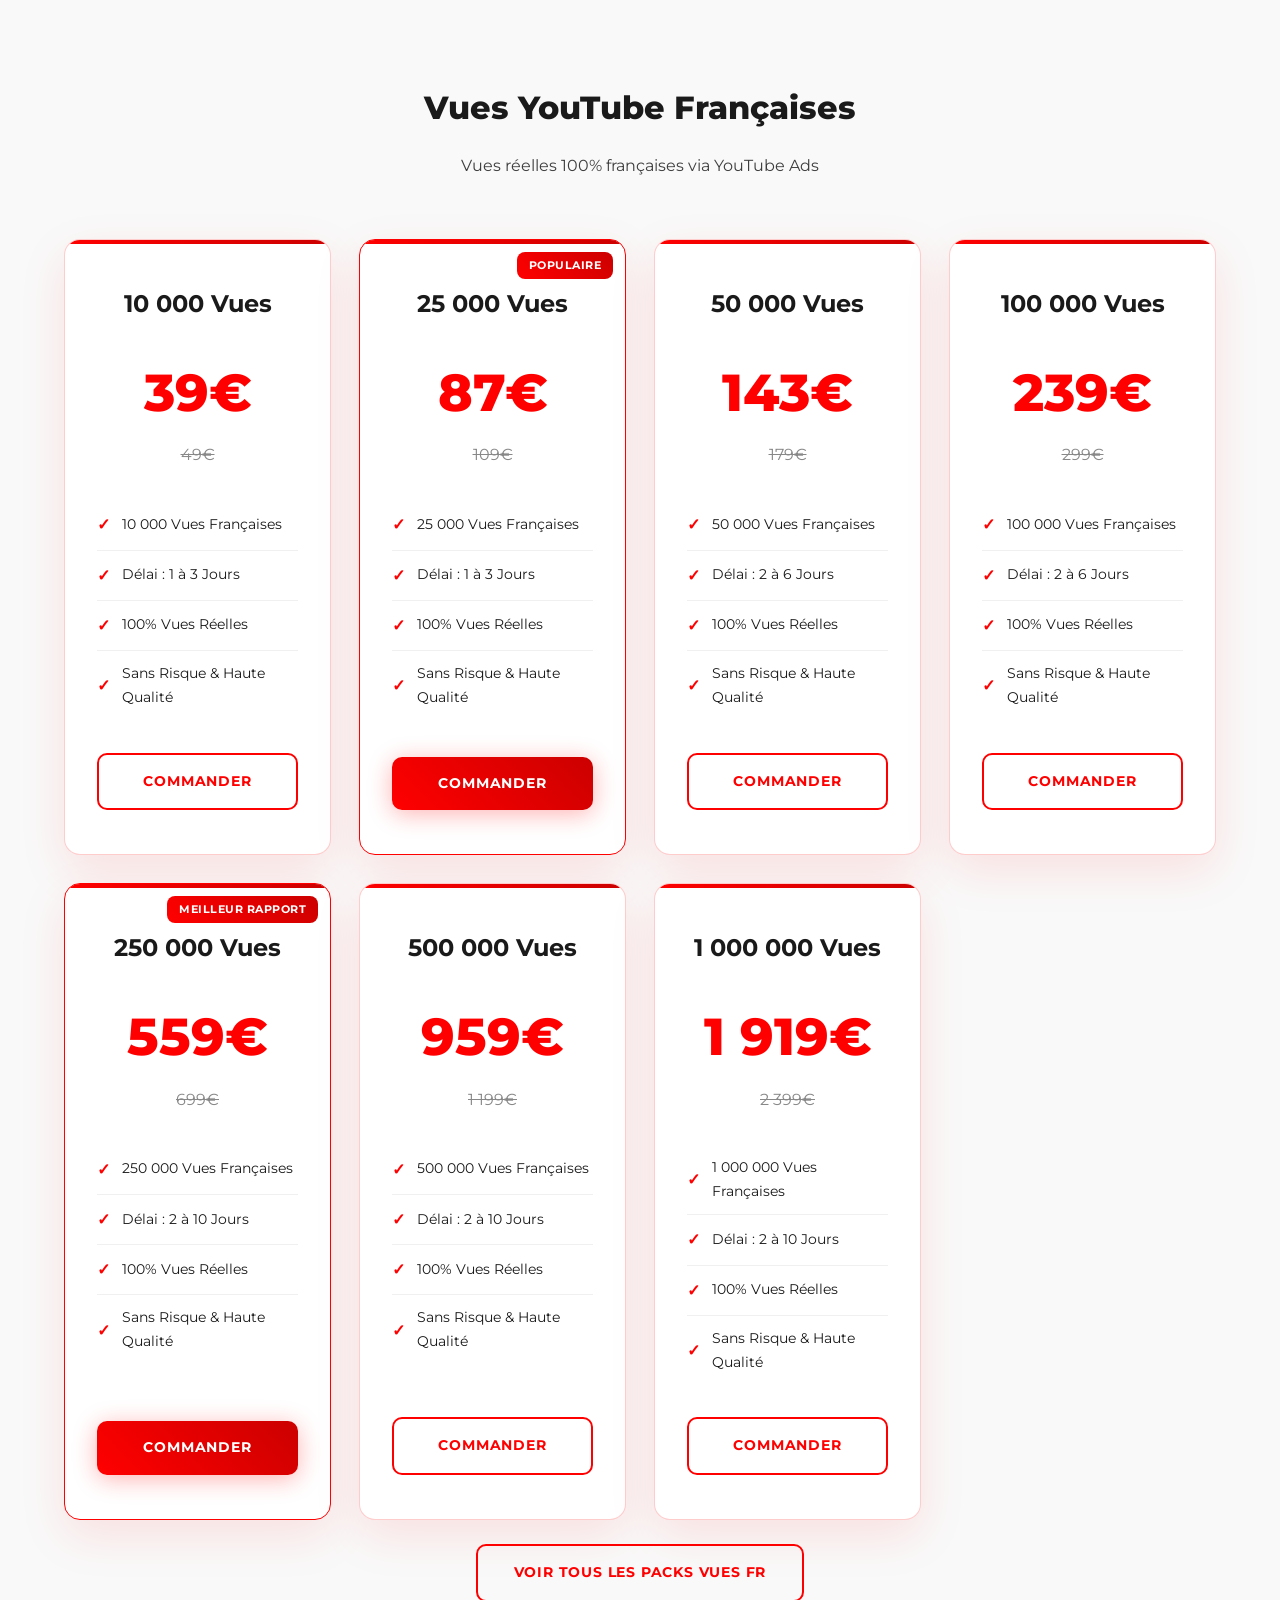
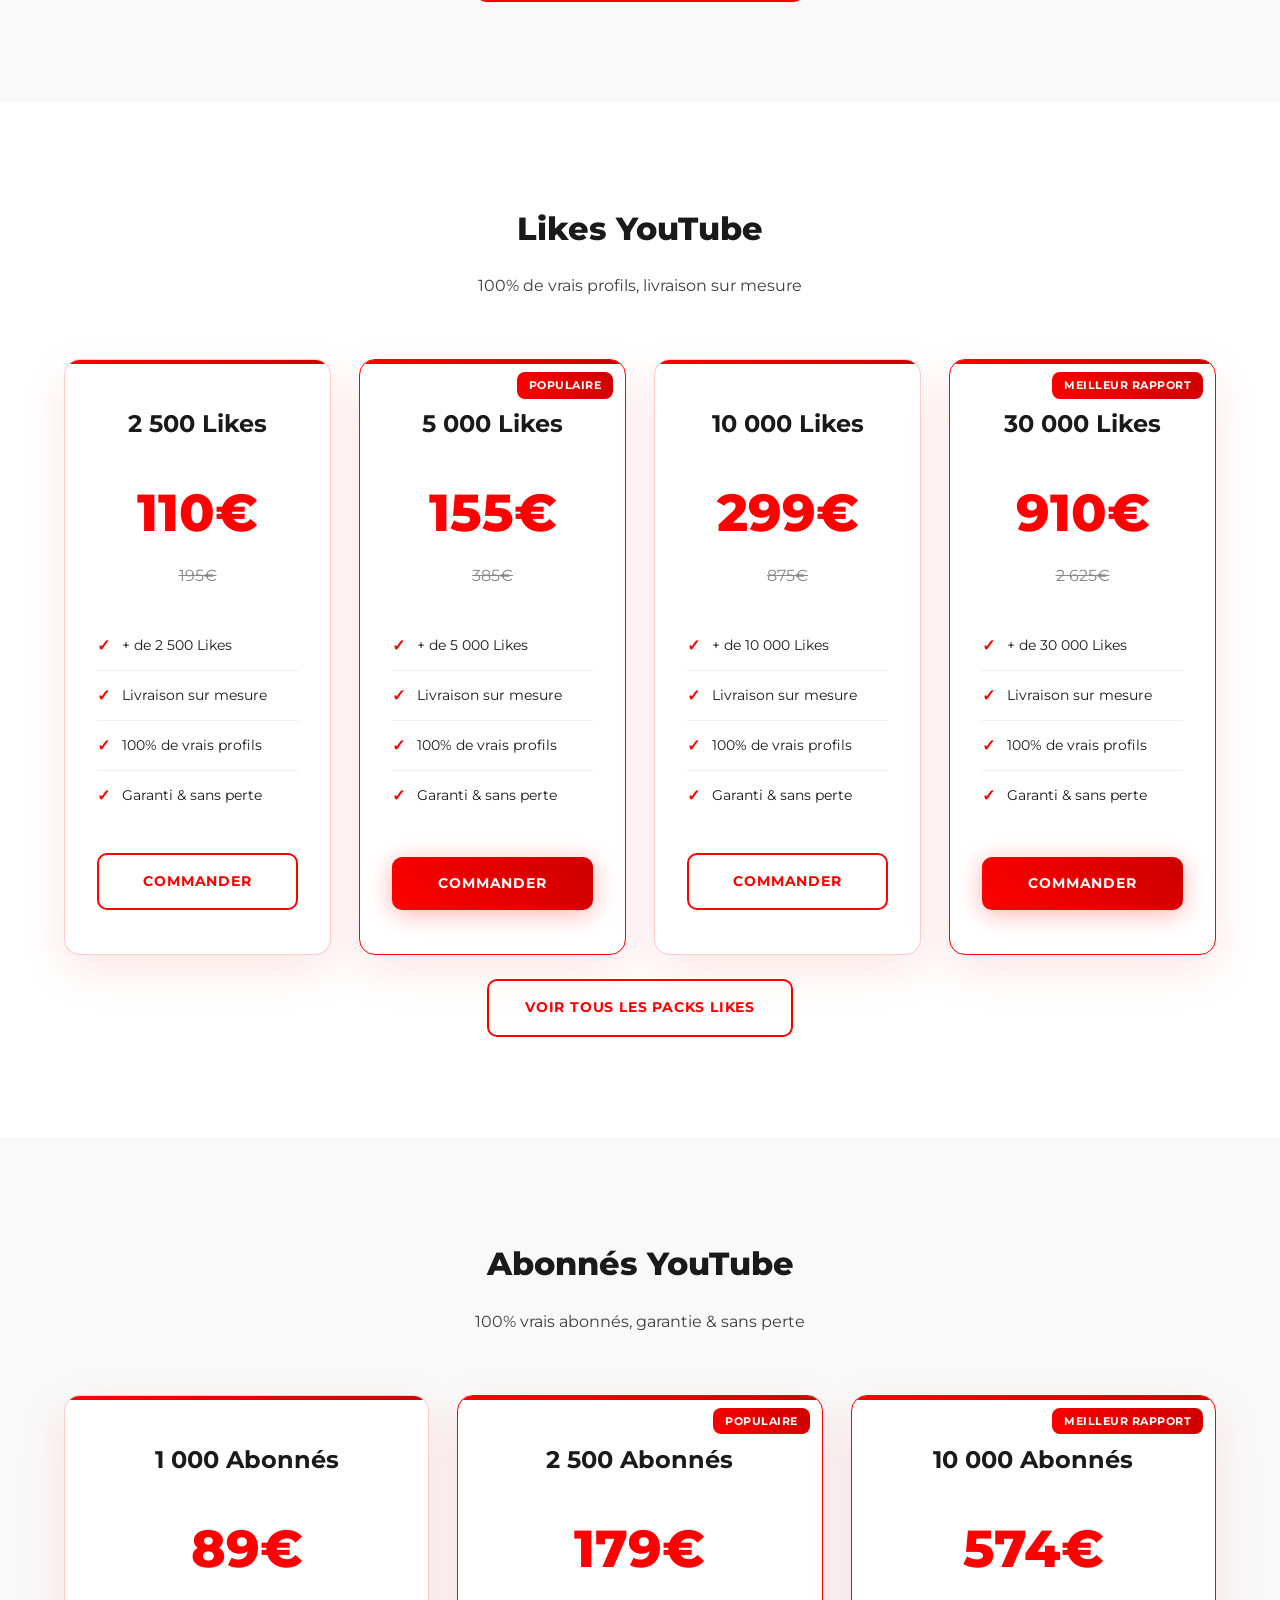
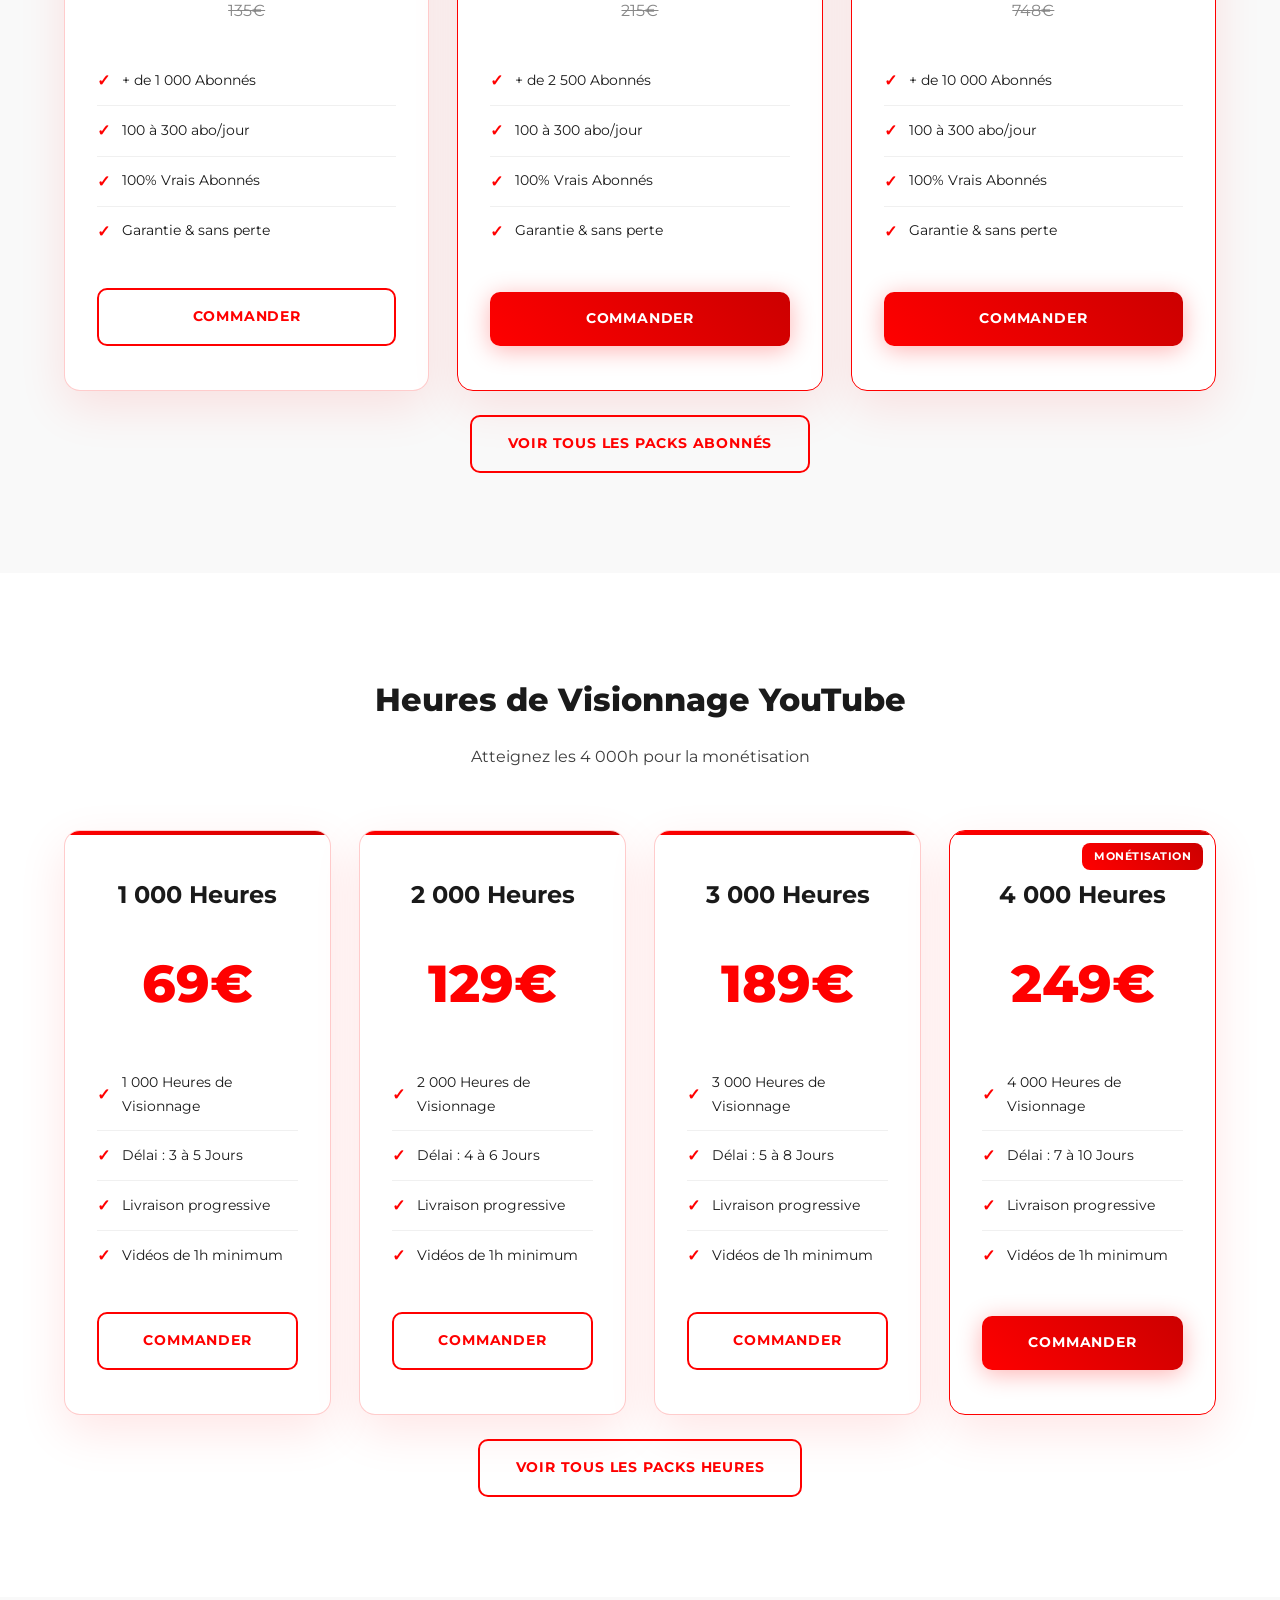
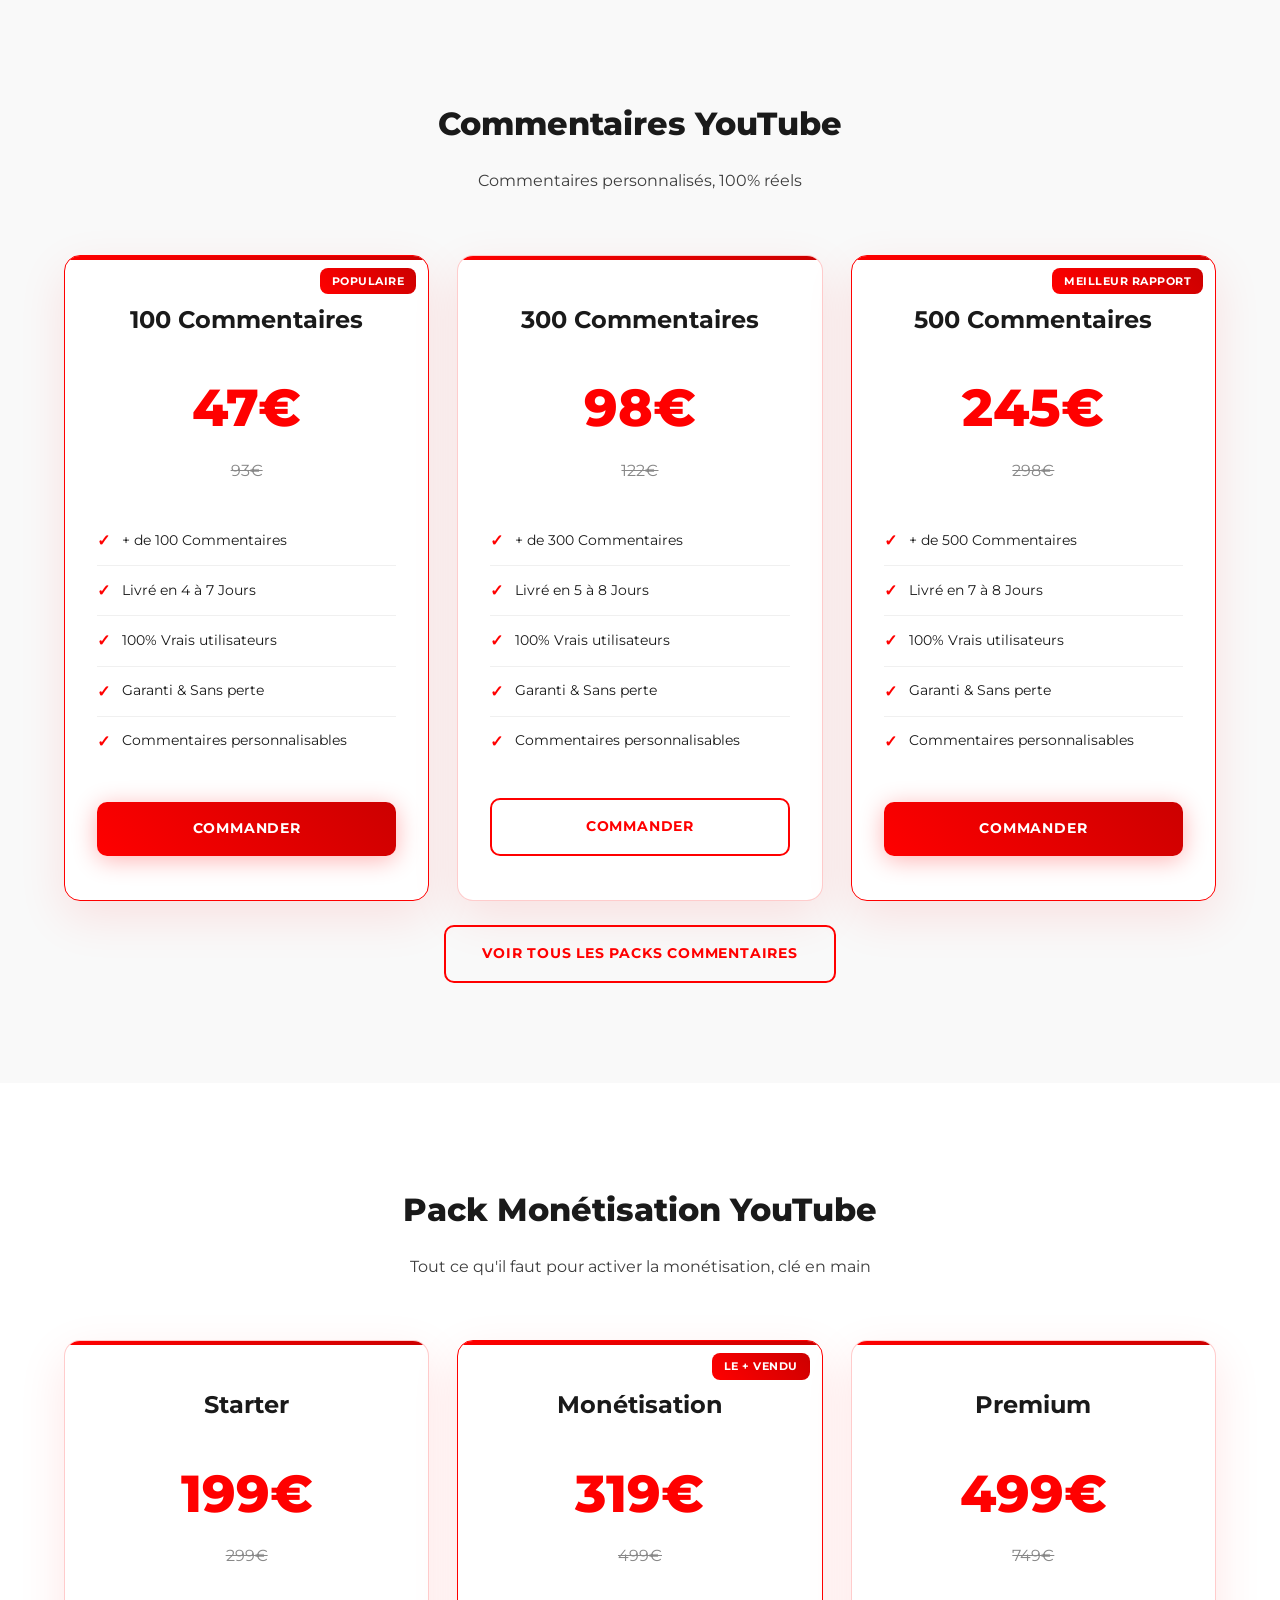
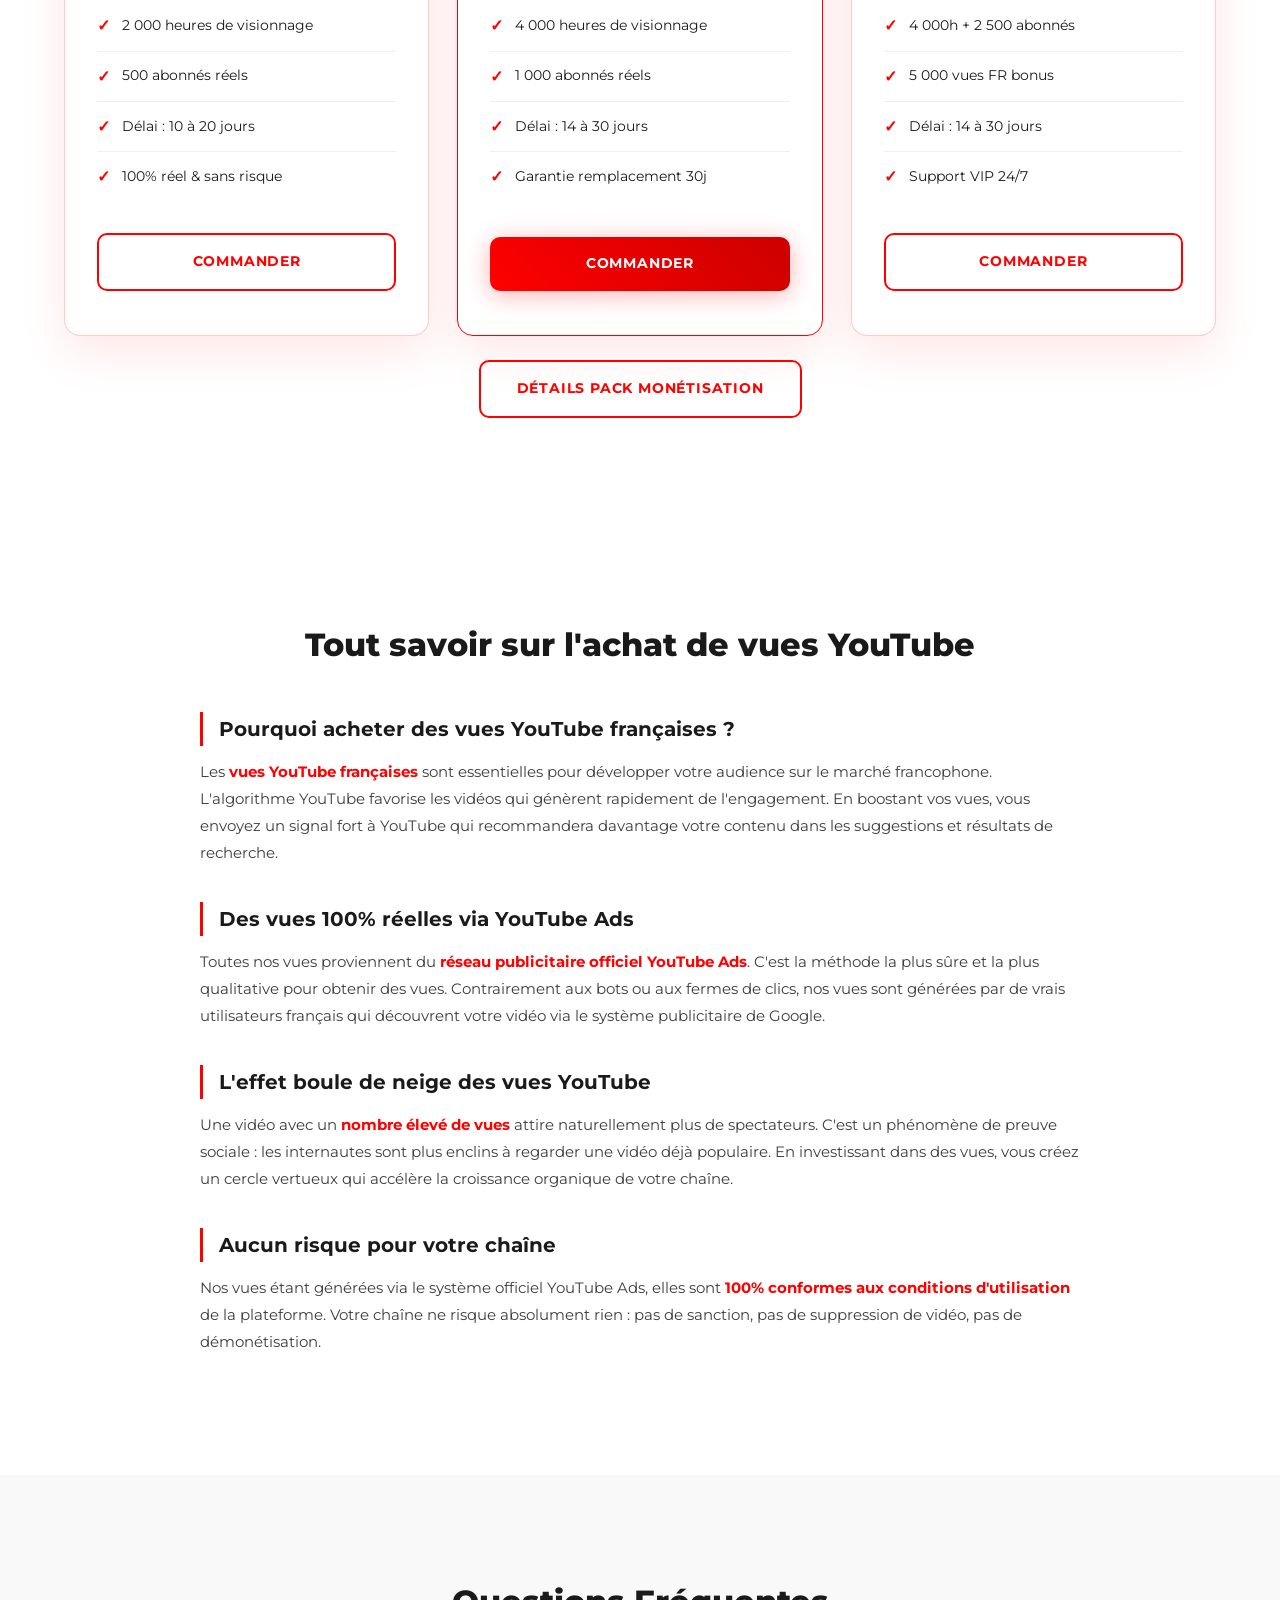
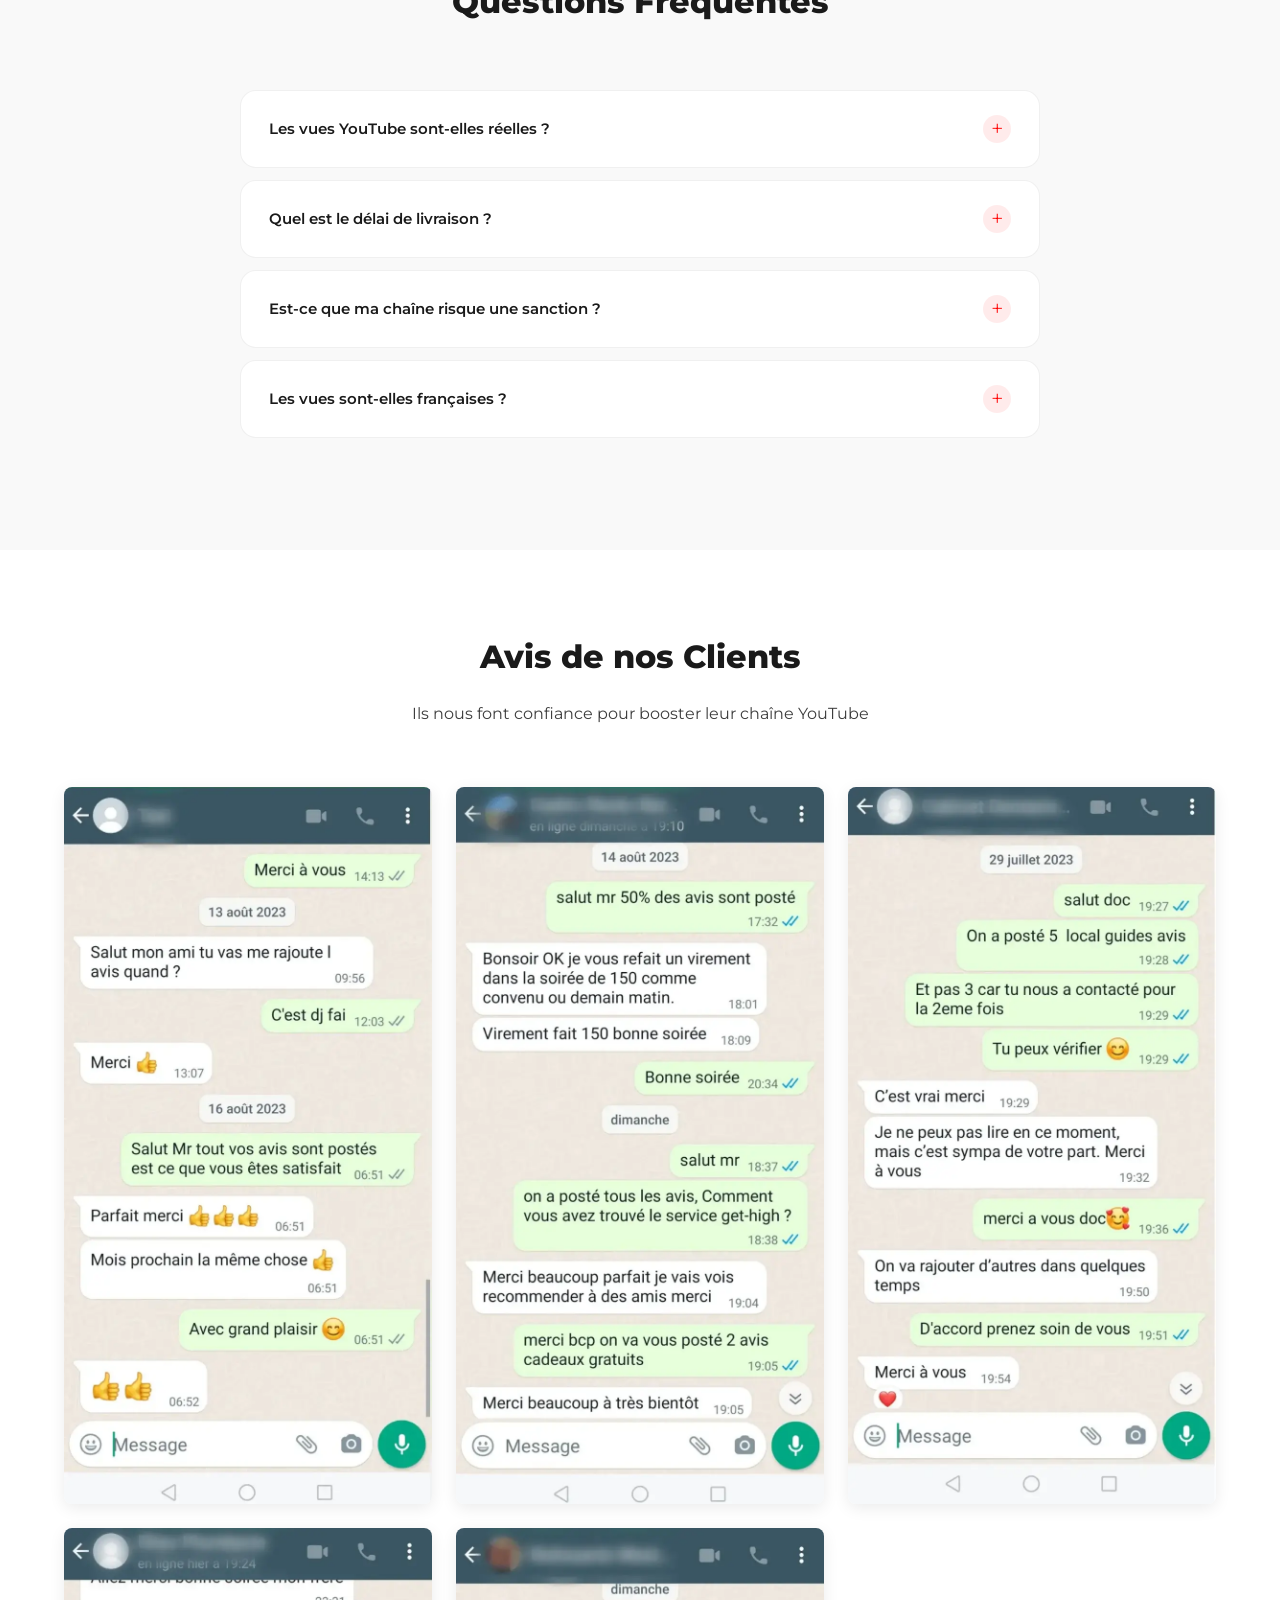
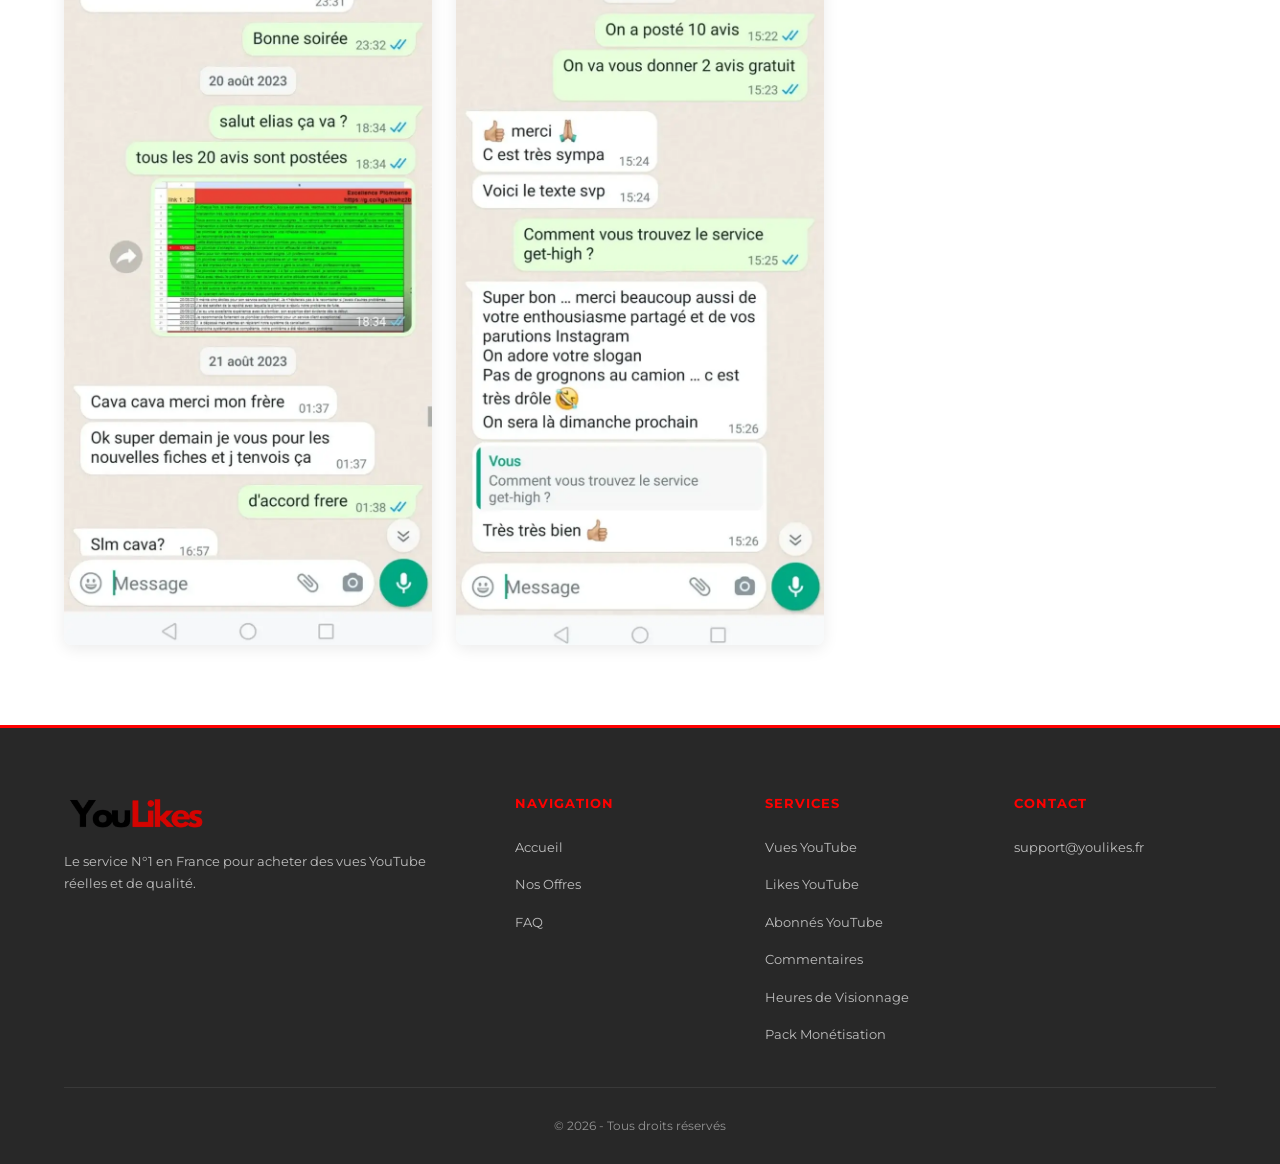
==== commit 9436fe21: "SEO complet : mots-cles, prix 319, OG, hreflang, sitemap images - Pack Monetisation 349 -> 319 EUR (" ====
--- a/index.html
+++ b/index.html
@@ -4,16 +4,18 @@
     <meta charset="UTF-8">
     <meta name="viewport" content="width=device-width, initial-scale=1.0">
     <meta name="robots" content="index, follow">
-    <title>Achat Vue Youtube - Acheter des Vues Youtube</title>
+    <title>Achat Vue YouTube</title>
     <meta name="description" content="Achetez des vues YouTube francaises 100% reelles. Vues Ads haute qualite, livraison rapide et sans risque. A partir de 6.90 euros les 1000 vues.">
     <link rel="canonical" href="https://youlikes.fr/"/>
+    <link rel="alternate" hreflang="fr" href="https://youlikes.fr/"/>
+    <link rel="alternate" hreflang="x-default" href="https://youlikes.fr/"/>
     <meta property="og:type" content="website">
     <meta property="og:url" content="https://youlikes.fr/">
-    <meta property="og:title" content="Acheter des Vues YouTube Francaises - Vues Reelles &amp; Pas Cher">
+    <meta property="og:title" content="Acheter des Vues YouTube">
     <meta property="og:description" content="Achetez des vues YouTube francaises 100% reelles. Vues Ads haute qualite, livraison rapide et sans risque.">
     <meta property="og:image" content="https://youlikes.fr/logo.png">
     <meta name="twitter:card" content="summary_large_image">
-    <meta name="twitter:title" content="Acheter des Vues YouTube Francaises">
+    <meta name="twitter:title" content="Acheter Vue YouTube Pas Cher">
     <meta name="twitter:description" content="Achetez des vues YouTube francaises 100% reelles. Vues Ads haute qualite, livraison rapide et sans risque.">
     <meta name="twitter:image" content="https://youlikes.fr/logo.png">
     <link rel="preconnect" href="https://fonts.googleapis.com">
@@ -91,7 +93,7 @@
                 "name": "Comment monetiser sa chaine YouTube ?",
                 "acceptedAnswer": {
                     "@type": "Answer",
-                    "text": "Pour la monetisation youtube, il faut 4000h de visionnage et 1000 abonnes. Nos packs vous permettent de monetiser youtube rapidement. Pour monetiser sa chaine youtube, notre pack Monetisation cle en main est la solution ideale a partir de 349 euros."
+                    "text": "Pour la monetisation youtube, il faut 4000h de visionnage et 1000 abonnes. Nos packs vous permettent de monetiser youtube rapidement. Pour monetiser sa chaine youtube, notre pack Monetisation cle en main est la solution ideale a partir de 319 euros."
                 }
             }
         ]
@@ -102,8 +104,8 @@
         {
             "@context": "https://schema.org",
             "@type": "Product",
-            "name": "Acheter des Vues YouTube Francaises",
-            "description": "Achat vues youtube 100% reelles via YouTube Ads. Acheter vue youtube pas cher a partir de 39 euros les 10 000 vues. Meilleur site pour acheter des vues youtube en France. Vue youtube prix imbattable, prix vu youtube accessible a tous.",
+            "name": "Acheter Vues YouTube",
+            "description": "Achat vue youtube 100% reelles via YouTube Ads. Acheter vue youtube pas cher a partir de 39 euros les 10 000 vues. Acheter des vues youtube de qualite en France. Sur YouTube acheter des vues n'a jamais ete aussi simple. Vue youtube prix imbattable. Acheter vues youtube livraison rapide.",
             "brand": {
                 "@type": "Brand",
                 "name": "YouLikes"
@@ -127,8 +129,8 @@
         {
             "@context": "https://schema.org",
             "@type": "Product",
-            "name": "Acheter des Likes YouTube",
-            "description": "Acheter des likes youtube de qualite, 100% vrais profils. Livraison sur mesure et garantie sans perte. Boostez l'engagement de vos videos YouTube.",
+            "name": "Acheter Likes YouTube",
+            "description": "Acheter des likes youtube 100% reels. Acheter likes youtube a partir de 110 euros. Achat like youtube securise. Acheter des like youtube livraison rapide. Achat de like youtube sans risque, garantie sans perte.",
             "brand": {
                 "@type": "Brand",
                 "name": "YouLikes"
@@ -152,8 +154,8 @@
         {
             "@context": "https://schema.org",
             "@type": "Product",
-            "name": "Acheter des Abonnes YouTube",
-            "description": "Acheter abonne youtube et acheter des abonnes youtube reels. Achat abonnes youtube a partir de 89 euros. Acheter 1000 abonnes youtube ou acheter 100000 abonnes youtube. Acheter followers youtube garantis sans perte. Meilleur site pour acheter des abonnes youtube.",
+            "name": "Acheter Abonnes YouTube",
+            "description": "Acheter abonne youtube et acheter des abonnes youtube reels. Achat abonnes youtube a partir de 89 euros. Acheter abonnes youtube de qualite. Achat d abonnes youtube securise. Acheter followers youtube garantis sans perte. Abonnes youtube pas cher. Meilleur site pour acheter des abonnes youtube. Acheter 1000 abonnes youtube comme acheter 100000 abonnes youtube. Site pour acheter des abonnes youtube en France.",
             "brand": {
                 "@type": "Brand",
                 "name": "YouLikes"
@@ -177,8 +179,8 @@
         {
             "@context": "https://schema.org",
             "@type": "Product",
-            "name": "Heures de Visionnage YouTube",
-            "description": "Atteignez les 4000 h de visionnage youtube pour la monetisation. Achat d'heure de visionnage youtube a partir de 69 euros. Livraison progressive et securisee.",
+            "name": "Heure de Visionnage YouTube",
+            "description": "Heure de visionnage youtube pour atteindre le seuil de monetisation. 4000 h de visionnage youtube requis pour le Programme Partenaire. Achat heure visionnage youtube a partir de 69 euros, livraison progressive et securisee.",
             "brand": {
                 "@type": "Brand",
                 "name": "YouLikes"
@@ -202,8 +204,8 @@
         {
             "@context": "https://schema.org",
             "@type": "Product",
-            "name": "Pack Monetisation YouTube",
-            "description": "Monetisation youtube cle en main. Tout pour monetiser youtube et monetiser sa chaine youtube : 4000h de visionnage + abonnes reels. La solution complete pour activer la monetisation de votre chaine.",
+            "name": "Monetisation YouTube",
+            "description": "Monetisation youtube cle en main. Monetiser youtube rapidement avec notre pack complet. Monetiser chaine youtube avec 4000 heures + 1000 abonnes. Monetiser sa chaine youtube sans risque. YouTube studio monetisation activee en 14 a 30 jours.",
             "brand": {
                 "@type": "Brand",
                 "name": "YouLikes"
@@ -230,8 +232,8 @@
 <body>
     <header class="header">
         <div class="container">
-            <a href="https://youlikes.fr/" class="logo" title="Achat vues YouTube">
-                <img src="logo.png" alt="Achat vues YouTube - Meilleur site pour acheter des vues YouTube" title="Achat vues YouTube" class="logo-img" width="200" height="200">
+            <a href="https://youlikes.fr/" class="logo" title="achat vue youtube">
+                <img src="logo.png" alt="YouLikes" title="YouLikes" class="logo-img" width="200" height="200">
             </a>
             <nav class="nav">
                 <ul class="nav-list">
@@ -239,12 +241,12 @@
                     <li class="nav-item dropdown">
                         <a href="#" class="nav-link" title="Nos Services">Nos Services <span class="dropdown-arrow">&#9660;</span></a>
                         <div class="dropdown-menu">
-                            <a href="index.html#offres" title="achat vue youtube">Vues YouTube</a>
-                            <a href="acheter-des-likes-youtube.html" title="acheter des likes youtube">Likes YouTube</a>
-                            <a href="acheter-abonne-youtube.html" title="acheter des abonn&eacute;s youtube">Abonn&eacute;s YouTube</a>
-                            <a href="acheter-commentaires-youtube.html" title="acheter commentaires youtube">Commentaires</a>
-                            <a href="acheter-heures-visionnage-youtube.html" title="4000 h de visionnage youtube">Heures de Visionnage</a>
-                            <a href="monetisation-youtube.html" title="mon&eacute;tisation youtube">Pack Mon&eacute;tisation</a>
+                            <a href="https://youlikes.fr/#offres" title="achat vue youtube">Vues YouTube</a>
+                            <a href="https://youlikes.fr/acheter-des-likes-youtube.html" title="acheter des likes youtube">Likes YouTube</a>
+                            <a href="https://youlikes.fr/acheter-abonne-youtube.html" title="acheter des abonn&eacute;s youtube">Abonn&eacute;s YouTube</a>
+                            <a href="https://youlikes.fr/acheter-commentaires-youtube.html" title="acheter commentaires youtube">Commentaires</a>
+                            <a href="https://youlikes.fr/acheter-heures-visionnage-youtube.html" title="4000 h de visionnage youtube">Heures de Visionnage</a>
+                            <a href="https://youlikes.fr/monetisation-youtube.html" title="monetisation youtube">Pack Mon&eacute;tisation</a>
                         </div>
                     </li>
                     <li><a href="#offres" class="nav-link" title="Tarifs">Tarifs</a></li>
@@ -263,12 +265,12 @@
     <section id="accueil" class="hero">
         <div class="container">
             <div class="hero-content">
-                <h1>Achat <span class="highlight">Vue YouTube</span><br> Acheter des <span class="highlight">Vues YouTube</span></h1>
+                <h1>Achat <span class="highlight">Vue YouTube</span></h1>
                 <p class="hero-subtitle">Boostez vos vid&eacute;os avec des vues, likes, abonn&eacute;s et commentaires 100% francophones (France, Belgique, Suisse, Canada). Paiement s&eacute;curis&eacute; par Stripe. Choisissez votre pays lors de la commande.</p>
                 <a href="#offres" class="btn btn-primary" title="acheter vue youtube pas cher">D&eacute;couvrir nos Packs</a>
             </div>
             <div class="hero-image">
-                <img src="Que-es-YouTube.webp" alt="acheter des vues youtube - vue youtube prix" title="acheter vue youtube pas cher - prix vu youtube" class="hero-img" loading="eager" width="1400" height="787">
+                <img src="Que-es-YouTube.webp" alt="youtube acheter des vues" title="vue youtube prix" class="hero-img" loading="eager" width="1400" height="787">
             </div>
         </div>
     </section>
@@ -338,7 +340,7 @@
                         <li><span class="check">&#10003;</span> 100% Vues R&eacute;elles</li>
                         <li><span class="check">&#10003;</span> Sans Risque &amp; Haute Qualit&eacute;</li>
                     </ul>
-                    <a href="#" class="btn btn-outline" title="Commander">Commander</a>
+                    <a href="https://buy.stripe.com/7sYaEX7do8WLd54gyw6Na0G" class="btn btn-outline" title="Commander 10000 vues" rel="noopener" target="_blank">Commander</a>
                 </div>
                 <div class="pricing-card featured">
                     <div class="pricing-badge">Populaire</div>
@@ -350,7 +352,7 @@
                         <li><span class="check">&#10003;</span> 100% Vues R&eacute;elles</li>
                         <li><span class="check">&#10003;</span> Sans Risque &amp; Haute Qualit&eacute;</li>
                     </ul>
-                    <a href="#" class="btn btn-primary" title="Commander">Commander</a>
+                    <a href="https://buy.stripe.com/9B6dR97doa0Pe98fus6Na0F" class="btn btn-primary" title="Commander 25000 vues" rel="noopener" target="_blank">Commander</a>
                 </div>
                 <div class="pricing-card">
                     <div class="pricing-header"><h3>50 000 Vues</h3></div>
@@ -361,7 +363,7 @@
                         <li><span class="check">&#10003;</span> 100% Vues R&eacute;elles</li>
                         <li><span class="check">&#10003;</span> Sans Risque &amp; Haute Qualit&eacute;</li>
                     </ul>
-                    <a href="#" class="btn btn-outline" title="Commander">Commander</a>
+                    <a href="https://buy.stripe.com/eVqeVdcxIfl94yy8206Na0E" class="btn btn-outline" title="Commander 50000 vues" rel="noopener" target="_blank">Commander</a>
                 </div>
                 <div class="pricing-card">
                     <div class="pricing-header"><h3>100 000 Vues</h3></div>
@@ -372,7 +374,7 @@
                         <li><span class="check">&#10003;</span> 100% Vues R&eacute;elles</li>
                         <li><span class="check">&#10003;</span> Sans Risque &amp; Haute Qualit&eacute;</li>
                     </ul>
-                    <a href="#" class="btn btn-outline" title="Commander">Commander</a>
+                    <a href="https://buy.stripe.com/cNi6oHgNY7SHfdc0zy6Na0J" class="btn btn-outline" title="Commander 100000 vues" rel="noopener" target="_blank">Commander</a>
                 </div>
                 <div class="pricing-card featured">
                     <div class="pricing-badge">Meilleur rapport</div>
@@ -384,7 +386,7 @@
                         <li><span class="check">&#10003;</span> 100% Vues R&eacute;elles</li>
                         <li><span class="check">&#10003;</span> Sans Risque &amp; Haute Qualit&eacute;</li>
                     </ul>
-                    <a href="#" class="btn btn-primary" title="Commander">Commander</a>
+                    <a href="https://buy.stripe.com/14A5kDdBM8WLfdc9646Na0I" class="btn btn-primary" title="Commander 250000 vues" rel="noopener" target="_blank">Commander</a>
                 </div>
                 <div class="pricing-card">
                     <div class="pricing-header"><h3>500 000 Vues</h3></div>
@@ -395,7 +397,7 @@
                         <li><span class="check">&#10003;</span> 100% Vues R&eacute;elles</li>
                         <li><span class="check">&#10003;</span> Sans Risque &amp; Haute Qualit&eacute;</li>
                     </ul>
-                    <a href="#" class="btn btn-outline" title="Commander">Commander</a>
+                    <a href="https://buy.stripe.com/14A14nbtE2yn1mmfus6Na0H" class="btn btn-outline" title="Commander 500000 vues" rel="noopener" target="_blank">Commander</a>
                 </div>
                 <div class="pricing-card">
                     <div class="pricing-header"><h3>1 000 000 Vues</h3></div>
@@ -406,10 +408,10 @@
                         <li><span class="check">&#10003;</span> 100% Vues R&eacute;elles</li>
                         <li><span class="check">&#10003;</span> Sans Risque &amp; Haute Qualit&eacute;</li>
                     </ul>
-                    <a href="#" class="btn btn-outline" title="Commander">Commander</a>
-                </div>
-            </div>
-            <div style="text-align:center;margin-top:24px;"><a href="index.html#offres" class="btn btn-outline" title="achat vues youtube">Voir tous les packs Vues FR</a></div>
+                    <a href="https://buy.stripe.com/6oU5kDcxI7SHc103LK6Na0K" class="btn btn-outline" title="Commander 1000000 vues" rel="noopener" target="_blank">Commander</a>
+                </div>
+            </div>
+            <div style="text-align:center;margin-top:24px;"><a href="#offres" class="btn btn-outline" title="achat vues youtube">Voir tous les packs Vues FR</a></div>
         </div>
     </section>
 
@@ -428,7 +430,7 @@
                         <li><span class="check">&#10003;</span> 100% de vrais profils</li>
                         <li><span class="check">&#10003;</span> Garanti &amp; sans perte</li>
                     </ul>
-                    <a href="#" class="btn btn-outline" title="Commander">Commander</a>
+                    <a href="https://buy.stripe.com/8x200j1T44Gv0ii5TS6Na0R" class="btn btn-outline" title="Commander 2500 likes" rel="noopener" target="_blank">Commander</a>
                 </div>
                 <div class="pricing-card featured">
                     <div class="pricing-badge">Populaire</div>
@@ -440,7 +442,7 @@
                         <li><span class="check">&#10003;</span> 100% de vrais profils</li>
                         <li><span class="check">&#10003;</span> Garanti &amp; sans perte</li>
                     </ul>
-                    <a href="#" class="btn btn-primary" title="Commander">Commander</a>
+                    <a href="https://buy.stripe.com/28EbJ169kgpd4yy0zy6Na0Q" class="btn btn-primary" title="Commander 5000 likes" rel="noopener" target="_blank">Commander</a>
                 </div>
                 <div class="pricing-card">
                     <div class="pricing-header"><h3>10 000 Likes</h3></div>
@@ -451,7 +453,7 @@
                         <li><span class="check">&#10003;</span> 100% de vrais profils</li>
                         <li><span class="check">&#10003;</span> Garanti &amp; sans perte</li>
                     </ul>
-                    <a href="#" class="btn btn-outline" title="Commander">Commander</a>
+                    <a href="https://buy.stripe.com/9B69AT41ceh5fdcfus6Na0O" class="btn btn-outline" title="Commander 10000 likes" rel="noopener" target="_blank">Commander</a>
                 </div>
                 <div class="pricing-card featured">
                     <div class="pricing-badge">Meilleur rapport</div>
@@ -463,10 +465,10 @@
                         <li><span class="check">&#10003;</span> 100% de vrais profils</li>
                         <li><span class="check">&#10003;</span> Garanti &amp; sans perte</li>
                     </ul>
-                    <a href="#" class="btn btn-primary" title="Commander">Commander</a>
-                </div>
-            </div>
-            <div style="text-align:center;margin-top:24px;"><a href="acheter-des-likes-youtube.html" class="btn btn-outline" title="acheter des likes youtube">Voir tous les packs Likes</a></div>
+                    <a href="https://buy.stripe.com/6oUaEXdBM0qf7KK0zy6Na0L" class="btn btn-primary" title="Commander 30000 likes" rel="noopener" target="_blank">Commander</a>
+                </div>
+            </div>
+            <div style="text-align:center;margin-top:24px;"><a href="https://youlikes.fr/acheter-des-likes-youtube.html" class="btn btn-outline" title="acheter des likes youtube">Voir tous les packs Likes</a></div>
         </div>
     </section>
 
@@ -485,7 +487,7 @@
                         <li><span class="check">&#10003;</span> 100% Vrais Abonn&eacute;s</li>
                         <li><span class="check">&#10003;</span> Garantie &amp; sans perte</li>
                     </ul>
-                    <a href="#" class="btn btn-outline" title="Commander">Commander</a>
+                    <a href="https://buy.stripe.com/3cI00j55g6ODd546XW6Na0C" class="btn btn-outline" title="Commander 1000 abonn&eacute;s" rel="noopener" target="_blank">Commander</a>
                 </div>
                 <div class="pricing-card featured">
                     <div class="pricing-badge">Populaire</div>
@@ -497,7 +499,7 @@
                         <li><span class="check">&#10003;</span> 100% Vrais Abonn&eacute;s</li>
                         <li><span class="check">&#10003;</span> Garantie &amp; sans perte</li>
                     </ul>
-                    <a href="#" class="btn btn-primary" title="Commander">Commander</a>
+                    <a href="https://buy.stripe.com/cNicN5cxIb4T1mm3LK6Na0B" class="btn btn-primary" title="Commander 2500 abonn&eacute;s" rel="noopener" target="_blank">Commander</a>
                 </div>
                 <div class="pricing-card featured">
                     <div class="pricing-badge">Meilleur rapport</div>
@@ -509,10 +511,10 @@
                         <li><span class="check">&#10003;</span> 100% Vrais Abonn&eacute;s</li>
                         <li><span class="check">&#10003;</span> Garantie &amp; sans perte</li>
                     </ul>
-                    <a href="#" class="btn btn-primary" title="Commander">Commander</a>
-                </div>
-            </div>
-            <div style="text-align:center;margin-top:24px;"><a href="acheter-abonne-youtube.html" class="btn btn-outline" title="acheter 1000 abonn&eacute;s youtube - achat abonn&eacute;s youtube">Voir tous les packs Abonn&eacute;s</a></div>
+                    <a href="https://buy.stripe.com/9B6bJ1gNYb4Tfdceqo6Na0y" class="btn btn-primary" title="Commander 10000 abonn&eacute;s" rel="noopener" target="_blank">Commander</a>
+                </div>
+            </div>
+            <div style="text-align:center;margin-top:24px;"><a href="https://youlikes.fr/acheter-abonne-youtube.html" class="btn btn-outline" title="acheter 1000 abonnes youtube - acheter 100000 abonnes youtube">Voir tous les packs Abonn&eacute;s</a></div>
         </div>
     </section>
 
@@ -531,7 +533,7 @@
                         <li><span class="check">&#10003;</span> Livraison progressive</li>
                         <li><span class="check">&#10003;</span> Vid&eacute;os de 1h minimum</li>
                     </ul>
-                    <a href="#" class="btn btn-outline" title="Commander">Commander</a>
+                    <a href="https://buy.stripe.com/dRmfZh69k8WLghg4PO6Na0u" class="btn btn-outline" title="Commander 1000 heures" rel="noopener" target="_blank">Commander</a>
                 </div>
                 <div class="pricing-card">
                     <div class="pricing-header"><h3>2 000 Heures</h3></div>
@@ -542,7 +544,7 @@
                         <li><span class="check">&#10003;</span> Livraison progressive</li>
                         <li><span class="check">&#10003;</span> Vid&eacute;os de 1h minimum</li>
                     </ul>
-                    <a href="#" class="btn btn-outline" title="Commander">Commander</a>
+                    <a href="https://buy.stripe.com/6oU8wP41c5Kz9SS6XW6Na0t" class="btn btn-outline" title="Commander 2000 heures" rel="noopener" target="_blank">Commander</a>
                 </div>
                 <div class="pricing-card">
                     <div class="pricing-header"><h3>3 000 Heures</h3></div>
@@ -553,7 +555,7 @@
                         <li><span class="check">&#10003;</span> Livraison progressive</li>
                         <li><span class="check">&#10003;</span> Vid&eacute;os de 1h minimum</li>
                     </ul>
-                    <a href="#" class="btn btn-outline" title="Commander">Commander</a>
+                    <a href="https://buy.stripe.com/eVq9AT2X81uj3uudmk6Na0s" class="btn btn-outline" title="Commander 3000 heures" rel="noopener" target="_blank">Commander</a>
                 </div>
                 <div class="pricing-card featured">
                     <div class="pricing-badge">Mon&eacute;tisation</div>
@@ -565,10 +567,10 @@
                         <li><span class="check">&#10003;</span> Livraison progressive</li>
                         <li><span class="check">&#10003;</span> Vid&eacute;os de 1h minimum</li>
                     </ul>
-                    <a href="#" class="btn btn-primary" title="Commander">Commander</a>
-                </div>
-            </div>
-            <div style="text-align:center;margin-top:24px;"><a href="acheter-heures-visionnage-youtube.html" class="btn btn-outline" title="heure de visionnage youtube - 4000 h de visionnage youtube">Voir tous les packs Heures</a></div>
+                    <a href="https://buy.stripe.com/5kQdR98hsb4T8OOgyw6Na0r" class="btn btn-primary" title="Commander 4000 heures" rel="noopener" target="_blank">Commander</a>
+                </div>
+            </div>
+            <div style="text-align:center;margin-top:24px;"><a href="https://youlikes.fr/acheter-heures-visionnage-youtube.html" class="btn btn-outline" title="achat heure visionnage youtube">Voir tous les packs Heures</a></div>
         </div>
     </section>
 
@@ -589,7 +591,7 @@
                         <li><span class="check">&#10003;</span> Garanti &amp; Sans perte</li>
                         <li><span class="check">&#10003;</span> Commentaires personnalisables</li>
                     </ul>
-                    <a href="#" class="btn btn-primary" title="Commander">Commander</a>
+                    <a href="https://buy.stripe.com/dRm7sL41c4Gv8OOcig6Na0x" class="btn btn-primary" title="Commander 100 commentaires" rel="noopener" target="_blank">Commander</a>
                 </div>
                 <div class="pricing-card">
                     <div class="pricing-header"><h3>300 Commentaires</h3></div>
@@ -601,7 +603,7 @@
                         <li><span class="check">&#10003;</span> Garanti &amp; Sans perte</li>
                         <li><span class="check">&#10003;</span> Commentaires personnalisables</li>
                     </ul>
-                    <a href="#" class="btn btn-outline" title="Commander">Commander</a>
+                    <a href="https://buy.stripe.com/9B6aEX7do6ODaWW6XW6Na0w" class="btn btn-outline" title="Commander 300 commentaires" rel="noopener" target="_blank">Commander</a>
                 </div>
                 <div class="pricing-card featured">
                     <div class="pricing-badge">Meilleur rapport</div>
@@ -614,10 +616,10 @@
                         <li><span class="check">&#10003;</span> Garanti &amp; Sans perte</li>
                         <li><span class="check">&#10003;</span> Commentaires personnalisables</li>
                     </ul>
-                    <a href="#" class="btn btn-primary" title="Commander">Commander</a>
-                </div>
-            </div>
-            <div style="text-align:center;margin-top:24px;"><a href="acheter-commentaires-youtube.html" class="btn btn-outline" title="Voir tous les packs Commentaires">Voir tous les packs Commentaires</a></div>
+                    <a href="https://buy.stripe.com/aFa7sL9lw4Gv3uugyw6Na0v" class="btn btn-primary" title="Commander 500 commentaires" rel="noopener" target="_blank">Commander</a>
+                </div>
+            </div>
+            <div style="text-align:center;margin-top:24px;"><a href="https://youlikes.fr/acheter-commentaires-youtube.html" class="btn btn-outline" title="achat commentaire youtube">Voir tous les packs Commentaires</a></div>
         </div>
     </section>
 
@@ -636,19 +638,19 @@
                         <li><span class="check">&#10003;</span> D&eacute;lai : 10 &agrave; 20 jours</li>
                         <li><span class="check">&#10003;</span> 100% r&eacute;el &amp; sans risque</li>
                     </ul>
-                    <a href="#" class="btn btn-outline" title="Commander">Commander</a>
+                    <a href="https://buy.stripe.com/6oU5kD1T46OD2qqdmk6Na0q" class="btn btn-outline" title="Commander le pack Starter" rel="noopener" target="_blank">Commander</a>
                 </div>
                 <div class="pricing-card featured">
                     <div class="pricing-badge">Le + vendu</div>
                     <div class="pricing-header"><h3>Mon&eacute;tisation</h3></div>
-                    <div class="pricing-price"><span class="price">349&euro;</span><span class="old-price">499&euro;</span></div>
+                    <div class="pricing-price"><span class="price">319&euro;</span><span class="old-price">499&euro;</span></div>
                     <ul class="pricing-features">
                         <li><span class="check">&#10003;</span> 4 000 heures de visionnage</li>
                         <li><span class="check">&#10003;</span> 1 000 abonn&eacute;s r&eacute;els</li>
                         <li><span class="check">&#10003;</span> D&eacute;lai : 14 &agrave; 30 jours</li>
                         <li><span class="check">&#10003;</span> Garantie remplacement 30j</li>
                     </ul>
-                    <a href="#" class="btn btn-primary" title="Commander">Commander</a>
+                    <a href="https://buy.stripe.com/8x214n41c2yn5CCeqo6Na0p" class="btn btn-primary" title="Commander le pack Mon&eacute;tisation" rel="noopener" target="_blank">Commander</a>
                 </div>
                 <div class="pricing-card">
                     <div class="pricing-header"><h3>Premium</h3></div>
@@ -659,10 +661,10 @@
                         <li><span class="check">&#10003;</span> D&eacute;lai : 14 &agrave; 30 jours</li>
                         <li><span class="check">&#10003;</span> Support VIP 24/7</li>
                     </ul>
-                    <a href="#" class="btn btn-outline" title="Commander">Commander</a>
-                </div>
-            </div>
-            <div style="text-align:center;margin-top:24px;"><a href="monetisation-youtube.html" class="btn btn-outline" title="mon&eacute;tiser youtube - mon&eacute;tiser sa chaine youtube">D&eacute;tails Pack Mon&eacute;tisation</a></div>
+                    <a href="https://buy.stripe.com/bJebJ17do6OD6GG8206Na0o" class="btn btn-outline" title="Commander le pack Premium" rel="noopener" target="_blank">Commander</a>
+                </div>
+            </div>
+            <div style="text-align:center;margin-top:24px;"><a href="https://youlikes.fr/monetisation-youtube.html" class="btn btn-outline" title="monetiser youtube">D&eacute;tails Pack Mon&eacute;tisation</a></div>
         </div>
     </section>
 
@@ -748,7 +750,7 @@
                     <img src="acheter-des-likes-youtube-avis-client-4.webp" alt="acheter des likes youtube - retour client" title="acheter des likes youtube avis" loading="lazy" width="600" height="400">
                 </div>
                 <div class="testimonial-card">
-                    <img src="monetisation-youtube-avis-client-5.webp" alt="mon&eacute;tisation youtube - avis client mon&eacute;tiser sa chaine youtube" title="monetisation youtube avis" loading="lazy" width="600" height="400">
+                    <img src="monetisation-youtube-avis-client-5.webp" alt="monetiser chaine youtube" title="youtube studio monetisation" loading="lazy" width="600" height="400">
                 </div>
             </div>
         </div>
@@ -758,8 +760,8 @@
         <div class="container">
             <div class="footer-content">
                 <div class="footer-brand">
-                    <a href="https://youlikes.fr/" class="logo" title="Achat vues YouTube - acheter abonn&eacute; youtube">
-                        <img src="logo.png" alt="Meilleur site pour acheter des abonn&eacute;s YouTube - acheter followers youtube" title="Achat vues YouTube - acheter abonn&eacute; youtube" class="logo-img" width="200" height="200">
+                    <a href="https://youlikes.fr/" class="logo" title="YouLikes">
+                        <img src="logo.png" alt="YouLikes" title="YouLikes" class="logo-img" width="200" height="200">
                     </a>
                     <p>Le service N&deg;1 en France pour acheter des vues YouTube r&eacute;elles et de qualit&eacute;.</p>
                 </div>
@@ -775,11 +777,11 @@
                     <h4>Services</h4>
                     <ul>
                         <li><a href="https://youlikes.fr/" title="acheter des vues youtube">Vues YouTube</a></li>
-                        <li><a href="acheter-des-likes-youtube.html" title="acheter des likes youtube">Likes YouTube</a></li>
-                        <li><a href="acheter-abonne-youtube.html" title="acheter 100000 abonn&eacute;s youtube">Abonn&eacute;s YouTube</a></li>
-                        <li><a href="acheter-commentaires-youtube.html" title="acheter commentaires youtube">Commentaires</a></li>
-                        <li><a href="acheter-heures-visionnage-youtube.html" title="heure de visionnage youtube">Heures de Visionnage</a></li>
-                        <li><a href="monetisation-youtube.html" title="mon&eacute;tiser sa chaine youtube">Pack Mon&eacute;tisation</a></li>
+                        <li><a href="https://youlikes.fr/acheter-des-likes-youtube.html" title="acheter des likes youtube">Likes YouTube</a></li>
+                        <li><a href="https://youlikes.fr/acheter-abonne-youtube.html" title="site pour acheter des abonnes youtube">Abonn&eacute;s YouTube</a></li>
+                        <li><a href="https://youlikes.fr/acheter-commentaires-youtube.html" title="acheter commentaire youtube">Commentaires</a></li>
+                        <li><a href="https://youlikes.fr/acheter-heures-visionnage-youtube.html" title="heure de visionnage youtube">Heures de Visionnage</a></li>
+                        <li><a href="https://youlikes.fr/monetisation-youtube.html" title="monetiser sa chaine youtube">Pack Mon&eacute;tisation</a></li>
                     </ul>
                 </div>
                 <div class="footer-links">
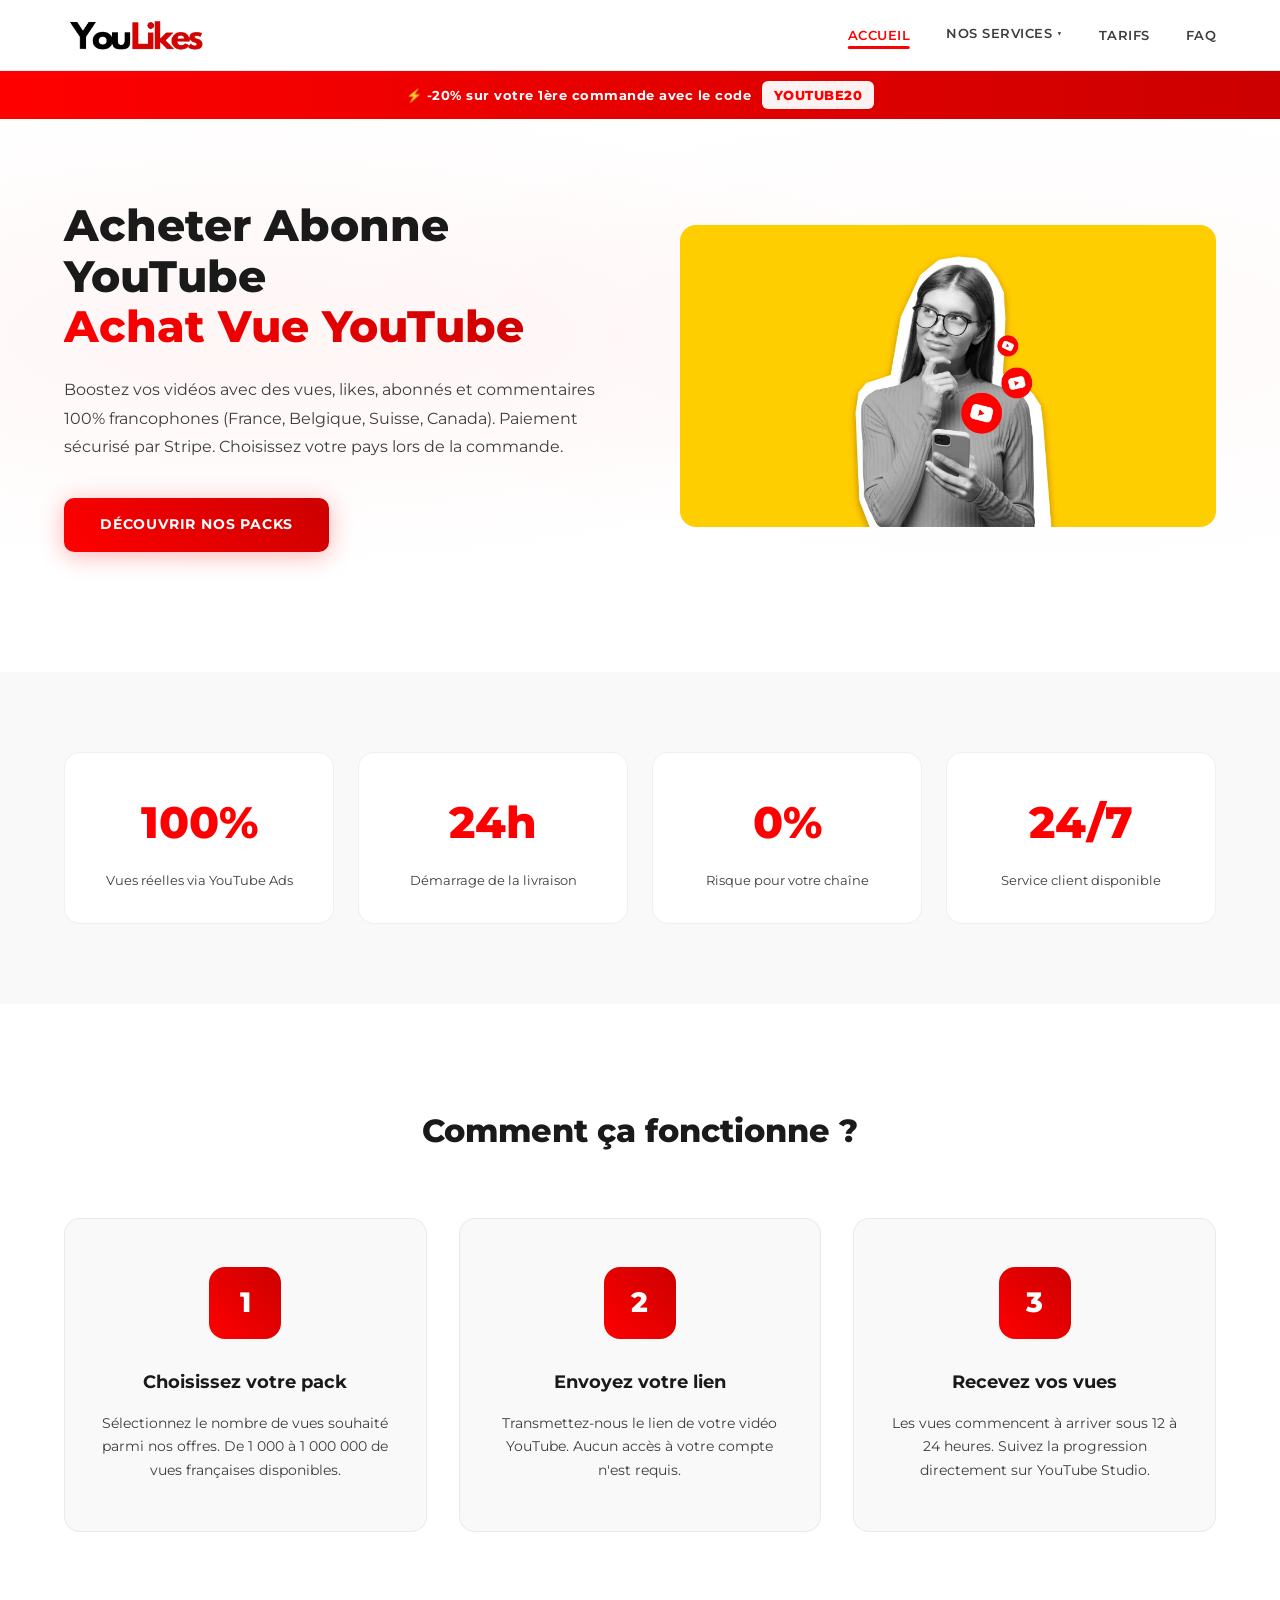
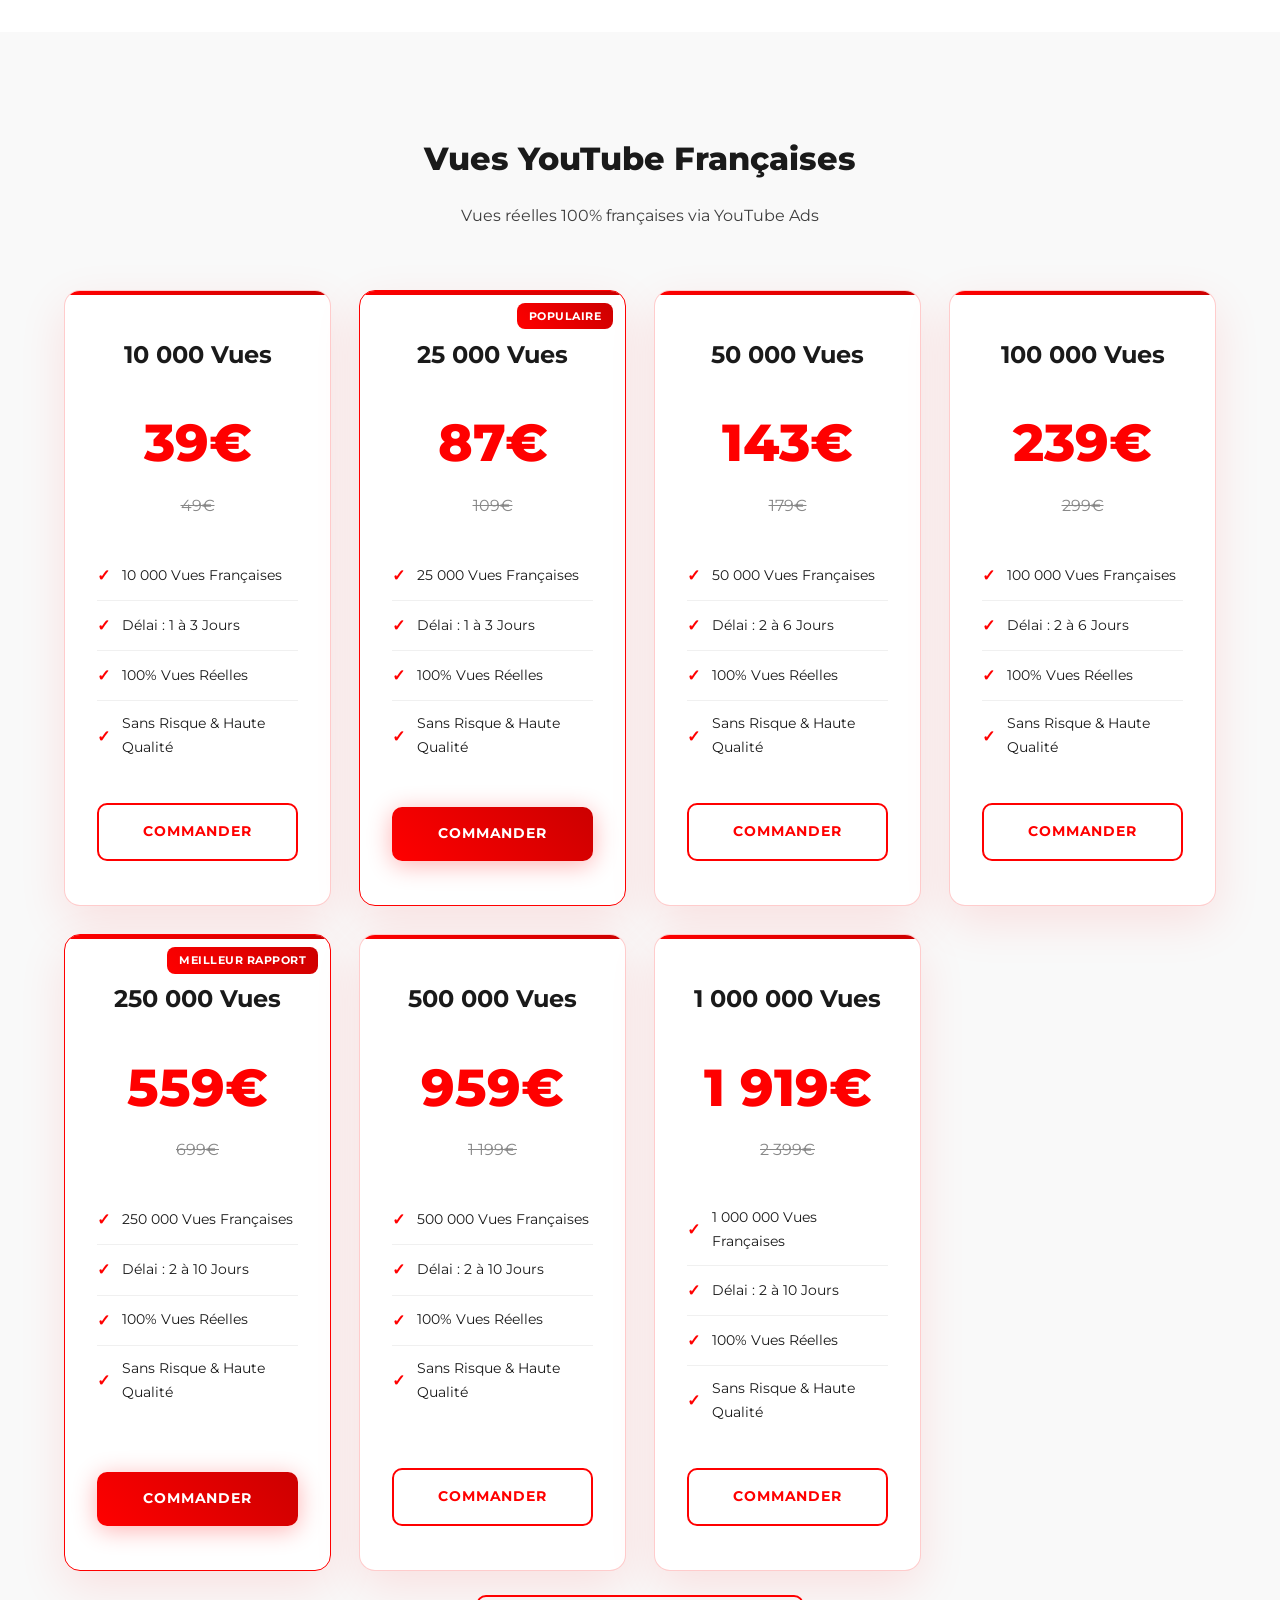
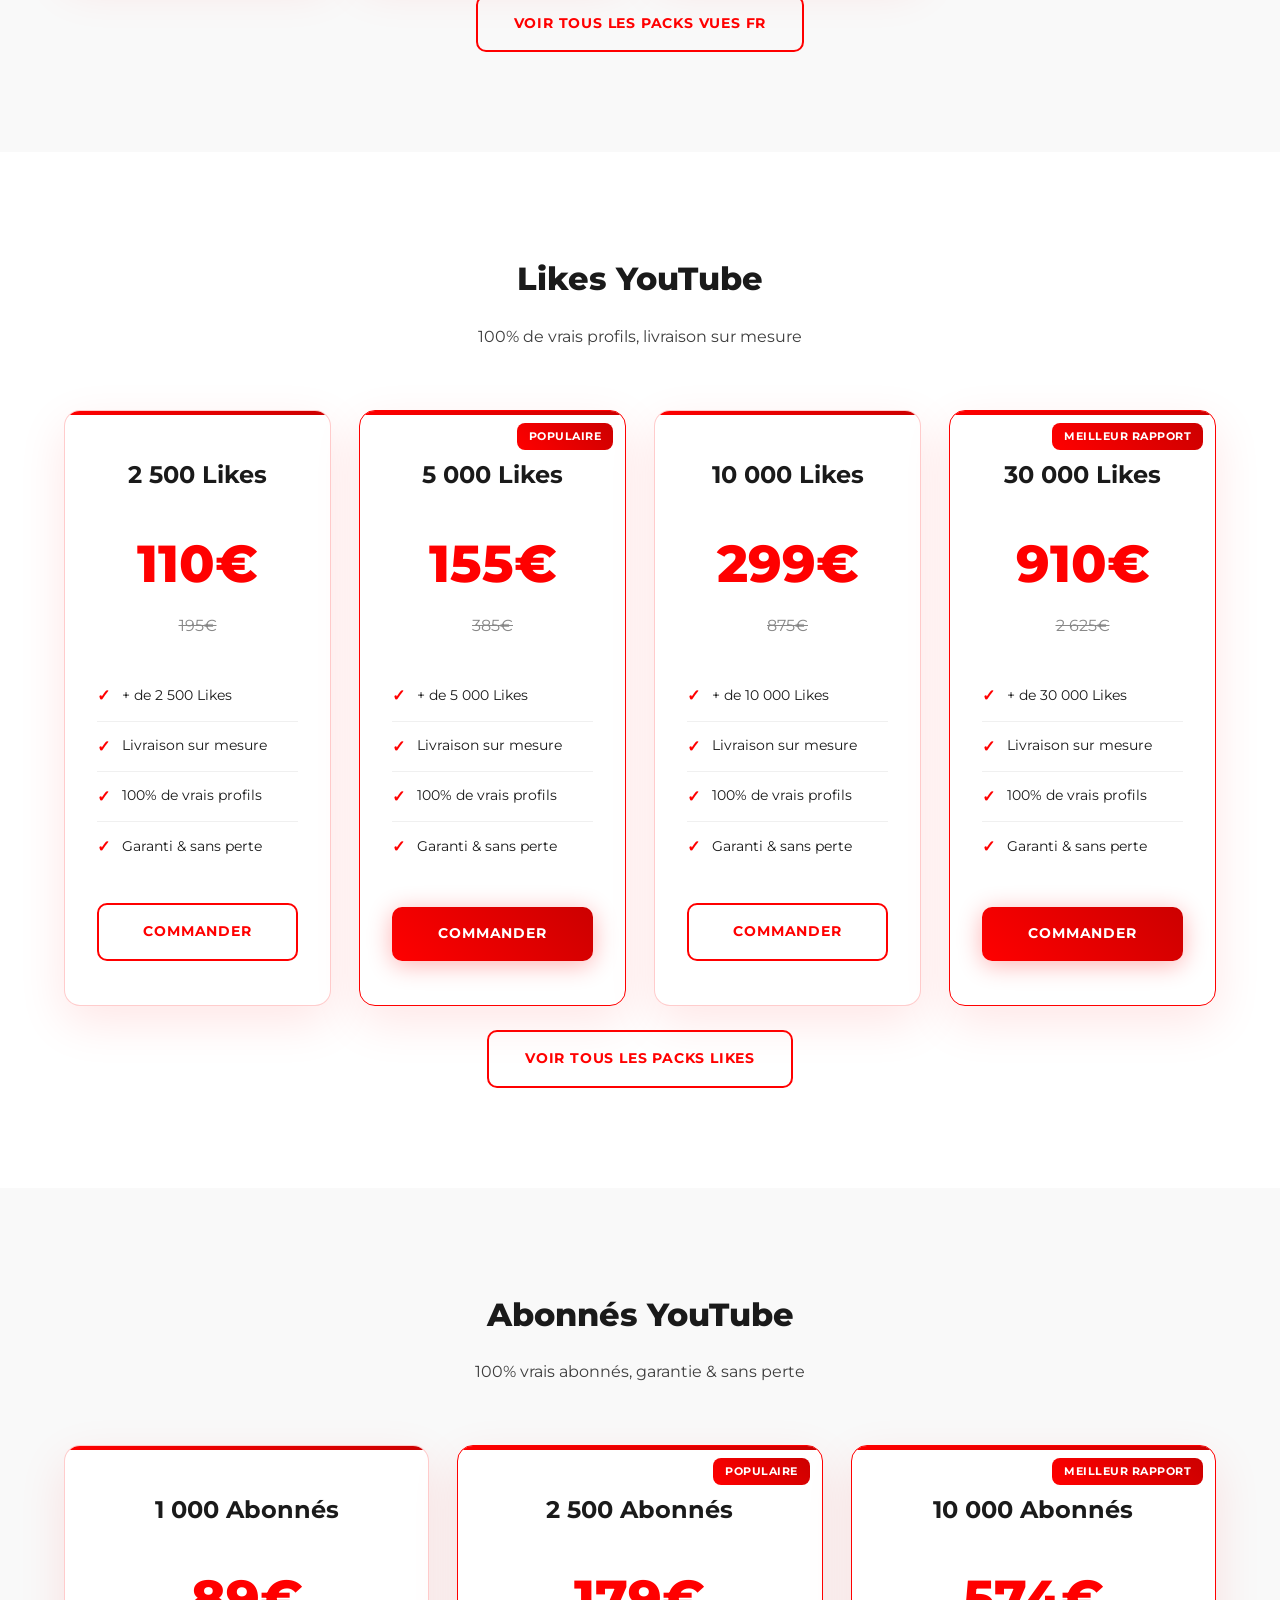
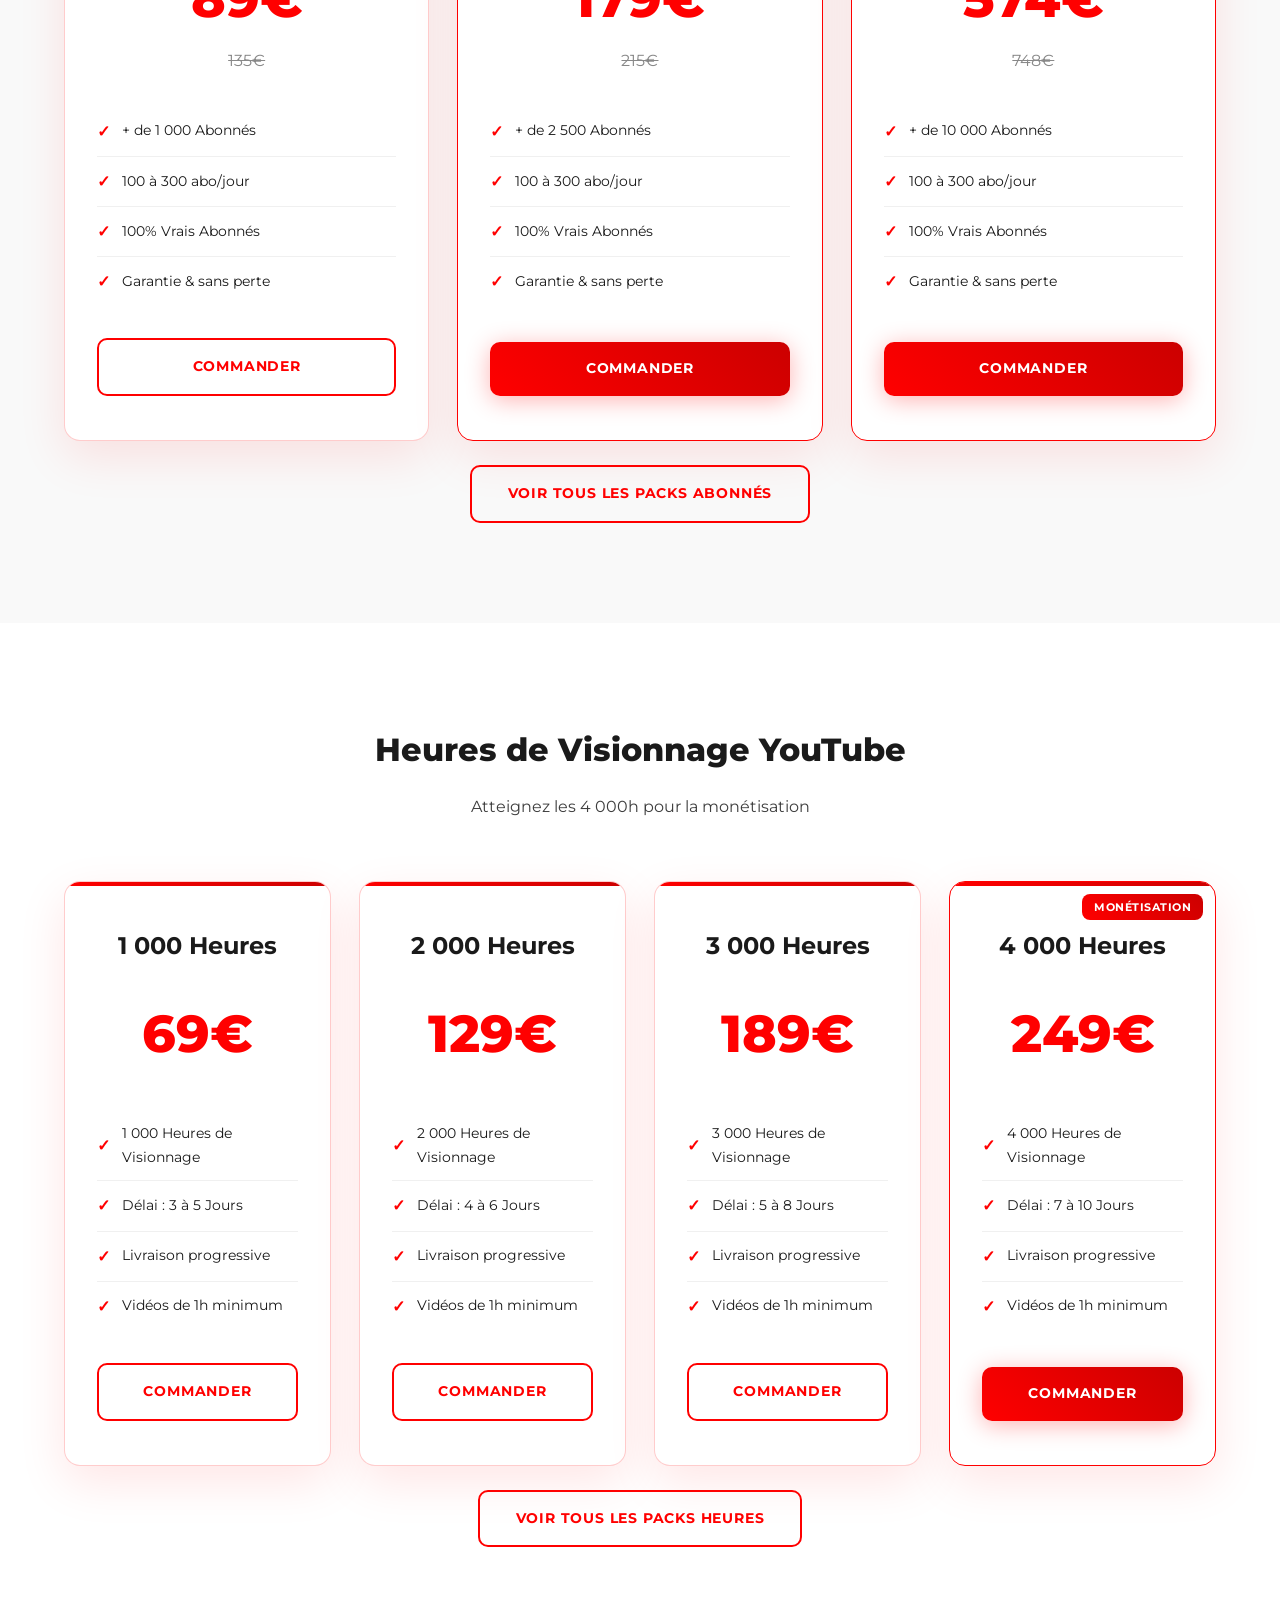
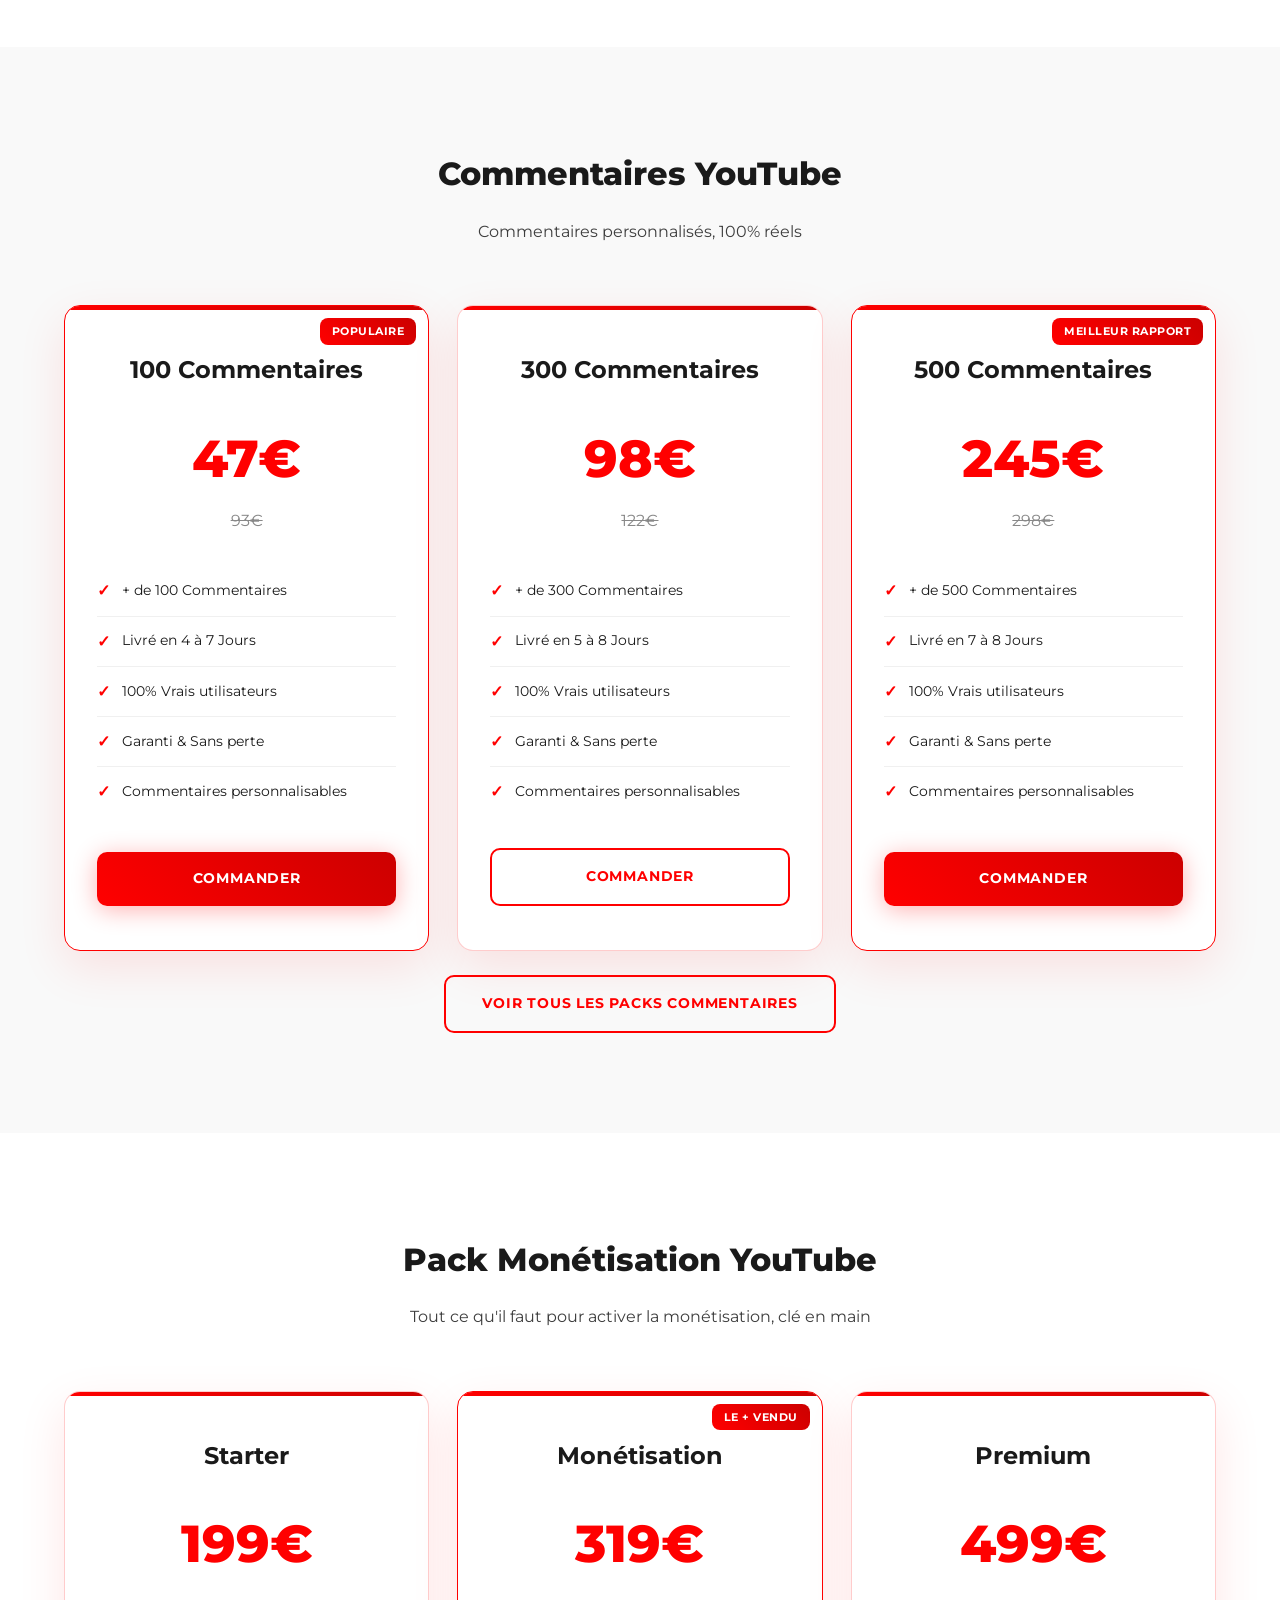
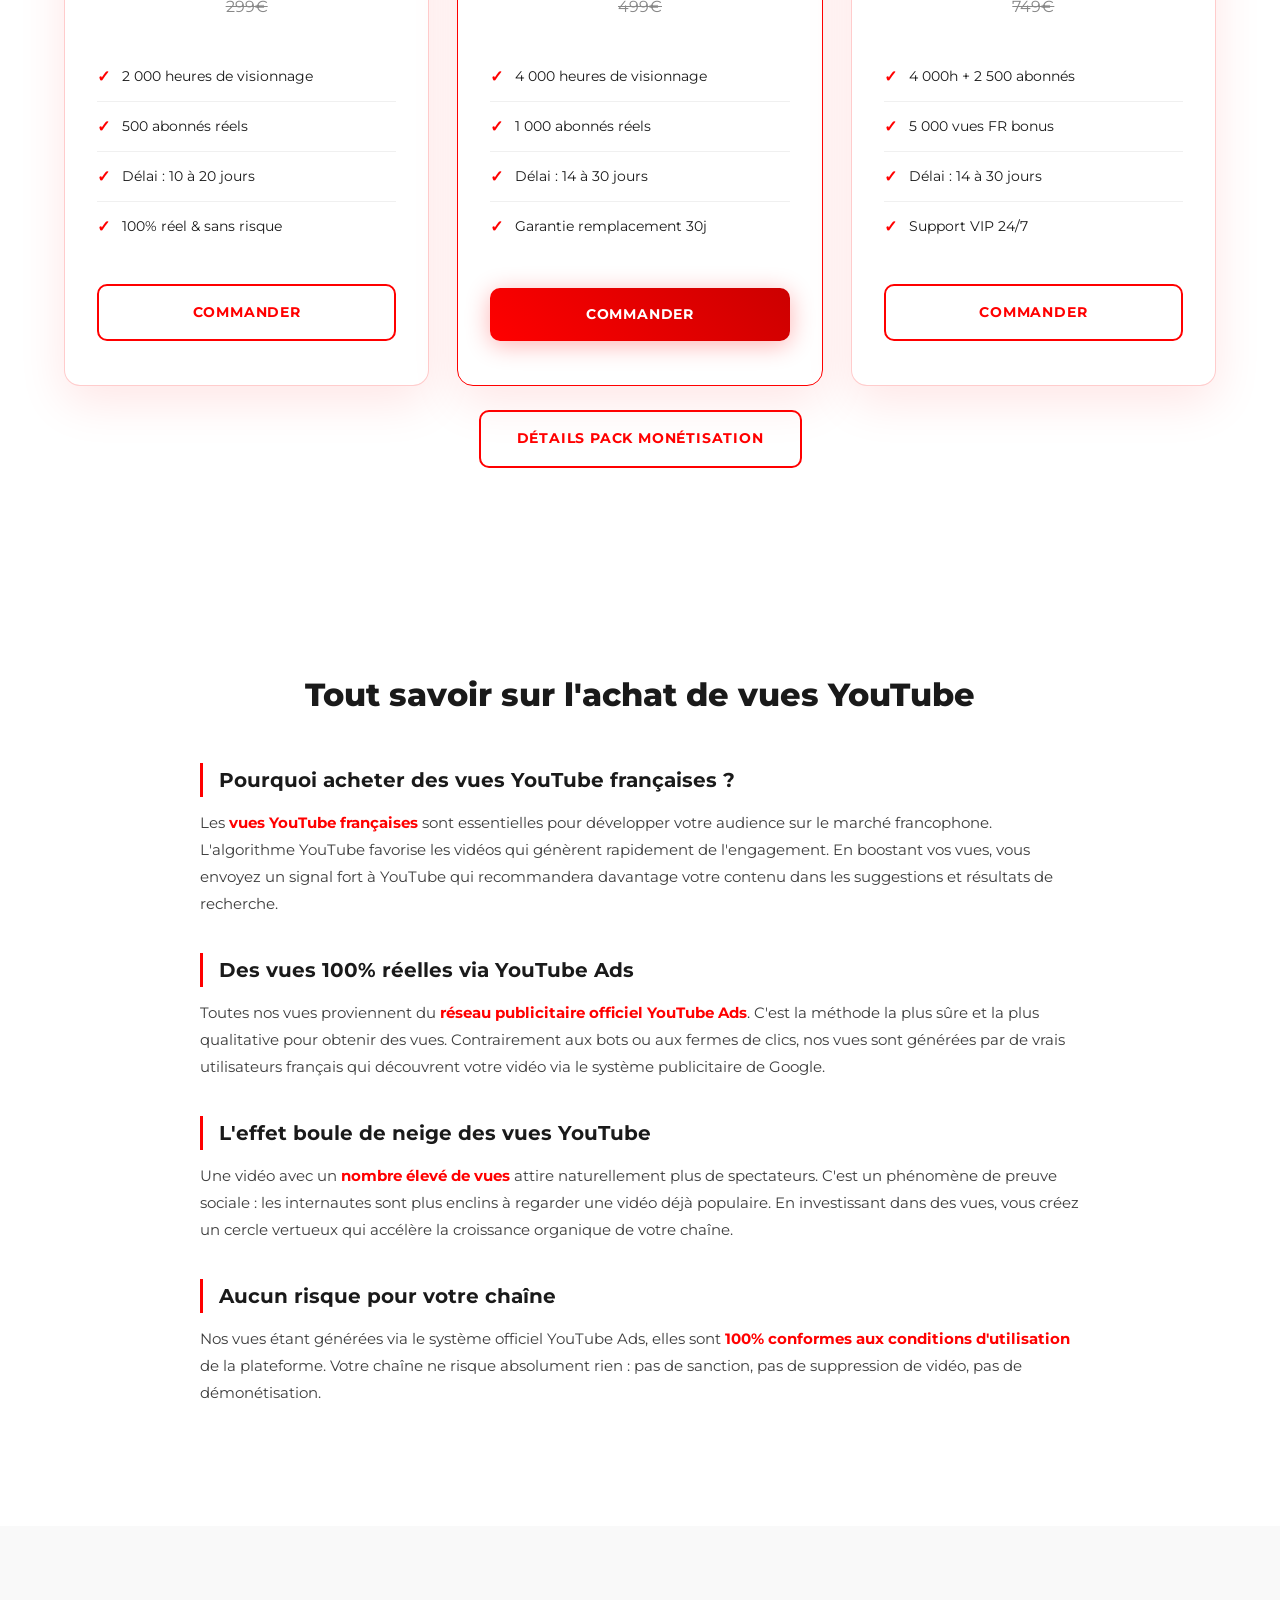
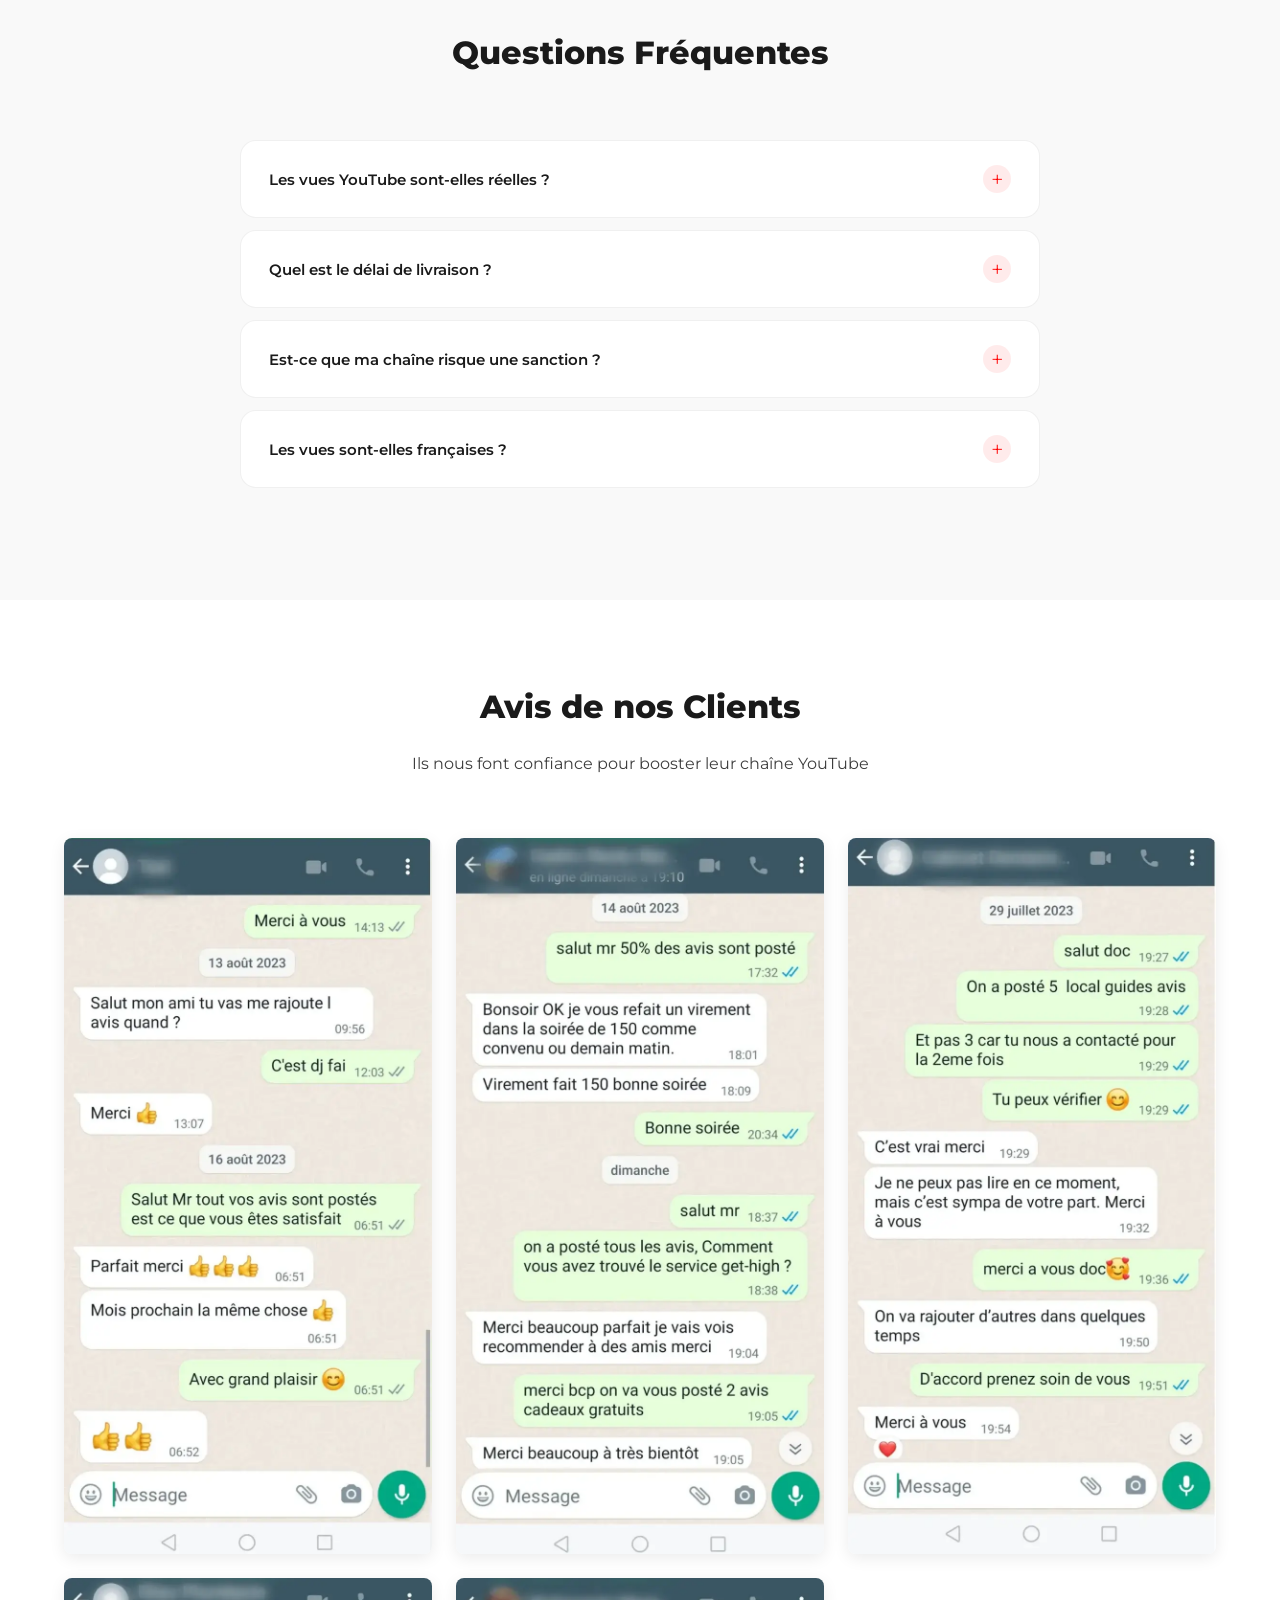
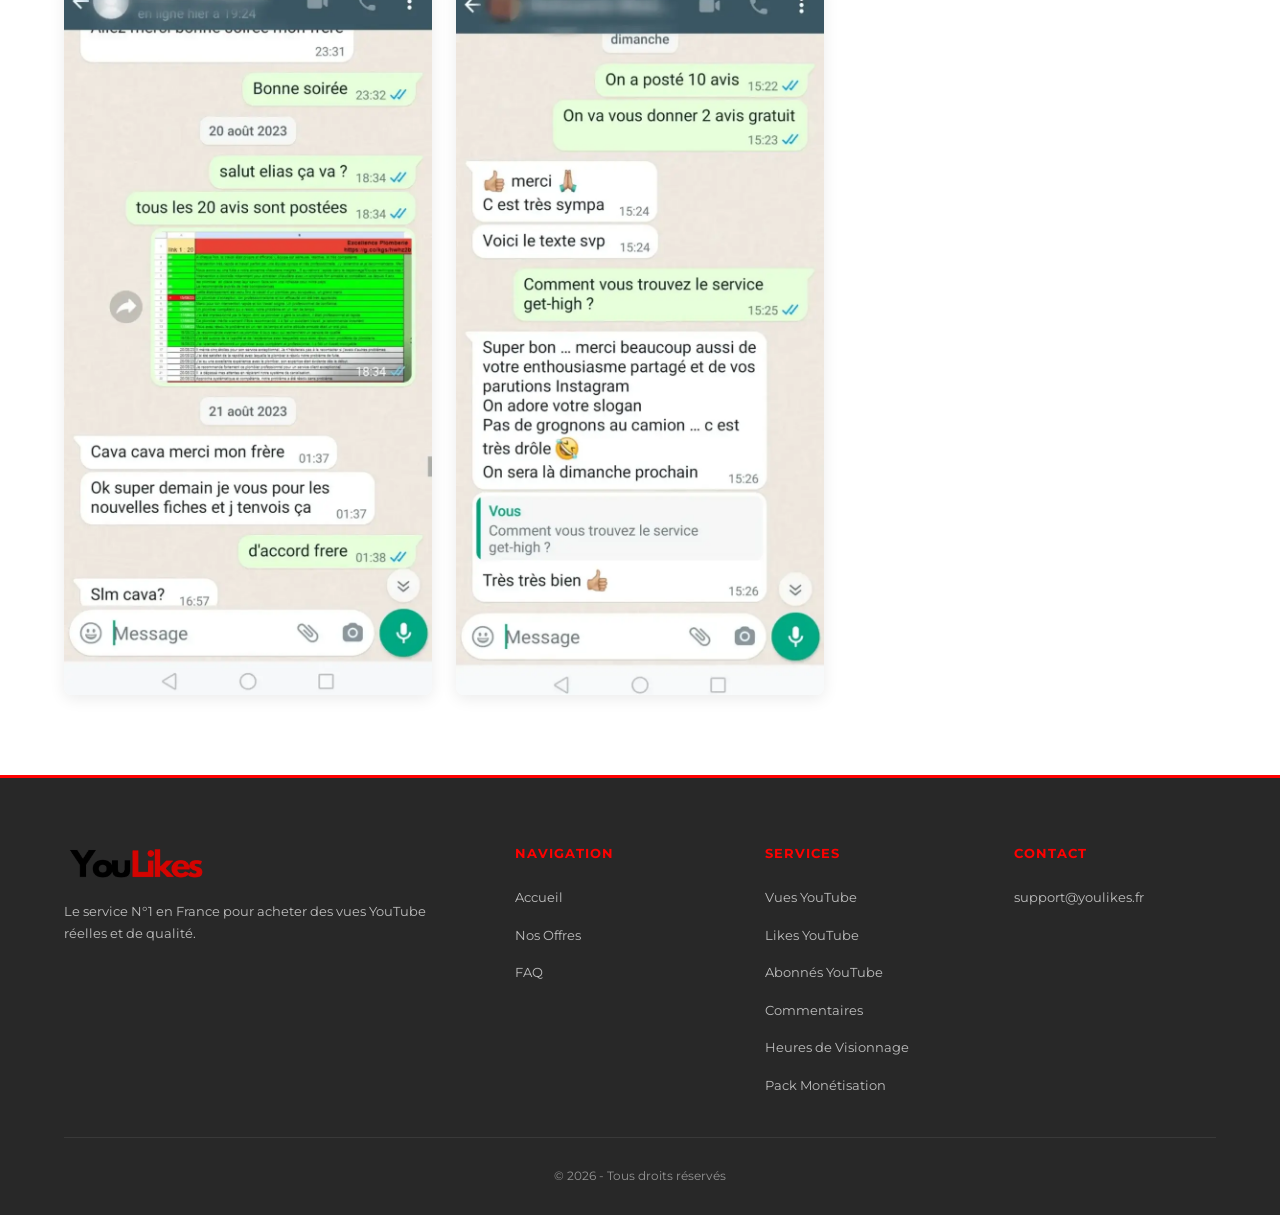
==== commit 5316ff70: "SEO : domaine achat-abonne.ca + 2 mots-cles title/h1 sur chaque page - CNAME, robots.txt, sitemap.xm" ====
--- a/index.html
+++ b/index.html
@@ -4,10 +4,10 @@
     <meta charset="UTF-8">
     <meta name="viewport" content="width=device-width, initial-scale=1.0">
     <meta name="robots" content="index, follow">
-    <title>Achat Vue YouTube</title>
+    <title>Acheter Abonne YouTube - Achat Vue YouTube</title>
     <meta name="description" content="Achetez des vues YouTube francaises 100% reelles. Vues Ads haute qualite, livraison rapide et sans risque. A partir de 6.90 euros les 1000 vues.">
     <link rel="canonical" href="https://youlikes.fr/"/>
-    <link rel="alternate" hreflang="fr" href="https://youlikes.fr/"/>
+    <link rel="alternate" hreflang="fr-FR" href="https://youlikes.fr/"/>
     <link rel="alternate" hreflang="x-default" href="https://youlikes.fr/"/>
     <meta property="og:type" content="website">
     <meta property="og:url" content="https://youlikes.fr/">
@@ -265,7 +265,7 @@
     <section id="accueil" class="hero">
         <div class="container">
             <div class="hero-content">
-                <h1>Achat <span class="highlight">Vue YouTube</span></h1>
+                <h1>Acheter Abonne YouTube<br><span class="highlight">Achat Vue YouTube</span></h1>
                 <p class="hero-subtitle">Boostez vos vid&eacute;os avec des vues, likes, abonn&eacute;s et commentaires 100% francophones (France, Belgique, Suisse, Canada). Paiement s&eacute;curis&eacute; par Stripe. Choisissez votre pays lors de la commande.</p>
                 <a href="#offres" class="btn btn-primary" title="acheter vue youtube pas cher">D&eacute;couvrir nos Packs</a>
             </div>
